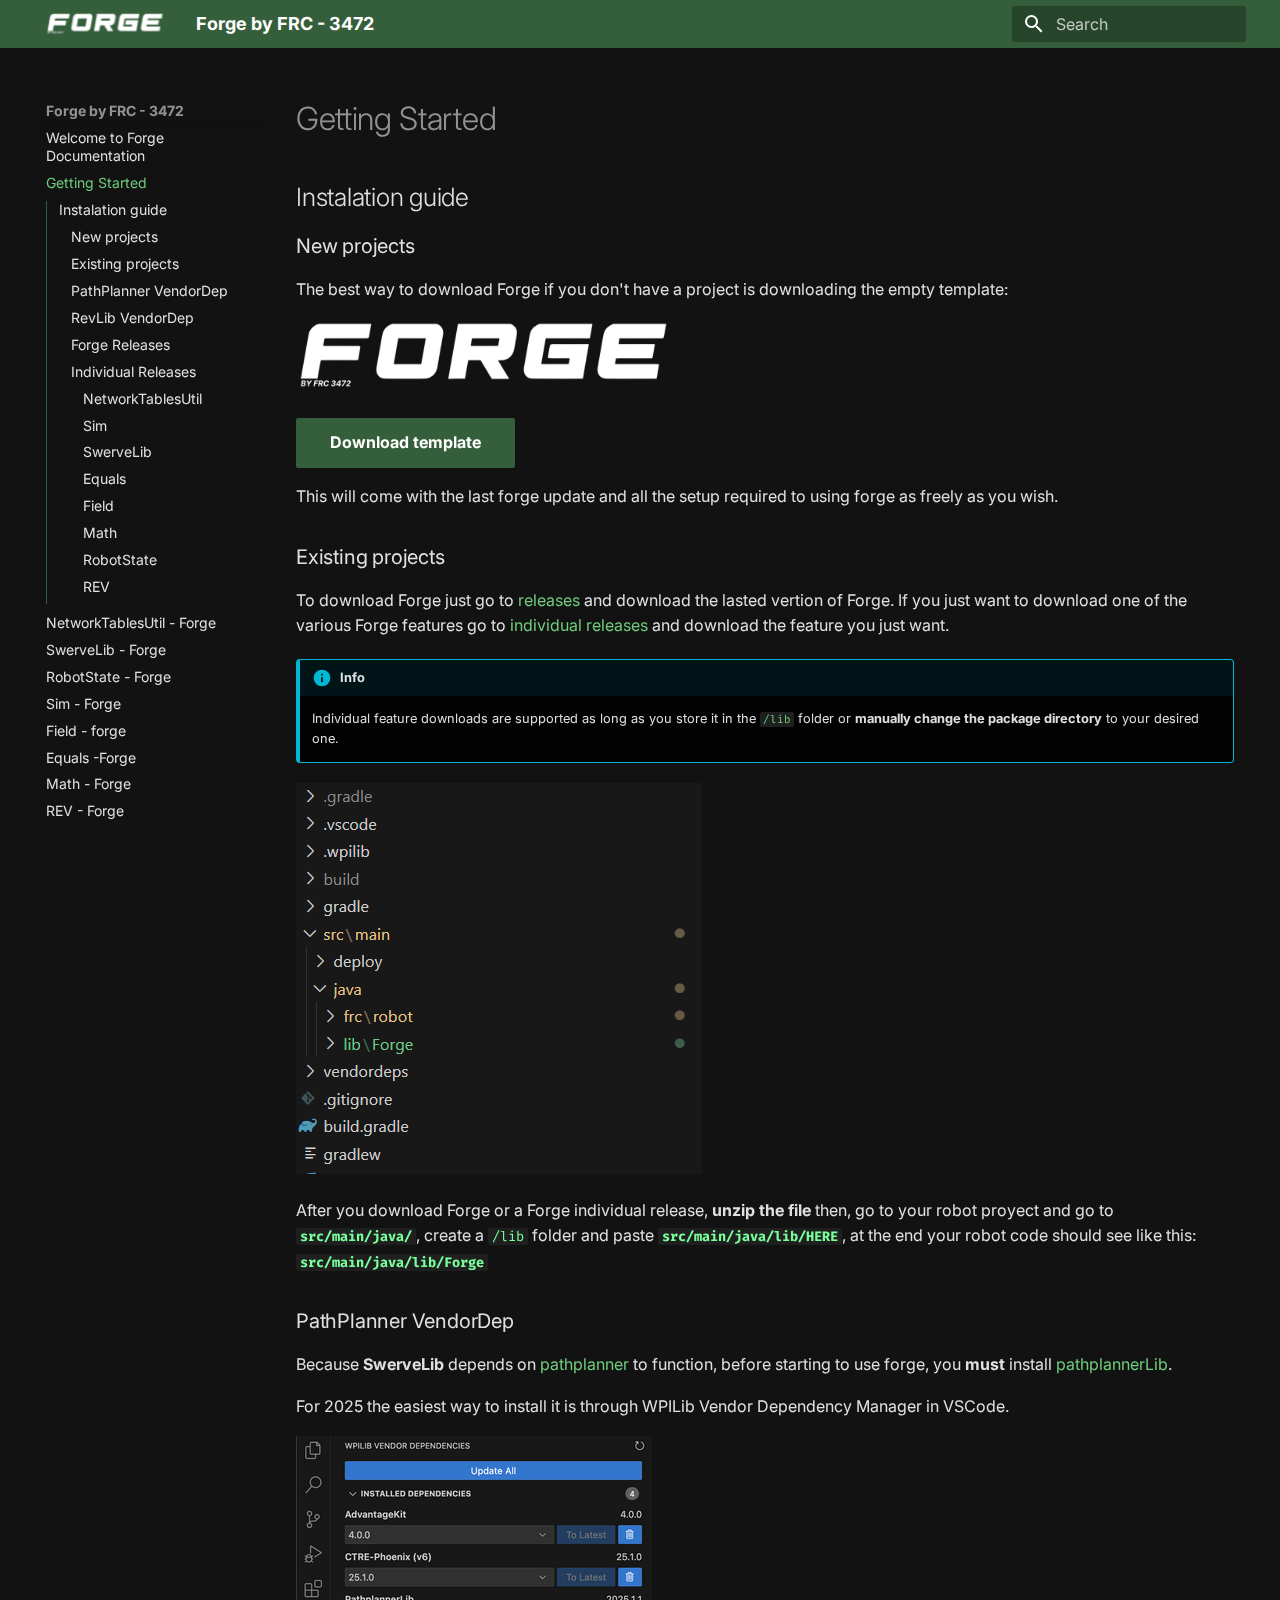
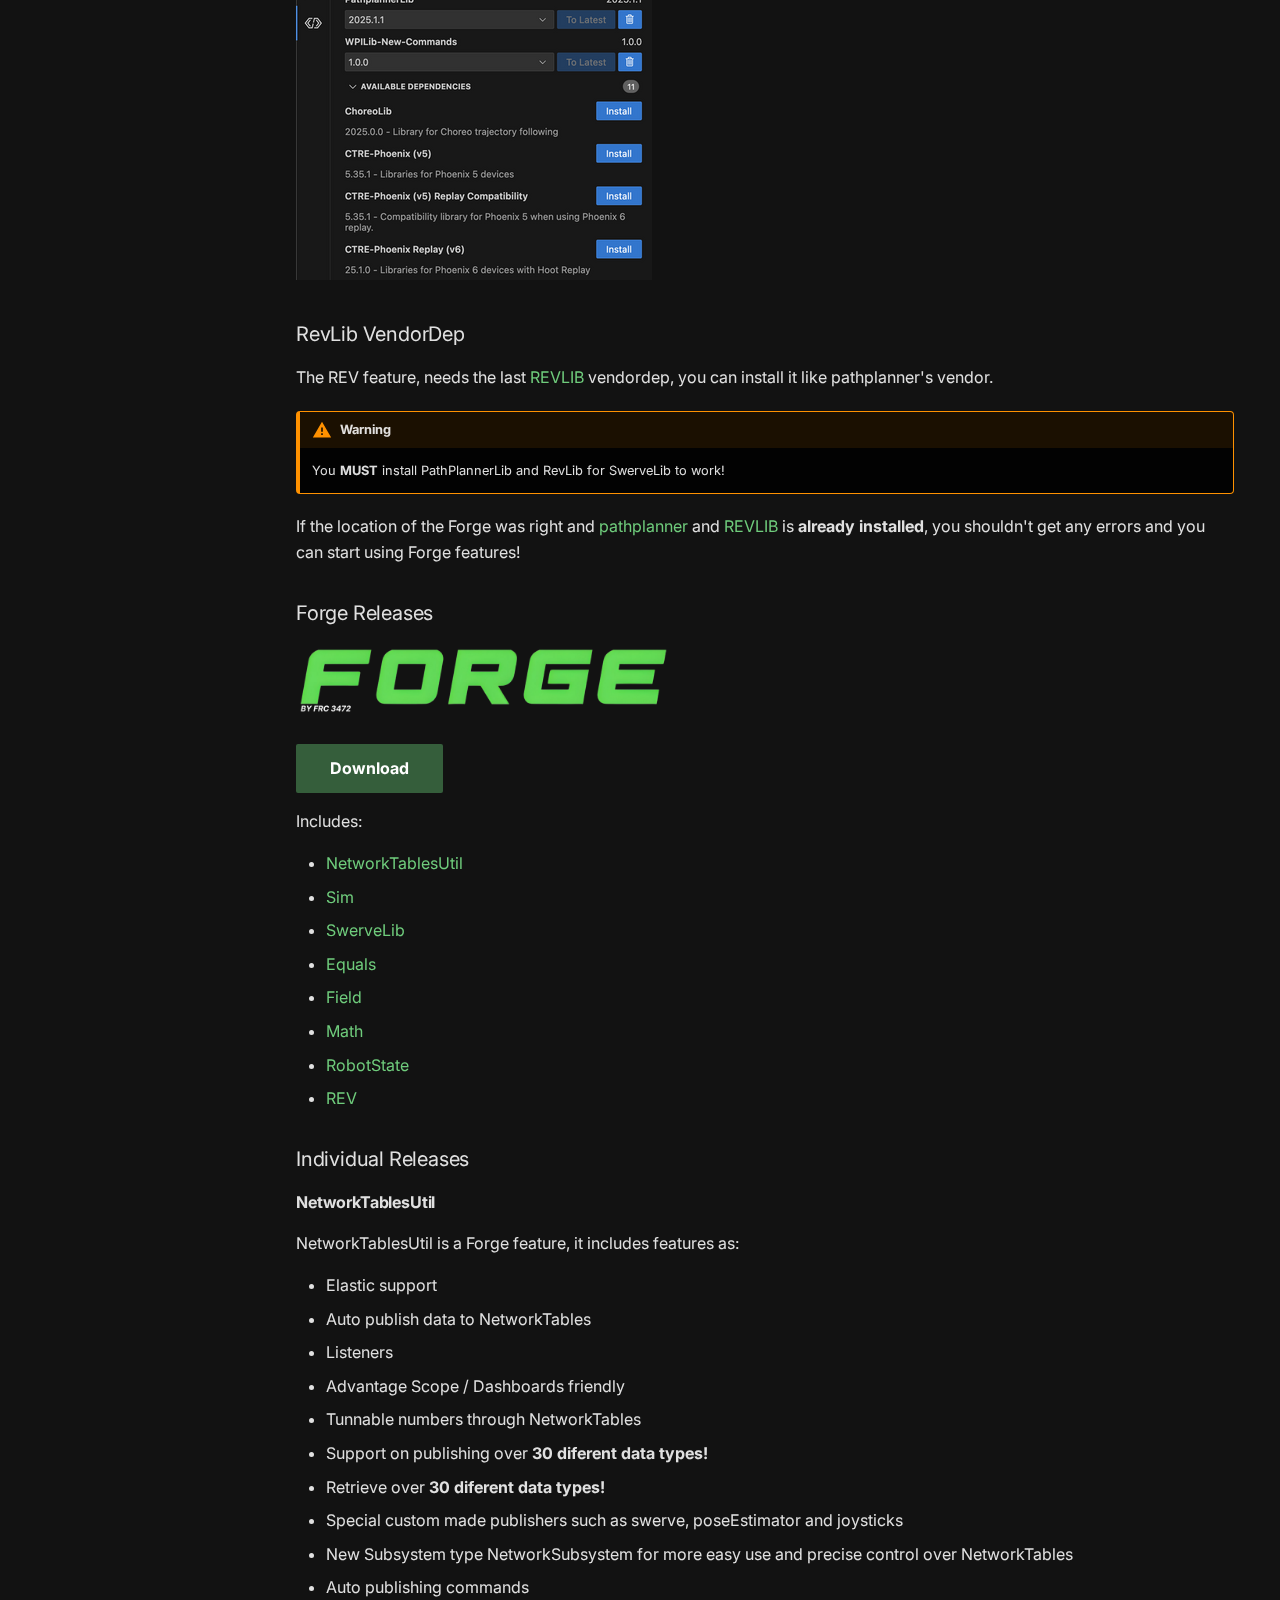
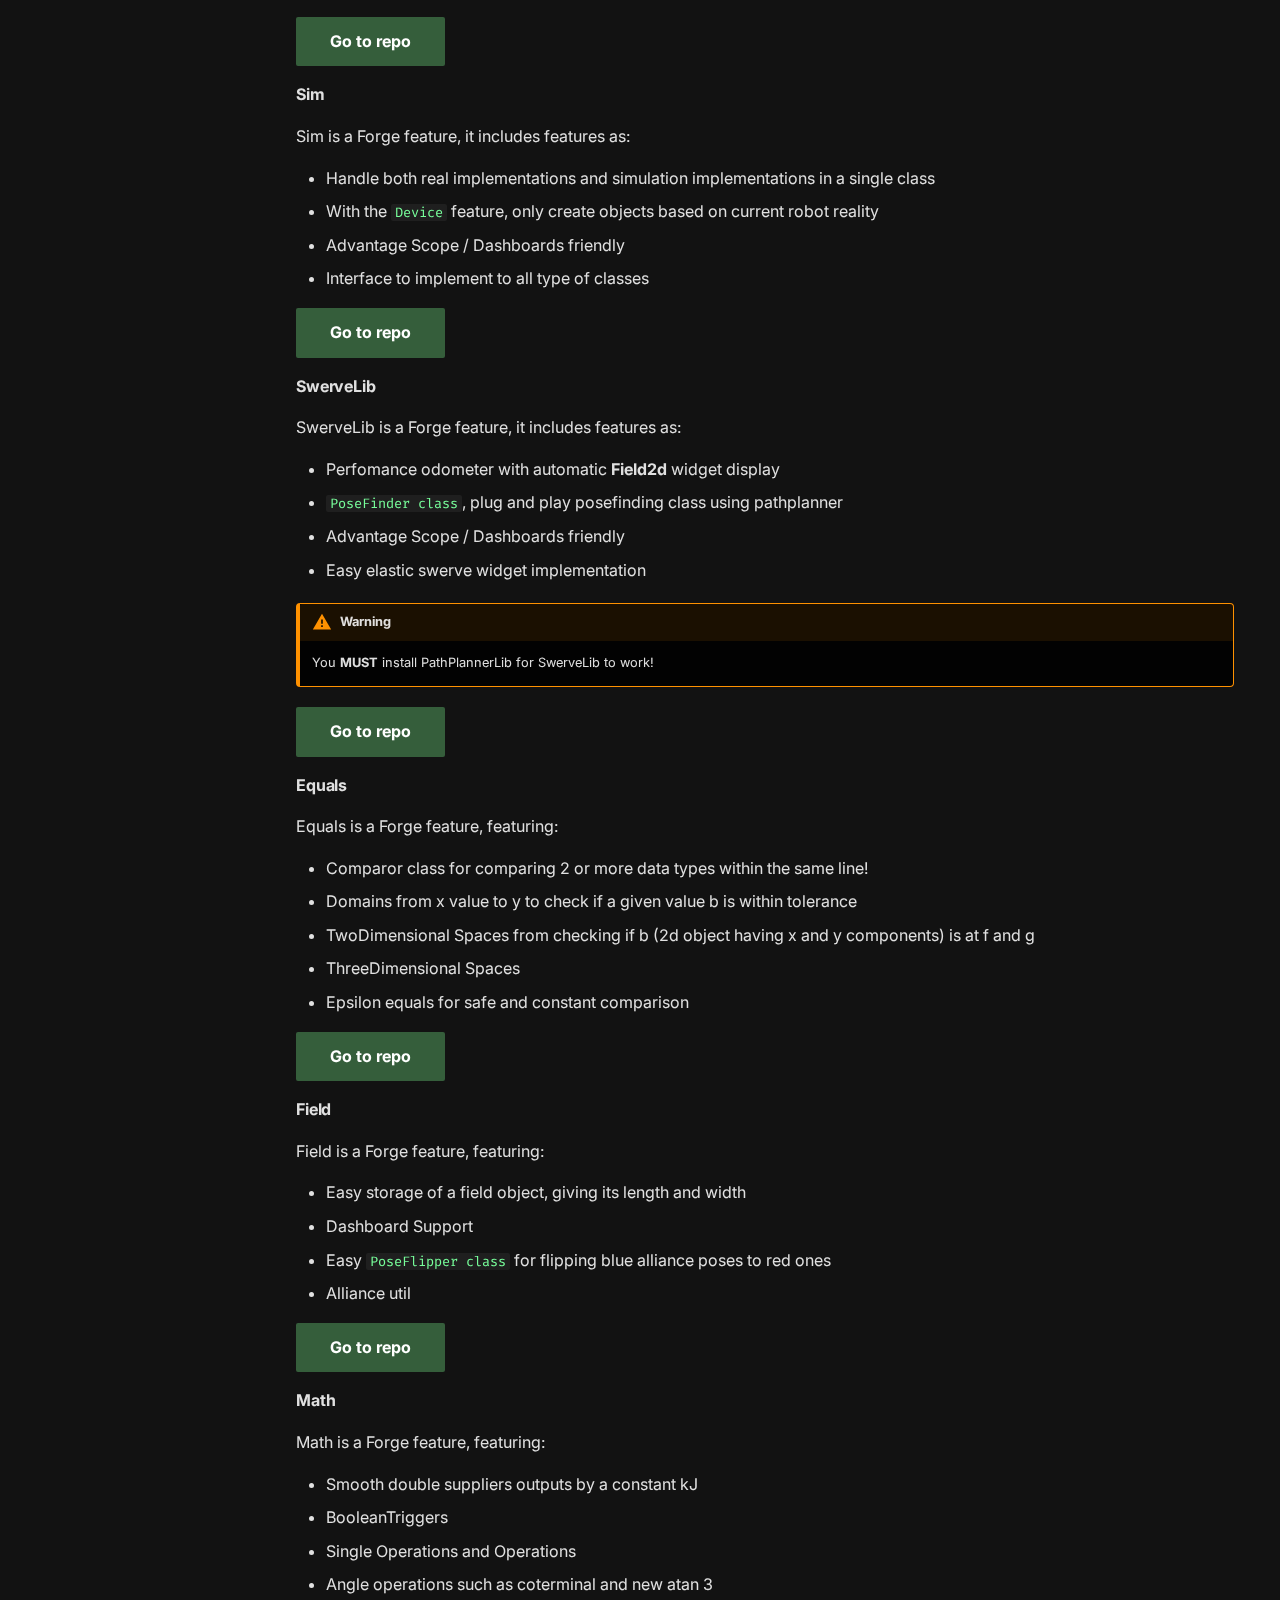
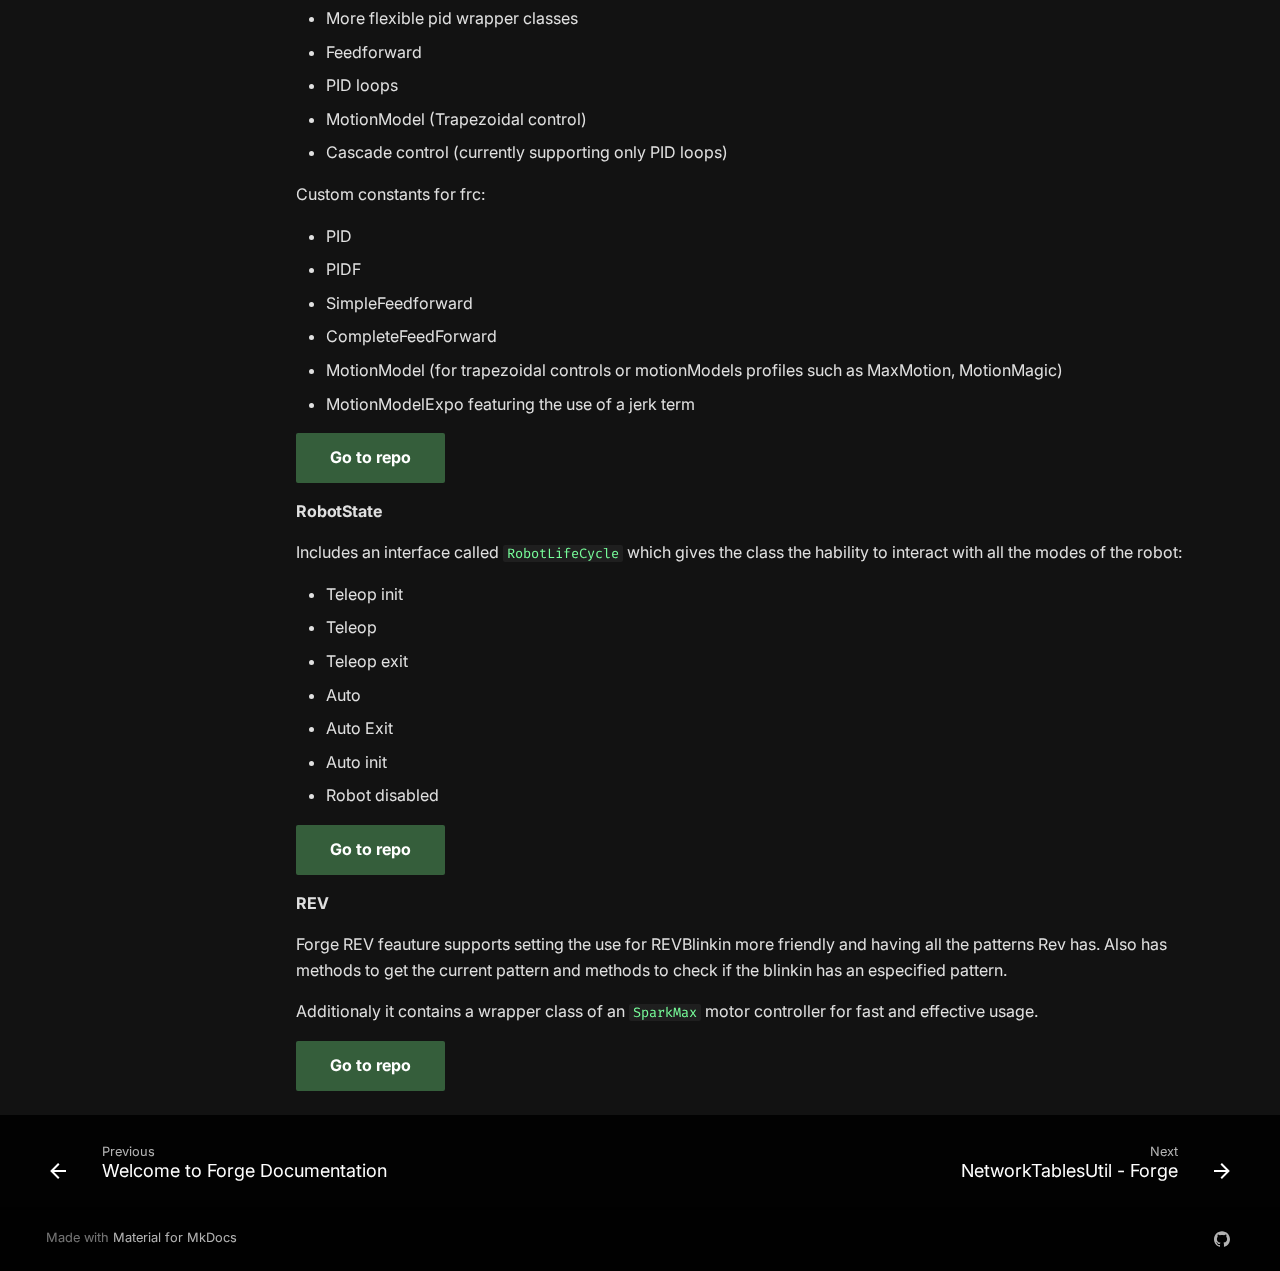
==== page1/index.html @ f0e19af0 "Deployed 44d0b87 with MkDocs version: 1.6.1" ====
<!doctype html>
<html lang="en" class="no-js">
  <head>
    
      <meta charset="utf-8">
      <meta name="viewport" content="width=device-width,initial-scale=1">
      
      
      
      
        <link rel="prev" href="..">
      
      
        <link rel="next" href="../page2/">
      
      
      <link rel="icon" href="../assets/LOGO.png">
      <meta name="generator" content="mkdocs-1.6.1, mkdocs-material-9.6.9">
    
    
      
        <title>Getting Started - Forge by FRC - 3472</title>
      
    
    
      <link rel="stylesheet" href="../assets/stylesheets/main.4af4bdda.min.css">
      
        
        <link rel="stylesheet" href="../assets/stylesheets/palette.06af60db.min.css">
      
      


    
    
      
    
    
      
        
        
        <link rel="preconnect" href="https://fonts.gstatic.com" crossorigin>
        <link rel="stylesheet" href="https://fonts.googleapis.com/css?family=Inter:300,300i,400,400i,700,700i%7CFira+Code:400,400i,700,700i&display=fallback">
        <style>:root{--md-text-font:"Inter";--md-code-font:"Fira Code"}</style>
      
    
    
      <link rel="stylesheet" href="../stylesheets/extra.css">
    
    <script>__md_scope=new URL("..",location),__md_hash=e=>[...e].reduce(((e,_)=>(e<<5)-e+_.charCodeAt(0)),0),__md_get=(e,_=localStorage,t=__md_scope)=>JSON.parse(_.getItem(t.pathname+"."+e)),__md_set=(e,_,t=localStorage,a=__md_scope)=>{try{t.setItem(a.pathname+"."+e,JSON.stringify(_))}catch(e){}}</script>
    
      

    
    
    
  </head>
  
  
    
    
      
    
    
    
    
    <body dir="ltr" data-md-color-scheme="buluk" data-md-color-primary="indigo" data-md-color-accent="indigo">
  
    
    <input class="md-toggle" data-md-toggle="drawer" type="checkbox" id="__drawer" autocomplete="off">
    <input class="md-toggle" data-md-toggle="search" type="checkbox" id="__search" autocomplete="off">
    <label class="md-overlay" for="__drawer"></label>
    <div data-md-component="skip">
      
        
        <a href="#getting-started" class="md-skip">
          Skip to content
        </a>
      
    </div>
    <div data-md-component="announce">
      
    </div>
    
    
      

  

<header class="md-header md-header--shadow" data-md-component="header">
  <nav class="md-header__inner md-grid" aria-label="Header">
    <a href=".." title="Forge by FRC - 3472" class="md-header__button md-logo" aria-label="Forge by FRC - 3472" data-md-component="logo">
      
  <img src="../assets/FORGEWHITE.png" alt="logo">

    </a>
    <label class="md-header__button md-icon" for="__drawer">
      
      <svg xmlns="http://www.w3.org/2000/svg" viewBox="0 0 24 24"><path d="M3 6h18v2H3zm0 5h18v2H3zm0 5h18v2H3z"/></svg>
    </label>
    <div class="md-header__title" data-md-component="header-title">
      <div class="md-header__ellipsis">
        <div class="md-header__topic">
          <span class="md-ellipsis">
            Forge by FRC - 3472
          </span>
        </div>
        <div class="md-header__topic" data-md-component="header-topic">
          <span class="md-ellipsis">
            
              Getting Started
            
          </span>
        </div>
      </div>
    </div>
    
      
        <form class="md-header__option" data-md-component="palette">
  
    
    
    
    <input class="md-option" data-md-color-media="" data-md-color-scheme="buluk" data-md-color-primary="indigo" data-md-color-accent="indigo"  aria-hidden="true"  type="radio" name="__palette" id="__palette_0">
    
  
</form>
      
    
    
      <script>var palette=__md_get("__palette");if(palette&&palette.color){if("(prefers-color-scheme)"===palette.color.media){var media=matchMedia("(prefers-color-scheme: light)"),input=document.querySelector(media.matches?"[data-md-color-media='(prefers-color-scheme: light)']":"[data-md-color-media='(prefers-color-scheme: dark)']");palette.color.media=input.getAttribute("data-md-color-media"),palette.color.scheme=input.getAttribute("data-md-color-scheme"),palette.color.primary=input.getAttribute("data-md-color-primary"),palette.color.accent=input.getAttribute("data-md-color-accent")}for(var[key,value]of Object.entries(palette.color))document.body.setAttribute("data-md-color-"+key,value)}</script>
    
    
    
      <label class="md-header__button md-icon" for="__search">
        
        <svg xmlns="http://www.w3.org/2000/svg" viewBox="0 0 24 24"><path d="M9.5 3A6.5 6.5 0 0 1 16 9.5c0 1.61-.59 3.09-1.56 4.23l.27.27h.79l5 5-1.5 1.5-5-5v-.79l-.27-.27A6.52 6.52 0 0 1 9.5 16 6.5 6.5 0 0 1 3 9.5 6.5 6.5 0 0 1 9.5 3m0 2C7 5 5 7 5 9.5S7 14 9.5 14 14 12 14 9.5 12 5 9.5 5"/></svg>
      </label>
      <div class="md-search" data-md-component="search" role="dialog">
  <label class="md-search__overlay" for="__search"></label>
  <div class="md-search__inner" role="search">
    <form class="md-search__form" name="search">
      <input type="text" class="md-search__input" name="query" aria-label="Search" placeholder="Search" autocapitalize="off" autocorrect="off" autocomplete="off" spellcheck="false" data-md-component="search-query" required>
      <label class="md-search__icon md-icon" for="__search">
        
        <svg xmlns="http://www.w3.org/2000/svg" viewBox="0 0 24 24"><path d="M9.5 3A6.5 6.5 0 0 1 16 9.5c0 1.61-.59 3.09-1.56 4.23l.27.27h.79l5 5-1.5 1.5-5-5v-.79l-.27-.27A6.52 6.52 0 0 1 9.5 16 6.5 6.5 0 0 1 3 9.5 6.5 6.5 0 0 1 9.5 3m0 2C7 5 5 7 5 9.5S7 14 9.5 14 14 12 14 9.5 12 5 9.5 5"/></svg>
        
        <svg xmlns="http://www.w3.org/2000/svg" viewBox="0 0 24 24"><path d="M20 11v2H8l5.5 5.5-1.42 1.42L4.16 12l7.92-7.92L13.5 5.5 8 11z"/></svg>
      </label>
      <nav class="md-search__options" aria-label="Search">
        
        <button type="reset" class="md-search__icon md-icon" title="Clear" aria-label="Clear" tabindex="-1">
          
          <svg xmlns="http://www.w3.org/2000/svg" viewBox="0 0 24 24"><path d="M19 6.41 17.59 5 12 10.59 6.41 5 5 6.41 10.59 12 5 17.59 6.41 19 12 13.41 17.59 19 19 17.59 13.41 12z"/></svg>
        </button>
      </nav>
      
        <div class="md-search__suggest" data-md-component="search-suggest"></div>
      
    </form>
    <div class="md-search__output">
      <div class="md-search__scrollwrap" tabindex="0" data-md-scrollfix>
        <div class="md-search-result" data-md-component="search-result">
          <div class="md-search-result__meta">
            Initializing search
          </div>
          <ol class="md-search-result__list" role="presentation"></ol>
        </div>
      </div>
    </div>
  </div>
</div>
    
    
  </nav>
  
</header>
    
    <div class="md-container" data-md-component="container">
      
      
        
          
        
      
      <main class="md-main" data-md-component="main">
        <div class="md-main__inner md-grid">
          
            
              
              <div class="md-sidebar md-sidebar--primary" data-md-component="sidebar" data-md-type="navigation" >
                <div class="md-sidebar__scrollwrap">
                  <div class="md-sidebar__inner">
                    



  

<nav class="md-nav md-nav--primary md-nav--integrated" aria-label="Navigation" data-md-level="0">
  <label class="md-nav__title" for="__drawer">
    <a href=".." title="Forge by FRC - 3472" class="md-nav__button md-logo" aria-label="Forge by FRC - 3472" data-md-component="logo">
      
  <img src="../assets/FORGEWHITE.png" alt="logo">

    </a>
    Forge by FRC - 3472
  </label>
  
  <ul class="md-nav__list" data-md-scrollfix>
    
      
      
  
  
  
  
    <li class="md-nav__item">
      <a href=".." class="md-nav__link">
        
  
  <span class="md-ellipsis">
    Welcome to Forge Documentation
    
  </span>
  

      </a>
    </li>
  

    
      
      
  
  
    
  
  
  
    <li class="md-nav__item md-nav__item--active">
      
      <input class="md-nav__toggle md-toggle" type="checkbox" id="__toc">
      
      
        
      
      
        <label class="md-nav__link md-nav__link--active" for="__toc">
          
  
  <span class="md-ellipsis">
    Getting Started
    
  </span>
  

          <span class="md-nav__icon md-icon"></span>
        </label>
      
      <a href="./" class="md-nav__link md-nav__link--active">
        
  
  <span class="md-ellipsis">
    Getting Started
    
  </span>
  

      </a>
      
        

<nav class="md-nav md-nav--secondary" aria-label="Table of contents">
  
  
  
    
  
  
    <label class="md-nav__title" for="__toc">
      <span class="md-nav__icon md-icon"></span>
      Table of contents
    </label>
    <ul class="md-nav__list" data-md-component="toc" data-md-scrollfix>
      
        <li class="md-nav__item">
  <a href="#instalation-guide" class="md-nav__link">
    <span class="md-ellipsis">
      Instalation guide
    </span>
  </a>
  
    <nav class="md-nav" aria-label="Instalation guide">
      <ul class="md-nav__list">
        
          <li class="md-nav__item">
  <a href="#new-projects" class="md-nav__link">
    <span class="md-ellipsis">
      New projects
    </span>
  </a>
  
</li>
        
          <li class="md-nav__item">
  <a href="#existing-projects" class="md-nav__link">
    <span class="md-ellipsis">
      Existing projects
    </span>
  </a>
  
</li>
        
          <li class="md-nav__item">
  <a href="#pathplanner-vendordep" class="md-nav__link">
    <span class="md-ellipsis">
      PathPlanner VendorDep
    </span>
  </a>
  
</li>
        
          <li class="md-nav__item">
  <a href="#revlib-vendordep" class="md-nav__link">
    <span class="md-ellipsis">
      RevLib VendorDep
    </span>
  </a>
  
</li>
        
          <li class="md-nav__item">
  <a href="#forge-releases" class="md-nav__link">
    <span class="md-ellipsis">
      Forge Releases
    </span>
  </a>
  
</li>
        
          <li class="md-nav__item">
  <a href="#individual-releases" class="md-nav__link">
    <span class="md-ellipsis">
      Individual Releases
    </span>
  </a>
  
    <nav class="md-nav" aria-label="Individual Releases">
      <ul class="md-nav__list">
        
          <li class="md-nav__item">
  <a href="#networktablesutil" class="md-nav__link">
    <span class="md-ellipsis">
      NetworkTablesUtil
    </span>
  </a>
  
</li>
        
          <li class="md-nav__item">
  <a href="#sim" class="md-nav__link">
    <span class="md-ellipsis">
      Sim
    </span>
  </a>
  
</li>
        
          <li class="md-nav__item">
  <a href="#swervelib" class="md-nav__link">
    <span class="md-ellipsis">
      SwerveLib
    </span>
  </a>
  
</li>
        
          <li class="md-nav__item">
  <a href="#equals" class="md-nav__link">
    <span class="md-ellipsis">
      Equals
    </span>
  </a>
  
</li>
        
          <li class="md-nav__item">
  <a href="#field" class="md-nav__link">
    <span class="md-ellipsis">
      Field
    </span>
  </a>
  
</li>
        
          <li class="md-nav__item">
  <a href="#math" class="md-nav__link">
    <span class="md-ellipsis">
      Math
    </span>
  </a>
  
</li>
        
          <li class="md-nav__item">
  <a href="#robotstate" class="md-nav__link">
    <span class="md-ellipsis">
      RobotState
    </span>
  </a>
  
</li>
        
          <li class="md-nav__item">
  <a href="#rev" class="md-nav__link">
    <span class="md-ellipsis">
      REV
    </span>
  </a>
  
</li>
        
      </ul>
    </nav>
  
</li>
        
      </ul>
    </nav>
  
</li>
      
    </ul>
  
</nav>
      
    </li>
  

    
      
      
  
  
  
  
    <li class="md-nav__item">
      <a href="../page2/" class="md-nav__link">
        
  
  <span class="md-ellipsis">
    NetworkTablesUtil - Forge
    
  </span>
  

      </a>
    </li>
  

    
      
      
  
  
  
  
    <li class="md-nav__item">
      <a href="../page3/" class="md-nav__link">
        
  
  <span class="md-ellipsis">
    SwerveLib - Forge
    
  </span>
  

      </a>
    </li>
  

    
      
      
  
  
  
  
    <li class="md-nav__item">
      <a href="../page4/" class="md-nav__link">
        
  
  <span class="md-ellipsis">
    RobotState - Forge
    
  </span>
  

      </a>
    </li>
  

    
      
      
  
  
  
  
    <li class="md-nav__item">
      <a href="../page5/" class="md-nav__link">
        
  
  <span class="md-ellipsis">
    Sim - Forge
    
  </span>
  

      </a>
    </li>
  

    
      
      
  
  
  
  
    <li class="md-nav__item">
      <a href="../page6/" class="md-nav__link">
        
  
  <span class="md-ellipsis">
    Field - forge
    
  </span>
  

      </a>
    </li>
  

    
      
      
  
  
  
  
    <li class="md-nav__item">
      <a href="../page7/" class="md-nav__link">
        
  
  <span class="md-ellipsis">
    Equals -Forge
    
  </span>
  

      </a>
    </li>
  

    
      
      
  
  
  
  
    <li class="md-nav__item">
      <a href="../page9/" class="md-nav__link">
        
  
  <span class="md-ellipsis">
    Math - Forge
    
  </span>
  

      </a>
    </li>
  

    
      
      
  
  
  
  
    <li class="md-nav__item">
      <a href="../page91/" class="md-nav__link">
        
  
  <span class="md-ellipsis">
    REV - Forge
    
  </span>
  

      </a>
    </li>
  

    
  </ul>
</nav>
                  </div>
                </div>
              </div>
            
            
          
          
            <div class="md-content" data-md-component="content">
              <article class="md-content__inner md-typeset">
                
                  



<h1 id="getting-started">Getting Started</h1>
<h2 id="instalation-guide">Instalation guide</h2>
<h3 id="new-projects">New projects</h3>
<p>The best way to download Forge if you don't have a project is downloading the empty template:</p>
<p><img src="/assets/FORGEWHITE.png" alt="Logo" style="width:40%;"></p>
<p><a class="md-button md-button--primary" href="https://github.com/Imcab/ForgeLibTemplate">Download template</a></p>
<p>This will come with the last forge update and all the setup required to using forge as freely as you wish.</p>
<h3 id="existing-projects">Existing projects</h3>
<p>To download Forge just go to <a href="#forge-releases">releases</a> and download the lasted vertion of Forge. If you just want to download one
of the various Forge features go to <a href="#individual-releases">individual releases</a> and download the feature you just want.</p>
<div class="admonition info">
<p class="admonition-title">Info</p>
<p>Individual feature downloads are supported as long as you store it in the <a href="#"><code>/lib</code></a> folder or <strong>manually change the package directory</strong> to your desired one.</p>
</div>
<p><img alt="Directory" src="../assets/SRC.png" /></p>
<p>After you download Forge or a Forge individual release, <strong>unzip the file</strong> then, go to your robot proyect and go to <strong><code>src/main/java/</code></strong>, create a <code>/lib</code> folder and paste <strong><code>src/main/java/lib/HERE</code></strong>, at the end your robot code should see like this: <strong><code>src/main/java/lib/Forge</code></strong></p>
<h3 id="pathplanner-vendordep">PathPlanner VendorDep</h3>
<p>Because <strong>SwerveLib</strong> depends on <a href="https://pathplanner.dev/home.html">pathplanner</a> to function, before starting to use forge, you <strong>must</strong> install <a href="https://pathplanner.dev/pplib-getting-started.html#install-pathplannerlib">pathplannerLib</a>.</p>
<p>For 2025 the easiest way to install it is through WPILib Vendor Dependency Manager in VSCode.</p>
<p><img alt="Vendor" src="../assets/VENDOR.png" /></p>
<h3 id="revlib-vendordep">RevLib VendorDep</h3>
<p>The REV feature, needs the last <a href="https://docs.revrobotics.com/revlib">REVLIB</a> vendordep, you can install it like pathplanner's vendor.</p>
<div class="admonition warning">
<p class="admonition-title">Warning</p>
<p>You <strong>MUST</strong> install PathPlannerLib and RevLib for SwerveLib to work!</p>
</div>
<p>If the location of the Forge was right and <a href="https://pathplanner.dev/home.html">pathplanner</a> and 
<a href="https://docs.revrobotics.com/revlib">REVLIB</a>
is <strong>already installed</strong>, you shouldn't get any errors and you can start using Forge features!</p>
<h3 id="forge-releases">Forge Releases</h3>
<p><img src="/assets/FORGE.png" alt="Logo" style="width:40%;"></p>
<p><a class="md-button md-button--primary" href="https://github.com/Imcab/ForgeLib/tree/main/lib/Forge">Download</a></p>
<p>Includes:</p>
<ul>
<li><a href="#networktablesutil">NetworkTablesUtil</a></li>
<li><a href="#sim">Sim</a></li>
<li><a href="#swervelib">SwerveLib</a></li>
<li><a href="#equals">Equals</a></li>
<li><a href="#field">Field</a></li>
<li><a href="#math">Math</a></li>
<li><a href="#robotstate">RobotState</a></li>
<li><a href="#rev">REV</a></li>
</ul>
<h3 id="individual-releases">Individual Releases</h3>
<h4 id="networktablesutil">NetworkTablesUtil</h4>
<p>NetworkTablesUtil is a Forge feature, it includes features as:</p>
<ul>
<li>Elastic support</li>
<li>Auto publish data to NetworkTables</li>
<li>Listeners</li>
<li>Advantage Scope / Dashboards friendly</li>
<li>Tunnable numbers through NetworkTables</li>
<li>Support on publishing over <strong>30 diferent data types!</strong></li>
<li>Retrieve over <strong>30 diferent data types!</strong></li>
<li>Special custom made publishers such as swerve, poseEstimator and joysticks</li>
<li>New Subsystem type NetworkSubsystem for more easy use and precise control over NetworkTables</li>
<li>Auto publishing commands</li>
</ul>
<p><a class="md-button md-button--primary" href="./">Go to repo</a></p>
<h4 id="sim">Sim</h4>
<p>Sim is a Forge feature, it includes features as:</p>
<ul>
<li>Handle both real implementations and simulation implementations in a single class</li>
<li>With the <code>Device</code> feature, only create objects based on current robot reality</li>
<li>Advantage Scope / Dashboards friendly</li>
<li>Interface to implement to all type of classes</li>
</ul>
<p><a class="md-button md-button--primary" href="./">Go to repo</a></p>
<h4 id="swervelib">SwerveLib</h4>
<p>SwerveLib is a Forge feature, it includes features as:</p>
<ul>
<li>Perfomance odometer with automatic <strong>Field2d</strong> widget display</li>
<li><code>PoseFinder class</code>, plug and play posefinding class using pathplanner</li>
<li>Advantage Scope / Dashboards friendly</li>
<li>Easy elastic swerve widget implementation</li>
</ul>
<div class="admonition warning">
<p class="admonition-title">Warning</p>
<p>You <strong>MUST</strong> install PathPlannerLib for SwerveLib to work!</p>
</div>
<p><a class="md-button md-button--primary" href="./">Go to repo</a></p>
<h4 id="equals">Equals</h4>
<p>Equals is a Forge feature, featuring:</p>
<ul>
<li>Comparor class for comparing 2 or more data types within the same line!</li>
<li>Domains from x value to y to check if a given value b is within tolerance</li>
<li>TwoDimensional Spaces from checking if b (2d object having x and y components) is at f and g</li>
<li>ThreeDimensional Spaces</li>
<li>Epsilon equals for safe and constant comparison</li>
</ul>
<p><a class="md-button md-button--primary" href="./">Go to repo</a></p>
<h4 id="field">Field</h4>
<p>Field is a Forge feature, featuring:</p>
<ul>
<li>Easy storage of a field object, giving its length and width</li>
<li>Dashboard Support</li>
<li>Easy <code>PoseFlipper class</code> for flipping blue alliance poses to red ones</li>
<li>Alliance util</li>
</ul>
<p><a class="md-button md-button--primary" href="./">Go to repo</a></p>
<h4 id="math">Math</h4>
<p>Math is a Forge feature, featuring:</p>
<ul>
<li>Smooth double suppliers outputs by a constant kJ</li>
<li>BooleanTriggers</li>
<li>Single Operations and Operations</li>
<li>Angle operations such as coterminal and new atan 3</li>
<li>More flexible pid wrapper classes</li>
<li>Feedforward</li>
<li>PID loops</li>
<li>MotionModel (Trapezoidal control)</li>
<li>Cascade control (currently supporting only PID loops)</li>
</ul>
<p>Custom constants for frc:</p>
<ul>
<li>PID</li>
<li>PIDF</li>
<li>SimpleFeedforward</li>
<li>CompleteFeedForward</li>
<li>MotionModel (for trapezoidal controls or motionModels profiles such as MaxMotion, MotionMagic)</li>
<li>MotionModelExpo featuring the use of a jerk term</li>
</ul>
<p><a class="md-button md-button--primary" href="./">Go to repo</a></p>
<h4 id="robotstate">RobotState</h4>
<p>Includes an interface called <code>RobotLifeCycle</code> which gives the class the hability to interact with all the modes of the robot:</p>
<ul>
<li>Teleop init</li>
<li>Teleop</li>
<li>Teleop exit</li>
<li>Auto</li>
<li>Auto Exit</li>
<li>Auto init</li>
<li>Robot disabled</li>
</ul>
<p><a class="md-button md-button--primary" href="./">Go to repo</a></p>
<h4 id="rev">REV</h4>
<p>Forge REV feauture supports setting the use for REVBlinkin more friendly and having all the patterns Rev has.
Also has methods to get the current pattern and methods to check if the blinkin has an especified pattern.</p>
<p>Additionaly it contains a wrapper class of an <code>SparkMax</code> motor controller for fast and effective usage.</p>
<p><a class="md-button md-button--primary" href="./">Go to repo</a></p>












                
              </article>
            </div>
          
          
  <script>var tabs=__md_get("__tabs");if(Array.isArray(tabs))e:for(var set of document.querySelectorAll(".tabbed-set")){var labels=set.querySelector(".tabbed-labels");for(var tab of tabs)for(var label of labels.getElementsByTagName("label"))if(label.innerText.trim()===tab){var input=document.getElementById(label.htmlFor);input.checked=!0;continue e}}</script>

<script>var target=document.getElementById(location.hash.slice(1));target&&target.name&&(target.checked=target.name.startsWith("__tabbed_"))</script>
        </div>
        
      </main>
      
        <footer class="md-footer">
  
    
      
      <nav class="md-footer__inner md-grid" aria-label="Footer" >
        
          
          <a href=".." class="md-footer__link md-footer__link--prev" aria-label="Previous: Welcome to Forge Documentation">
            <div class="md-footer__button md-icon">
              
              <svg xmlns="http://www.w3.org/2000/svg" viewBox="0 0 24 24"><path d="M20 11v2H8l5.5 5.5-1.42 1.42L4.16 12l7.92-7.92L13.5 5.5 8 11z"/></svg>
            </div>
            <div class="md-footer__title">
              <span class="md-footer__direction">
                Previous
              </span>
              <div class="md-ellipsis">
                Welcome to Forge Documentation
              </div>
            </div>
          </a>
        
        
          
          <a href="../page2/" class="md-footer__link md-footer__link--next" aria-label="Next: NetworkTablesUtil - Forge">
            <div class="md-footer__title">
              <span class="md-footer__direction">
                Next
              </span>
              <div class="md-ellipsis">
                NetworkTablesUtil - Forge
              </div>
            </div>
            <div class="md-footer__button md-icon">
              
              <svg xmlns="http://www.w3.org/2000/svg" viewBox="0 0 24 24"><path d="M4 11v2h12l-5.5 5.5 1.42 1.42L19.84 12l-7.92-7.92L10.5 5.5 16 11z"/></svg>
            </div>
          </a>
        
      </nav>
    
  
  <div class="md-footer-meta md-typeset">
    <div class="md-footer-meta__inner md-grid">
      <div class="md-copyright">
  
  
    Made with
    <a href="https://squidfunk.github.io/mkdocs-material/" target="_blank" rel="noopener">
      Material for MkDocs
    </a>
  
</div>
      
        <div class="md-social">
  
    
    
    
    
      
      
    
    <a href="https://github.com/Imcab" target="_blank" rel="noopener" title="github.com" class="md-social__link">
      <svg xmlns="http://www.w3.org/2000/svg" viewBox="0 0 24 24"><path d="M12 .297c-6.63 0-12 5.373-12 12 0 5.303 3.438 9.8 8.205 11.385.6.113.82-.258.82-.577 0-.285-.01-1.04-.015-2.04-3.338.724-4.042-1.61-4.042-1.61C4.422 18.07 3.633 17.7 3.633 17.7c-1.087-.744.084-.729.084-.729 1.205.084 1.838 1.236 1.838 1.236 1.07 1.835 2.809 1.305 3.495.998.108-.776.417-1.305.76-1.605-2.665-.3-5.466-1.332-5.466-5.93 0-1.31.465-2.38 1.235-3.22-.135-.303-.54-1.523.105-3.176 0 0 1.005-.322 3.3 1.23.96-.267 1.98-.399 3-.405 1.02.006 2.04.138 3 .405 2.28-1.552 3.285-1.23 3.285-1.23.645 1.653.24 2.873.12 3.176.765.84 1.23 1.91 1.23 3.22 0 4.61-2.805 5.625-5.475 5.92.42.36.81 1.096.81 2.22 0 1.606-.015 2.896-.015 3.286 0 .315.21.69.825.57C20.565 22.092 24 17.592 24 12.297c0-6.627-5.373-12-12-12"/></svg>
    </a>
  
</div>
      
    </div>
  </div>
</footer>
      
    </div>
    <div class="md-dialog" data-md-component="dialog">
      <div class="md-dialog__inner md-typeset"></div>
    </div>
    
    
    <script id="__config" type="application/json">{"base": "..", "features": ["navigation.instant", "navigation.instant.prefetch", "navigation.footer", "search.suggest", "search.highlight", "toc.integrate", "content.tabs.link", "content.code.annotation", "content.code.copy", "content.code.select"], "search": "../assets/javascripts/workers/search.f8cc74c7.min.js", "translations": {"clipboard.copied": "Copied to clipboard", "clipboard.copy": "Copy to clipboard", "search.result.more.one": "1 more on this page", "search.result.more.other": "# more on this page", "search.result.none": "No matching documents", "search.result.one": "1 matching document", "search.result.other": "# matching documents", "search.result.placeholder": "Type to start searching", "search.result.term.missing": "Missing", "select.version": "Select version"}}</script>
    
    
      <script src="../assets/javascripts/bundle.c8b220af.min.js"></script>
      
    
  </body>
</html>
---- assets/stylesheets/main.4af4bdda.min.css ----
@charset "UTF-8";html{-webkit-text-size-adjust:none;-moz-text-size-adjust:none;text-size-adjust:none;box-sizing:border-box}*,:after,:before{box-sizing:inherit}@media (prefers-reduced-motion){*,:after,:before{transition:none!important}}body{margin:0}a,button,input,label{-webkit-tap-highlight-color:transparent}a{color:inherit;text-decoration:none}hr{border:0;box-sizing:initial;display:block;height:.05rem;overflow:visible;padding:0}small{font-size:80%}sub,sup{line-height:1em}img{border-style:none}table{border-collapse:initial;border-spacing:0}td,th{font-weight:400;vertical-align:top}button{background:#0000;border:0;font-family:inherit;font-size:inherit;margin:0;padding:0}input{border:0;outline:none}:root{--md-primary-fg-color:#4051b5;--md-primary-fg-color--light:#5d6cc0;--md-primary-fg-color--dark:#303fa1;--md-primary-bg-color:#fff;--md-primary-bg-color--light:#ffffffb3;--md-accent-fg-color:#526cfe;--md-accent-fg-color--transparent:#526cfe1a;--md-accent-bg-color:#fff;--md-accent-bg-color--light:#ffffffb3}[data-md-color-scheme=default]{color-scheme:light}[data-md-color-scheme=default] img[src$="#gh-dark-mode-only"],[data-md-color-scheme=default] img[src$="#only-dark"]{display:none}:root,[data-md-color-scheme=default]{--md-hue:225deg;--md-default-fg-color:#000000de;--md-default-fg-color--light:#0000008a;--md-default-fg-color--lighter:#00000052;--md-default-fg-color--lightest:#00000012;--md-default-bg-color:#fff;--md-default-bg-color--light:#ffffffb3;--md-default-bg-color--lighter:#ffffff4d;--md-default-bg-color--lightest:#ffffff1f;--md-code-fg-color:#36464e;--md-code-bg-color:#f5f5f5;--md-code-hl-color:#4287ff;--md-code-hl-color--light:#4287ff1a;--md-code-hl-number-color:#d52a2a;--md-code-hl-special-color:#db1457;--md-code-hl-function-color:#a846b9;--md-code-hl-constant-color:#6e59d9;--md-code-hl-keyword-color:#3f6ec6;--md-code-hl-string-color:#1c7d4d;--md-code-hl-name-color:var(--md-code-fg-color);--md-code-hl-operator-color:var(--md-default-fg-color--light);--md-code-hl-punctuation-color:var(--md-default-fg-color--light);--md-code-hl-comment-color:var(--md-default-fg-color--light);--md-code-hl-generic-color:var(--md-default-fg-color--light);--md-code-hl-variable-color:var(--md-default-fg-color--light);--md-typeset-color:var(--md-default-fg-color);--md-typeset-a-color:var(--md-primary-fg-color);--md-typeset-del-color:#f5503d26;--md-typeset-ins-color:#0bd57026;--md-typeset-kbd-color:#fafafa;--md-typeset-kbd-accent-color:#fff;--md-typeset-kbd-border-color:#b8b8b8;--md-typeset-mark-color:#ffff0080;--md-typeset-table-color:#0000001f;--md-typeset-table-color--light:rgba(0,0,0,.035);--md-admonition-fg-color:var(--md-default-fg-color);--md-admonition-bg-color:var(--md-default-bg-color);--md-warning-fg-color:#000000de;--md-warning-bg-color:#ff9;--md-footer-fg-color:#fff;--md-footer-fg-color--light:#ffffffb3;--md-footer-fg-color--lighter:#ffffff73;--md-footer-bg-color:#000000de;--md-footer-bg-color--dark:#00000052;--md-shadow-z1:0 0.2rem 0.5rem #0000000d,0 0 0.05rem #0000001a;--md-shadow-z2:0 0.2rem 0.5rem #0000001a,0 0 0.05rem #00000040;--md-shadow-z3:0 0.2rem 0.5rem #0003,0 0 0.05rem #00000059}.md-icon svg{fill:currentcolor;display:block;height:1.2rem;width:1.2rem}body{-webkit-font-smoothing:antialiased;-moz-osx-font-smoothing:grayscale;--md-text-font-family:var(--md-text-font,_),-apple-system,BlinkMacSystemFont,Helvetica,Arial,sans-serif;--md-code-font-family:var(--md-code-font,_),SFMono-Regular,Consolas,Menlo,monospace}aside,body,input{font-feature-settings:"kern","liga";color:var(--md-typeset-color);font-family:var(--md-text-font-family)}code,kbd,pre{font-feature-settings:"kern";font-family:var(--md-code-font-family)}:root{--md-typeset-table-sort-icon:url('data:image/svg+xml;charset=utf-8,<svg xmlns="http://www.w3.org/2000/svg" viewBox="0 0 24 24"><path d="m18 21-4-4h3V7h-3l4-4 4 4h-3v10h3M2 19v-2h10v2M2 13v-2h7v2M2 7V5h4v2z"/></svg>');--md-typeset-table-sort-icon--asc:url('data:image/svg+xml;charset=utf-8,<svg xmlns="http://www.w3.org/2000/svg" viewBox="0 0 24 24"><path d="M19 17h3l-4 4-4-4h3V3h2M2 17h10v2H2M6 5v2H2V5m0 6h7v2H2z"/></svg>');--md-typeset-table-sort-icon--desc:url('data:image/svg+xml;charset=utf-8,<svg xmlns="http://www.w3.org/2000/svg" viewBox="0 0 24 24"><path d="M19 7h3l-4-4-4 4h3v14h2M2 17h10v2H2M6 5v2H2V5m0 6h7v2H2z"/></svg>')}.md-typeset{-webkit-print-color-adjust:exact;color-adjust:exact;font-size:.8rem;line-height:1.6;overflow-wrap:break-word}@media print{.md-typeset{font-size:.68rem}}.md-typeset blockquote,.md-typeset dl,.md-typeset figure,.md-typeset ol,.md-typeset pre,.md-typeset ul{margin-bottom:1em;margin-top:1em}.md-typeset h1{color:var(--md-default-fg-color--light);font-size:2em;line-height:1.3;margin:0 0 1.25em}.md-typeset h1,.md-typeset h2{font-weight:300;letter-spacing:-.01em}.md-typeset h2{font-size:1.5625em;line-height:1.4;margin:1.6em 0 .64em}.md-typeset h3{font-size:1.25em;font-weight:400;letter-spacing:-.01em;line-height:1.5;margin:1.6em 0 .8em}.md-typeset h2+h3{margin-top:.8em}.md-typeset h4{font-weight:700;letter-spacing:-.01em;margin:1em 0}.md-typeset h5,.md-typeset h6{color:var(--md-default-fg-color--light);font-size:.8em;font-weight:700;letter-spacing:-.01em;margin:1.25em 0}.md-typeset h5{text-transform:uppercase}.md-typeset h5 code{text-transform:none}.md-typeset hr{border-bottom:.05rem solid var(--md-default-fg-color--lightest);display:flow-root;margin:1.5em 0}.md-typeset a{color:var(--md-typeset-a-color);word-break:break-word}.md-typeset a,.md-typeset a:before{transition:color 125ms}.md-typeset a:focus,.md-typeset a:hover{color:var(--md-accent-fg-color)}.md-typeset a:focus code,.md-typeset a:hover code{background-color:var(--md-accent-fg-color--transparent)}.md-typeset a code{color:currentcolor;transition:background-color 125ms}.md-typeset a.focus-visible{outline-color:var(--md-accent-fg-color);outline-offset:.2rem}.md-typeset code,.md-typeset kbd,.md-typeset pre{color:var(--md-code-fg-color);direction:ltr;font-variant-ligatures:none}@media print{.md-typeset code,.md-typeset kbd,.md-typeset pre{white-space:pre-wrap}}.md-typeset code{background-color:var(--md-code-bg-color);border-radius:.1rem;-webkit-box-decoration-break:clone;box-decoration-break:clone;font-size:.85em;padding:0 .2941176471em;word-break:break-word}.md-typeset code:not(.focus-visible){-webkit-tap-highlight-color:transparent;outline:none}.md-typeset pre{display:flow-root;line-height:1.4;position:relative}.md-typeset pre>code{-webkit-box-decoration-break:slice;box-decoration-break:slice;box-shadow:none;display:block;margin:0;outline-color:var(--md-accent-fg-color);overflow:auto;padding:.7720588235em 1.1764705882em;scrollbar-color:var(--md-default-fg-color--lighter) #0000;scrollbar-width:thin;touch-action:auto;word-break:normal}.md-typeset pre>code:hover{scrollbar-color:var(--md-accent-fg-color) #0000}.md-typeset pre>code::-webkit-scrollbar{height:.2rem;width:.2rem}.md-typeset pre>code::-webkit-scrollbar-thumb{background-color:var(--md-default-fg-color--lighter)}.md-typeset pre>code::-webkit-scrollbar-thumb:hover{background-color:var(--md-accent-fg-color)}.md-typeset kbd{background-color:var(--md-typeset-kbd-color);border-radius:.1rem;box-shadow:0 .1rem 0 .05rem var(--md-typeset-kbd-border-color),0 .1rem 0 var(--md-typeset-kbd-border-color),0 -.1rem .2rem var(--md-typeset-kbd-accent-color) inset;color:var(--md-default-fg-color);display:inline-block;font-size:.75em;padding:0 .6666666667em;vertical-align:text-top;word-break:break-word}.md-typeset mark{background-color:var(--md-typeset-mark-color);-webkit-box-decoration-break:clone;box-decoration-break:clone;color:inherit;word-break:break-word}.md-typeset abbr{border-bottom:.05rem dotted var(--md-default-fg-color--light);cursor:help;text-decoration:none}.md-typeset small{opacity:.75}[dir=ltr] .md-typeset sub,[dir=ltr] .md-typeset sup{margin-left:.078125em}[dir=rtl] .md-typeset sub,[dir=rtl] .md-typeset sup{margin-right:.078125em}[dir=ltr] .md-typeset blockquote{padding-left:.6rem}[dir=rtl] .md-typeset blockquote{padding-right:.6rem}[dir=ltr] .md-typeset blockquote{border-left:.2rem solid var(--md-default-fg-color--lighter)}[dir=rtl] .md-typeset blockquote{border-right:.2rem solid var(--md-default-fg-color--lighter)}.md-typeset blockquote{color:var(--md-default-fg-color--light);margin-left:0;margin-right:0}.md-typeset ul{list-style-type:disc}.md-typeset ul[type]{list-style-type:revert-layer}[dir=ltr] .md-typeset ol,[dir=ltr] .md-typeset ul{margin-left:.625em}[dir=rtl] .md-typeset ol,[dir=rtl] .md-typeset ul{margin-right:.625em}.md-typeset ol,.md-typeset ul{padding:0}.md-typeset ol:not([hidden]),.md-typeset ul:not([hidden]){display:flow-root}.md-typeset ol ol,.md-typeset ul ol{list-style-type:lower-alpha}.md-typeset ol ol ol,.md-typeset ul ol ol{list-style-type:lower-roman}.md-typeset ol ol ol ol,.md-typeset ul ol ol ol{list-style-type:upper-alpha}.md-typeset ol ol ol ol ol,.md-typeset ul ol ol ol ol{list-style-type:upper-roman}.md-typeset ol[type],.md-typeset ul[type]{list-style-type:revert-layer}[dir=ltr] .md-typeset ol li,[dir=ltr] .md-typeset ul li{margin-left:1.25em}[dir=rtl] .md-typeset ol li,[dir=rtl] .md-typeset ul li{margin-right:1.25em}.md-typeset ol li,.md-typeset ul li{margin-bottom:.5em}.md-typeset ol li blockquote,.md-typeset ol li p,.md-typeset ul li blockquote,.md-typeset ul li p{margin:.5em 0}.md-typeset ol li:last-child,.md-typeset ul li:last-child{margin-bottom:0}[dir=ltr] .md-typeset ol li ol,[dir=ltr] .md-typeset ol li ul,[dir=ltr] .md-typeset ul li ol,[dir=ltr] .md-typeset ul li ul{margin-left:.625em}[dir=rtl] .md-typeset ol li ol,[dir=rtl] .md-typeset ol li ul,[dir=rtl] .md-typeset ul li ol,[dir=rtl] .md-typeset ul li ul{margin-right:.625em}.md-typeset ol li ol,.md-typeset ol li ul,.md-typeset ul li ol,.md-typeset ul li ul{margin-bottom:.5em;margin-top:.5em}[dir=ltr] .md-typeset dd{margin-left:1.875em}[dir=rtl] .md-typeset dd{margin-right:1.875em}.md-typeset dd{margin-bottom:1.5em;margin-top:1em}.md-typeset img,.md-typeset svg,.md-typeset video{height:auto;max-width:100%}.md-typeset img[align=left]{margin:1em 1em 1em 0}.md-typeset img[align=right]{margin:1em 0 1em 1em}.md-typeset img[align]:only-child{margin-top:0}.md-typeset figure{display:flow-root;margin:1em auto;max-width:100%;text-align:center;width:-moz-fit-content;width:fit-content}.md-typeset figure img{display:block;margin:0 auto}.md-typeset figcaption{font-style:italic;margin:1em auto;max-width:24rem}.md-typeset iframe{max-width:100%}.md-typeset table:not([class]){background-color:var(--md-default-bg-color);border:.05rem solid var(--md-typeset-table-color);border-radius:.1rem;display:inline-block;font-size:.64rem;max-width:100%;overflow:auto;touch-action:auto}@media print{.md-typeset table:not([class]){display:table}}.md-typeset table:not([class])+*{margin-top:1.5em}.md-typeset table:not([class]) td>:first-child,.md-typeset table:not([class]) th>:first-child{margin-top:0}.md-typeset table:not([class]) td>:last-child,.md-typeset table:not([class]) th>:last-child{margin-bottom:0}.md-typeset table:not([class]) td:not([align]),.md-typeset table:not([class]) th:not([align]){text-align:left}[dir=rtl] .md-typeset table:not([class]) td:not([align]),[dir=rtl] .md-typeset table:not([class]) th:not([align]){text-align:right}.md-typeset table:not([class]) th{font-weight:700;min-width:5rem;padding:.9375em 1.25em;vertical-align:top}.md-typeset table:not([class]) td{border-top:.05rem solid var(--md-typeset-table-color);padding:.9375em 1.25em;vertical-align:top}.md-typeset table:not([class]) tbody tr{transition:background-color 125ms}.md-typeset table:not([class]) tbody tr:hover{background-color:var(--md-typeset-table-color--light);box-shadow:0 .05rem 0 var(--md-default-bg-color) inset}.md-typeset table:not([class]) a{word-break:normal}.md-typeset table th[role=columnheader]{cursor:pointer}[dir=ltr] .md-typeset table th[role=columnheader]:after{margin-left:.5em}[dir=rtl] .md-typeset table th[role=columnheader]:after{margin-right:.5em}.md-typeset table th[role=columnheader]:after{content:"";display:inline-block;height:1.2em;-webkit-mask-image:var(--md-typeset-table-sort-icon);mask-image:var(--md-typeset-table-sort-icon);-webkit-mask-repeat:no-repeat;mask-repeat:no-repeat;-webkit-mask-size:contain;mask-size:contain;transition:background-color 125ms;vertical-align:text-bottom;width:1.2em}.md-typeset table th[role=columnheader]:hover:after{background-color:var(--md-default-fg-color--lighter)}.md-typeset table th[role=columnheader][aria-sort=ascending]:after{background-color:var(--md-default-fg-color--light);-webkit-mask-image:var(--md-typeset-table-sort-icon--asc);mask-image:var(--md-typeset-table-sort-icon--asc)}.md-typeset table th[role=columnheader][aria-sort=descending]:after{background-color:var(--md-default-fg-color--light);-webkit-mask-image:var(--md-typeset-table-sort-icon--desc);mask-image:var(--md-typeset-table-sort-icon--desc)}.md-typeset__scrollwrap{margin:1em -.8rem;overflow-x:auto;touch-action:auto}.md-typeset__table{display:inline-block;margin-bottom:.5em;padding:0 .8rem}@media print{.md-typeset__table{display:block}}html .md-typeset__table table{display:table;margin:0;overflow:hidden;width:100%}@media screen and (max-width:44.984375em){.md-content__inner>pre{margin:1em -.8rem}.md-content__inner>pre code{border-radius:0}}.md-typeset .md-author{border-radius:100%;display:block;flex-shrink:0;height:1.6rem;overflow:hidden;position:relative;transition:color 125ms,transform 125ms;width:1.6rem}.md-typeset .md-author img{display:block}.md-typeset .md-author--more{background:var(--md-default-fg-color--lightest);color:var(--md-default-fg-color--lighter);font-size:.6rem;font-weight:700;line-height:1.6rem;text-align:center}.md-typeset .md-author--long{height:2.4rem;width:2.4rem}.md-typeset a.md-author{transform:scale(1)}.md-typeset a.md-author img{border-radius:100%;filter:grayscale(100%) opacity(75%);transition:filter 125ms}.md-typeset a.md-author:focus,.md-typeset a.md-author:hover{transform:scale(1.1);z-index:1}.md-typeset a.md-author:focus img,.md-typeset a.md-author:hover img{filter:grayscale(0)}.md-banner{background-color:var(--md-footer-bg-color);color:var(--md-footer-fg-color);overflow:auto}@media print{.md-banner{display:none}}.md-banner--warning{background-color:var(--md-warning-bg-color);color:var(--md-warning-fg-color)}.md-banner__inner{font-size:.7rem;margin:.6rem auto;padding:0 .8rem}[dir=ltr] .md-banner__button{float:right}[dir=rtl] .md-banner__button{float:left}.md-banner__button{color:inherit;cursor:pointer;transition:opacity .25s}.no-js .md-banner__button{display:none}.md-banner__button:hover{opacity:.7}html{font-size:125%;height:100%;overflow-x:hidden}@media screen and (min-width:100em){html{font-size:137.5%}}@media screen and (min-width:125em){html{font-size:150%}}body{background-color:var(--md-default-bg-color);display:flex;flex-direction:column;font-size:.5rem;min-height:100%;position:relative;width:100%}@media print{body{display:block}}@media screen and (max-width:59.984375em){body[data-md-scrolllock]{position:fixed}}.md-grid{margin-left:auto;margin-right:auto;max-width:61rem}.md-container{display:flex;flex-direction:column;flex-grow:1}@media print{.md-container{display:block}}.md-main{flex-grow:1}.md-main__inner{display:flex;height:100%;margin-top:1.5rem}.md-ellipsis{overflow:hidden;text-overflow:ellipsis}.md-toggle{display:none}.md-option{height:0;opacity:0;position:absolute;width:0}.md-option:checked+label:not([hidden]){display:block}.md-option.focus-visible+label{outline-color:var(--md-accent-fg-color);outline-style:auto}.md-skip{background-color:var(--md-default-fg-color);border-radius:.1rem;color:var(--md-default-bg-color);font-size:.64rem;margin:.5rem;opacity:0;outline-color:var(--md-accent-fg-color);padding:.3rem .5rem;position:fixed;transform:translateY(.4rem);z-index:-1}.md-skip:focus{opacity:1;transform:translateY(0);transition:transform .25s cubic-bezier(.4,0,.2,1),opacity 175ms 75ms;z-index:10}@page{margin:25mm}:root{--md-clipboard-icon:url('data:image/svg+xml;charset=utf-8,<svg xmlns="http://www.w3.org/2000/svg" viewBox="0 0 24 24"><path d="M19 21H8V7h11m0-2H8a2 2 0 0 0-2 2v14a2 2 0 0 0 2 2h11a2 2 0 0 0 2-2V7a2 2 0 0 0-2-2m-3-4H4a2 2 0 0 0-2 2v14h2V3h12z"/></svg>')}.md-clipboard{border-radius:.1rem;color:var(--md-default-fg-color--lightest);cursor:pointer;height:1.5em;outline-color:var(--md-accent-fg-color);outline-offset:.1rem;position:absolute;right:.5em;top:.5em;transition:color .25s;width:1.5em;z-index:1}@media print{.md-clipboard{display:none}}.md-clipboard:not(.focus-visible){-webkit-tap-highlight-color:transparent;outline:none}:hover>.md-clipboard{color:var(--md-default-fg-color--light)}.md-clipboard:focus,.md-clipboard:hover{color:var(--md-accent-fg-color)}.md-clipboard:after{background-color:currentcolor;content:"";display:block;height:1.125em;margin:0 auto;-webkit-mask-image:var(--md-clipboard-icon);mask-image:var(--md-clipboard-icon);-webkit-mask-position:center;mask-position:center;-webkit-mask-repeat:no-repeat;mask-repeat:no-repeat;-webkit-mask-size:contain;mask-size:contain;width:1.125em}.md-clipboard--inline{cursor:pointer}.md-clipboard--inline code{transition:color .25s,background-color .25s}.md-clipboard--inline:focus code,.md-clipboard--inline:hover code{background-color:var(--md-accent-fg-color--transparent);color:var(--md-accent-fg-color)}.md-typeset .md-code__content{display:grid}@keyframes consent{0%{opacity:0;transform:translateY(100%)}to{opacity:1;transform:translateY(0)}}@keyframes overlay{0%{opacity:0}to{opacity:1}}.md-consent__overlay{animation:overlay .25s both;-webkit-backdrop-filter:blur(.1rem);backdrop-filter:blur(.1rem);background-color:#0000008a;height:100%;opacity:1;position:fixed;top:0;width:100%;z-index:5}.md-consent__inner{animation:consent .5s cubic-bezier(.1,.7,.1,1) both;background-color:var(--md-default-bg-color);border:0;border-radius:.1rem;bottom:0;box-shadow:0 0 .2rem #0000001a,0 .2rem .4rem #0003;max-height:100%;overflow:auto;padding:0;position:fixed;width:100%;z-index:5}.md-consent__form{padding:.8rem}.md-consent__settings{display:none;margin:1em 0}input:checked+.md-consent__settings{display:block}.md-consent__controls{margin-bottom:.8rem}.md-typeset .md-consent__controls .md-button{display:inline}@media screen and (max-width:44.984375em){.md-typeset .md-consent__controls .md-button{display:block;margin-top:.4rem;text-align:center;width:100%}}.md-consent label{cursor:pointer}.md-content{flex-grow:1;min-width:0}.md-content__inner{margin:0 .8rem 1.2rem;padding-top:.6rem}@media screen and (min-width:76.25em){[dir=ltr] .md-sidebar--primary:not([hidden])~.md-content>.md-content__inner{margin-left:1.2rem}[dir=ltr] .md-sidebar--secondary:not([hidden])~.md-content>.md-content__inner,[dir=rtl] .md-sidebar--primary:not([hidden])~.md-content>.md-content__inner{margin-right:1.2rem}[dir=rtl] .md-sidebar--secondary:not([hidden])~.md-content>.md-content__inner{margin-left:1.2rem}}.md-content__inner:before{content:"";display:block;height:.4rem}.md-content__inner>:last-child{margin-bottom:0}[dir=ltr] .md-content__button{float:right}[dir=rtl] .md-content__button{float:left}[dir=ltr] .md-content__button{margin-left:.4rem}[dir=rtl] .md-content__button{margin-right:.4rem}.md-content__button{margin:.4rem 0;padding:0}@media print{.md-content__button{display:none}}.md-typeset .md-content__button{color:var(--md-default-fg-color--lighter)}.md-content__button svg{display:inline;vertical-align:top}[dir=rtl] .md-content__button svg{transform:scaleX(-1)}[dir=ltr] .md-dialog{right:.8rem}[dir=rtl] .md-dialog{left:.8rem}.md-dialog{background-color:var(--md-default-fg-color);border-radius:.1rem;bottom:.8rem;box-shadow:var(--md-shadow-z3);min-width:11.1rem;opacity:0;padding:.4rem .6rem;pointer-events:none;position:fixed;transform:translateY(100%);transition:transform 0ms .4s,opacity .4s;z-index:4}@media print{.md-dialog{display:none}}.md-dialog--active{opacity:1;pointer-events:auto;transform:translateY(0);transition:transform .4s cubic-bezier(.075,.85,.175,1),opacity .4s}.md-dialog__inner{color:var(--md-default-bg-color);font-size:.7rem}.md-feedback{margin:2em 0 1em;text-align:center}.md-feedback fieldset{border:none;margin:0;padding:0}.md-feedback__title{font-weight:700;margin:1em auto}.md-feedback__inner{position:relative}.md-feedback__list{display:flex;flex-wrap:wrap;place-content:baseline center;position:relative}.md-feedback__list:hover .md-icon:not(:disabled){color:var(--md-default-fg-color--lighter)}:disabled .md-feedback__list{min-height:1.8rem}.md-feedback__icon{color:var(--md-default-fg-color--light);cursor:pointer;flex-shrink:0;margin:0 .1rem;transition:color 125ms}.md-feedback__icon:not(:disabled).md-icon:hover{color:var(--md-accent-fg-color)}.md-feedback__icon:disabled{color:var(--md-default-fg-color--lightest);pointer-events:none}.md-feedback__note{opacity:0;position:relative;transform:translateY(.4rem);transition:transform .4s cubic-bezier(.1,.7,.1,1),opacity .15s}.md-feedback__note>*{margin:0 auto;max-width:16rem}:disabled .md-feedback__note{opacity:1;transform:translateY(0)}@media print{.md-feedback{display:none}}.md-footer{background-color:var(--md-footer-bg-color);color:var(--md-footer-fg-color)}@media print{.md-footer{display:none}}.md-footer__inner{justify-content:space-between;overflow:auto;padding:.2rem}.md-footer__inner:not([hidden]){display:flex}.md-footer__link{align-items:end;display:flex;flex-grow:0.01;margin-bottom:.4rem;margin-top:1rem;max-width:100%;outline-color:var(--md-accent-fg-color);overflow:hidden;transition:opacity .25s}.md-footer__link:focus,.md-footer__link:hover{opacity:.7}[dir=rtl] .md-footer__link svg{transform:scaleX(-1)}@media screen and (max-width:44.984375em){.md-footer__link--prev{flex-shrink:0}.md-footer__link--prev .md-footer__title{display:none}}[dir=ltr] .md-footer__link--next{margin-left:auto}[dir=rtl] .md-footer__link--next{margin-right:auto}.md-footer__link--next{text-align:right}[dir=rtl] .md-footer__link--next{text-align:left}.md-footer__title{flex-grow:1;font-size:.9rem;margin-bottom:.7rem;max-width:calc(100% - 2.4rem);padding:0 1rem;white-space:nowrap}.md-footer__button{margin:.2rem;padding:.4rem}.md-footer__direction{font-size:.64rem;opacity:.7}.md-footer-meta{background-color:var(--md-footer-bg-color--dark)}.md-footer-meta__inner{display:flex;flex-wrap:wrap;justify-content:space-between;padding:.2rem}html .md-footer-meta.md-typeset a{color:var(--md-footer-fg-color--light)}html .md-footer-meta.md-typeset a:focus,html .md-footer-meta.md-typeset a:hover{color:var(--md-footer-fg-color)}.md-copyright{color:var(--md-footer-fg-color--lighter);font-size:.64rem;margin:auto .6rem;padding:.4rem 0;width:100%}@media screen and (min-width:45em){.md-copyright{width:auto}}.md-copyright__highlight{color:var(--md-footer-fg-color--light)}.md-social{display:inline-flex;gap:.2rem;margin:0 .4rem;padding:.2rem 0 .6rem}@media screen and (min-width:45em){.md-social{padding:.6rem 0}}.md-social__link{display:inline-block;height:1.6rem;text-align:center;width:1.6rem}.md-social__link:before{line-height:1.9}.md-social__link svg{fill:currentcolor;max-height:.8rem;vertical-align:-25%}.md-typeset .md-button{border:.1rem solid;border-radius:.1rem;color:var(--md-primary-fg-color);cursor:pointer;display:inline-block;font-weight:700;padding:.625em 2em;transition:color 125ms,background-color 125ms,border-color 125ms}.md-typeset .md-button--primary{background-color:var(--md-primary-fg-color);border-color:var(--md-primary-fg-color);color:var(--md-primary-bg-color)}.md-typeset .md-button:focus,.md-typeset .md-button:hover{background-color:var(--md-accent-fg-color);border-color:var(--md-accent-fg-color);color:var(--md-accent-bg-color)}[dir=ltr] .md-typeset .md-input{border-top-left-radius:.1rem}[dir=ltr] .md-typeset .md-input,[dir=rtl] .md-typeset .md-input{border-top-right-radius:.1rem}[dir=rtl] .md-typeset .md-input{border-top-left-radius:.1rem}.md-typeset .md-input{border-bottom:.1rem solid var(--md-default-fg-color--lighter);box-shadow:var(--md-shadow-z1);font-size:.8rem;height:1.8rem;padding:0 .6rem;transition:border .25s,box-shadow .25s}.md-typeset .md-input:focus,.md-typeset .md-input:hover{border-bottom-color:var(--md-accent-fg-color);box-shadow:var(--md-shadow-z2)}.md-typeset .md-input--stretch{width:100%}.md-header{background-color:var(--md-primary-fg-color);box-shadow:0 0 .2rem #0000,0 .2rem .4rem #0000;color:var(--md-primary-bg-color);display:block;left:0;position:sticky;right:0;top:0;z-index:4}@media print{.md-header{display:none}}.md-header[hidden]{transform:translateY(-100%);transition:transform .25s cubic-bezier(.8,0,.6,1),box-shadow .25s}.md-header--shadow{box-shadow:0 0 .2rem #0000001a,0 .2rem .4rem #0003;transition:transform .25s cubic-bezier(.1,.7,.1,1),box-shadow .25s}.md-header__inner{align-items:center;display:flex;padding:0 .2rem}.md-header__button{color:currentcolor;cursor:pointer;margin:.2rem;outline-color:var(--md-accent-fg-color);padding:.4rem;position:relative;transition:opacity .25s;vertical-align:middle;z-index:1}.md-header__button:hover{opacity:.7}.md-header__button:not([hidden]){display:inline-block}.md-header__button:not(.focus-visible){-webkit-tap-highlight-color:transparent;outline:none}.md-header__button.md-logo{margin:.2rem;padding:.4rem}@media screen and (max-width:76.234375em){.md-header__button.md-logo{display:none}}.md-header__button.md-logo img,.md-header__button.md-logo svg{fill:currentcolor;display:block;height:1.2rem;width:auto}@media screen and (min-width:60em){.md-header__button[for=__search]{display:none}}.no-js .md-header__button[for=__search]{display:none}[dir=rtl] .md-header__button[for=__search] svg{transform:scaleX(-1)}@media screen and (min-width:76.25em){.md-header__button[for=__drawer]{display:none}}.md-header__topic{display:flex;max-width:100%;position:absolute;transition:transform .4s cubic-bezier(.1,.7,.1,1),opacity .15s;white-space:nowrap}.md-header__topic+.md-header__topic{opacity:0;pointer-events:none;transform:translateX(1.25rem);transition:transform .4s cubic-bezier(1,.7,.1,.1),opacity .15s;z-index:-1}[dir=rtl] .md-header__topic+.md-header__topic{transform:translateX(-1.25rem)}.md-header__topic:first-child{font-weight:700}[dir=ltr] .md-header__title{margin-left:1rem;margin-right:.4rem}[dir=rtl] .md-header__title{margin-left:.4rem;margin-right:1rem}.md-header__title{flex-grow:1;font-size:.9rem;height:2.4rem;line-height:2.4rem}.md-header__title--active .md-header__topic{opacity:0;pointer-events:none;transform:translateX(-1.25rem);transition:transform .4s cubic-bezier(1,.7,.1,.1),opacity .15s;z-index:-1}[dir=rtl] .md-header__title--active .md-header__topic{transform:translateX(1.25rem)}.md-header__title--active .md-header__topic+.md-header__topic{opacity:1;pointer-events:auto;transform:translateX(0);transition:transform .4s cubic-bezier(.1,.7,.1,1),opacity .15s;z-index:0}.md-header__title>.md-header__ellipsis{height:100%;position:relative;width:100%}.md-header__option{display:flex;flex-shrink:0;max-width:100%;transition:max-width 0ms .25s,opacity .25s .25s;white-space:nowrap}[data-md-toggle=search]:checked~.md-header .md-header__option{max-width:0;opacity:0;transition:max-width 0ms,opacity 0ms}.md-header__option>input{bottom:0}.md-header__source{display:none}@media screen and (min-width:60em){[dir=ltr] .md-header__source{margin-left:1rem}[dir=rtl] .md-header__source{margin-right:1rem}.md-header__source{display:block;max-width:11.7rem;width:11.7rem}}@media screen and (min-width:76.25em){[dir=ltr] .md-header__source{margin-left:1.4rem}[dir=rtl] .md-header__source{margin-right:1.4rem}}.md-meta{color:var(--md-default-fg-color--light);font-size:.7rem;line-height:1.3}.md-meta__list{display:inline-flex;flex-wrap:wrap;list-style:none;margin:0;padding:0}.md-meta__item:not(:last-child):after{content:"·";margin-left:.2rem;margin-right:.2rem}.md-meta__link{color:var(--md-typeset-a-color)}.md-meta__link:focus,.md-meta__link:hover{color:var(--md-accent-fg-color)}.md-draft{background-color:#ff1744;border-radius:.125em;color:#fff;display:inline-block;font-weight:700;padding-left:.5714285714em;padding-right:.5714285714em}:root{--md-nav-icon--prev:url('data:image/svg+xml;charset=utf-8,<svg xmlns="http://www.w3.org/2000/svg" viewBox="0 0 24 24"><path d="M20 11v2H8l5.5 5.5-1.42 1.42L4.16 12l7.92-7.92L13.5 5.5 8 11z"/></svg>');--md-nav-icon--next:url('data:image/svg+xml;charset=utf-8,<svg xmlns="http://www.w3.org/2000/svg" viewBox="0 0 24 24"><path d="M8.59 16.58 13.17 12 8.59 7.41 10 6l6 6-6 6z"/></svg>');--md-toc-icon:url('data:image/svg+xml;charset=utf-8,<svg xmlns="http://www.w3.org/2000/svg" viewBox="0 0 24 24"><path d="M3 9h14V7H3zm0 4h14v-2H3zm0 4h14v-2H3zm16 0h2v-2h-2zm0-10v2h2V7zm0 6h2v-2h-2z"/></svg>')}.md-nav{font-size:.7rem;line-height:1.3}.md-nav__title{color:var(--md-default-fg-color--light);display:block;font-weight:700;overflow:hidden;padding:0 .6rem;text-overflow:ellipsis}.md-nav__title .md-nav__button{display:none}.md-nav__title .md-nav__button img{height:100%;width:auto}.md-nav__title .md-nav__button.md-logo img,.md-nav__title .md-nav__button.md-logo svg{fill:currentcolor;display:block;height:2.4rem;max-width:100%;object-fit:contain;width:auto}.md-nav__list{list-style:none;margin:0;padding:0}.md-nav__link{align-items:flex-start;display:flex;gap:.4rem;margin-top:.625em;scroll-snap-align:start;transition:color 125ms}.md-nav__link--passed{color:var(--md-default-fg-color--light)}.md-nav__item .md-nav__link--active,.md-nav__item .md-nav__link--active code{color:var(--md-typeset-a-color)}.md-nav__link .md-ellipsis{position:relative}[dir=ltr] .md-nav__link .md-icon:last-child{margin-left:auto}[dir=rtl] .md-nav__link .md-icon:last-child{margin-right:auto}.md-nav__link svg{fill:currentcolor;flex-shrink:0;height:1.3em;position:relative}.md-nav__link[for]:focus,.md-nav__link[for]:hover,.md-nav__link[href]:focus,.md-nav__link[href]:hover{color:var(--md-accent-fg-color);cursor:pointer}.md-nav__link.focus-visible{outline-color:var(--md-accent-fg-color);outline-offset:.2rem}.md-nav--primary .md-nav__link[for=__toc]{display:none}.md-nav--primary .md-nav__link[for=__toc] .md-icon:after{background-color:currentcolor;display:block;height:100%;-webkit-mask-image:var(--md-toc-icon);mask-image:var(--md-toc-icon);width:100%}.md-nav--primary .md-nav__link[for=__toc]~.md-nav{display:none}.md-nav__container>.md-nav__link{margin-top:0}.md-nav__container>.md-nav__link:first-child{flex-grow:1;min-width:0}.md-nav__icon{flex-shrink:0}.md-nav__source{display:none}@media screen and (max-width:76.234375em){.md-nav--primary,.md-nav--primary .md-nav{background-color:var(--md-default-bg-color);display:flex;flex-direction:column;height:100%;left:0;position:absolute;right:0;top:0;z-index:1}.md-nav--primary .md-nav__item,.md-nav--primary .md-nav__title{font-size:.8rem;line-height:1.5}.md-nav--primary .md-nav__title{background-color:var(--md-default-fg-color--lightest);color:var(--md-default-fg-color--light);cursor:pointer;height:5.6rem;line-height:2.4rem;padding:3rem .8rem .2rem;position:relative;white-space:nowrap}[dir=ltr] .md-nav--primary .md-nav__title .md-nav__icon{left:.4rem}[dir=rtl] .md-nav--primary .md-nav__title .md-nav__icon{right:.4rem}.md-nav--primary .md-nav__title .md-nav__icon{display:block;height:1.2rem;margin:.2rem;position:absolute;top:.4rem;width:1.2rem}.md-nav--primary .md-nav__title .md-nav__icon:after{background-color:currentcolor;content:"";display:block;height:100%;-webkit-mask-image:var(--md-nav-icon--prev);mask-image:var(--md-nav-icon--prev);-webkit-mask-position:center;mask-position:center;-webkit-mask-repeat:no-repeat;mask-repeat:no-repeat;-webkit-mask-size:contain;mask-size:contain;width:100%}.md-nav--primary .md-nav__title~.md-nav__list{background-color:var(--md-default-bg-color);box-shadow:0 .05rem 0 var(--md-default-fg-color--lightest) inset;overflow-y:auto;scroll-snap-type:y mandatory;touch-action:pan-y}.md-nav--primary .md-nav__title~.md-nav__list>:first-child{border-top:0}.md-nav--primary .md-nav__title[for=__drawer]{background-color:var(--md-primary-fg-color);color:var(--md-primary-bg-color);font-weight:700}.md-nav--primary .md-nav__title .md-logo{display:block;left:.2rem;margin:.2rem;padding:.4rem;position:absolute;right:.2rem;top:.2rem}.md-nav--primary .md-nav__list{flex:1}.md-nav--primary .md-nav__item{border-top:.05rem solid var(--md-default-fg-color--lightest)}.md-nav--primary .md-nav__item--active>.md-nav__link{color:var(--md-typeset-a-color)}.md-nav--primary .md-nav__item--active>.md-nav__link:focus,.md-nav--primary .md-nav__item--active>.md-nav__link:hover{color:var(--md-accent-fg-color)}.md-nav--primary .md-nav__link{margin-top:0;padding:.6rem .8rem}.md-nav--primary .md-nav__link svg{margin-top:.1em}.md-nav--primary .md-nav__link>.md-nav__link{padding:0}[dir=ltr] .md-nav--primary .md-nav__link .md-nav__icon{margin-right:-.2rem}[dir=rtl] .md-nav--primary .md-nav__link .md-nav__icon{margin-left:-.2rem}.md-nav--primary .md-nav__link .md-nav__icon{font-size:1.2rem;height:1.2rem;width:1.2rem}.md-nav--primary .md-nav__link .md-nav__icon:after{background-color:currentcolor;content:"";display:block;height:100%;-webkit-mask-image:var(--md-nav-icon--next);mask-image:var(--md-nav-icon--next);-webkit-mask-position:center;mask-position:center;-webkit-mask-repeat:no-repeat;mask-repeat:no-repeat;-webkit-mask-size:contain;mask-size:contain;width:100%}[dir=rtl] .md-nav--primary .md-nav__icon:after{transform:scale(-1)}.md-nav--primary .md-nav--secondary .md-nav{background-color:initial;position:static}[dir=ltr] .md-nav--primary .md-nav--secondary .md-nav .md-nav__link{padding-left:1.4rem}[dir=rtl] .md-nav--primary .md-nav--secondary .md-nav .md-nav__link{padding-right:1.4rem}[dir=ltr] .md-nav--primary .md-nav--secondary .md-nav .md-nav .md-nav__link{padding-left:2rem}[dir=rtl] .md-nav--primary .md-nav--secondary .md-nav .md-nav .md-nav__link{padding-right:2rem}[dir=ltr] .md-nav--primary .md-nav--secondary .md-nav .md-nav .md-nav .md-nav__link{padding-left:2.6rem}[dir=rtl] .md-nav--primary .md-nav--secondary .md-nav .md-nav .md-nav .md-nav__link{padding-right:2.6rem}[dir=ltr] .md-nav--primary .md-nav--secondary .md-nav .md-nav .md-nav .md-nav .md-nav__link{padding-left:3.2rem}[dir=rtl] .md-nav--primary .md-nav--secondary .md-nav .md-nav .md-nav .md-nav .md-nav__link{padding-right:3.2rem}.md-nav--secondary{background-color:initial}.md-nav__toggle~.md-nav{display:flex;opacity:0;transform:translateX(100%);transition:transform .25s cubic-bezier(.8,0,.6,1),opacity 125ms 50ms}[dir=rtl] .md-nav__toggle~.md-nav{transform:translateX(-100%)}.md-nav__toggle:checked~.md-nav{opacity:1;transform:translateX(0);transition:transform .25s cubic-bezier(.4,0,.2,1),opacity 125ms 125ms}.md-nav__toggle:checked~.md-nav>.md-nav__list{-webkit-backface-visibility:hidden;backface-visibility:hidden}}@media screen and (max-width:59.984375em){.md-nav--primary .md-nav__link[for=__toc]{display:flex}.md-nav--primary .md-nav__link[for=__toc] .md-icon:after{content:""}.md-nav--primary .md-nav__link[for=__toc]+.md-nav__link{display:none}.md-nav--primary .md-nav__link[for=__toc]~.md-nav{display:flex}.md-nav__source{background-color:var(--md-primary-fg-color--dark);color:var(--md-primary-bg-color);display:block;padding:0 .2rem}}@media screen and (min-width:60em) and (max-width:76.234375em){.md-nav--integrated .md-nav__link[for=__toc]{display:flex}.md-nav--integrated .md-nav__link[for=__toc] .md-icon:after{content:""}.md-nav--integrated .md-nav__link[for=__toc]+.md-nav__link{display:none}.md-nav--integrated .md-nav__link[for=__toc]~.md-nav{display:flex}}@media screen and (min-width:60em){.md-nav{margin-bottom:-.4rem}.md-nav--secondary .md-nav__title{background:var(--md-default-bg-color);box-shadow:0 0 .4rem .4rem var(--md-default-bg-color);position:sticky;top:0;z-index:1}.md-nav--secondary .md-nav__title[for=__toc]{scroll-snap-align:start}.md-nav--secondary .md-nav__title .md-nav__icon{display:none}[dir=ltr] .md-nav--secondary .md-nav__list{padding-left:.6rem}[dir=rtl] .md-nav--secondary .md-nav__list{padding-right:.6rem}.md-nav--secondary .md-nav__list{padding-bottom:.4rem}[dir=ltr] .md-nav--secondary .md-nav__item>.md-nav__link{margin-right:.4rem}[dir=rtl] .md-nav--secondary .md-nav__item>.md-nav__link{margin-left:.4rem}}@media screen and (min-width:76.25em){.md-nav{margin-bottom:-.4rem;transition:max-height .25s cubic-bezier(.86,0,.07,1)}.md-nav--primary .md-nav__title{background:var(--md-default-bg-color);box-shadow:0 0 .4rem .4rem var(--md-default-bg-color);position:sticky;top:0;z-index:1}.md-nav--primary .md-nav__title[for=__drawer]{scroll-snap-align:start}.md-nav--primary .md-nav__title .md-nav__icon{display:none}[dir=ltr] .md-nav--primary .md-nav__list{padding-left:.6rem}[dir=rtl] .md-nav--primary .md-nav__list{padding-right:.6rem}.md-nav--primary .md-nav__list{padding-bottom:.4rem}[dir=ltr] .md-nav--primary .md-nav__item>.md-nav__link{margin-right:.4rem}[dir=rtl] .md-nav--primary .md-nav__item>.md-nav__link{margin-left:.4rem}.md-nav__toggle~.md-nav{display:grid;grid-template-rows:minmax(.4rem,0fr);opacity:0;transition:grid-template-rows .25s cubic-bezier(.86,0,.07,1),opacity .25s,visibility 0ms .25s;visibility:collapse}.md-nav__toggle~.md-nav>.md-nav__list{overflow:hidden}.md-nav__toggle.md-toggle--indeterminate~.md-nav,.md-nav__toggle:checked~.md-nav{grid-template-rows:minmax(.4rem,1fr);opacity:1;transition:grid-template-rows .25s cubic-bezier(.86,0,.07,1),opacity .15s .1s,visibility 0ms;visibility:visible}.md-nav__toggle.md-toggle--indeterminate~.md-nav{transition:none}.md-nav__item--nested>.md-nav>.md-nav__title{display:none}.md-nav__item--section{display:block;margin:1.25em 0}.md-nav__item--section:last-child{margin-bottom:0}.md-nav__item--section>.md-nav__link{font-weight:700}.md-nav__item--section>.md-nav__link[for]{color:var(--md-default-fg-color--light)}.md-nav__item--section>.md-nav__link:not(.md-nav__container){pointer-events:none}.md-nav__item--section>.md-nav__link .md-icon,.md-nav__item--section>.md-nav__link>[for]{display:none}[dir=ltr] .md-nav__item--section>.md-nav{margin-left:-.6rem}[dir=rtl] .md-nav__item--section>.md-nav{margin-right:-.6rem}.md-nav__item--section>.md-nav{display:block;opacity:1;visibility:visible}.md-nav__item--section>.md-nav>.md-nav__list>.md-nav__item{padding:0}.md-nav__icon{border-radius:100%;height:.9rem;transition:background-color .25s;width:.9rem}.md-nav__icon:hover{background-color:var(--md-accent-fg-color--transparent)}.md-nav__icon:after{background-color:currentcolor;border-radius:100%;content:"";display:inline-block;height:100%;-webkit-mask-image:var(--md-nav-icon--next);mask-image:var(--md-nav-icon--next);-webkit-mask-position:center;mask-position:center;-webkit-mask-repeat:no-repeat;mask-repeat:no-repeat;-webkit-mask-size:contain;mask-size:contain;transition:transform .25s;vertical-align:-.1rem;width:100%}[dir=rtl] .md-nav__icon:after{transform:rotate(180deg)}.md-nav__item--nested .md-nav__toggle:checked~.md-nav__link .md-nav__icon:after,.md-nav__item--nested .md-toggle--indeterminate~.md-nav__link .md-nav__icon:after{transform:rotate(90deg)}.md-nav--lifted>.md-nav__list>.md-nav__item,.md-nav--lifted>.md-nav__title{display:none}.md-nav--lifted>.md-nav__list>.md-nav__item--active{display:block}.md-nav--lifted>.md-nav__list>.md-nav__item--active>.md-nav__link{background:var(--md-default-bg-color);box-shadow:0 0 .4rem .4rem var(--md-default-bg-color);margin-top:0;position:sticky;top:0;z-index:1}.md-nav--lifted>.md-nav__list>.md-nav__item--active>.md-nav__link:not(.md-nav__container){pointer-events:none}.md-nav--lifted>.md-nav__list>.md-nav__item--active.md-nav__item--section{margin:0}[dir=ltr] .md-nav--lifted>.md-nav__list>.md-nav__item>.md-nav:not(.md-nav--secondary){margin-left:-.6rem}[dir=rtl] .md-nav--lifted>.md-nav__list>.md-nav__item>.md-nav:not(.md-nav--secondary){margin-right:-.6rem}.md-nav--lifted>.md-nav__list>.md-nav__item>[for]{color:var(--md-default-fg-color--light)}.md-nav--lifted .md-nav[data-md-level="1"]{grid-template-rows:minmax(.4rem,1fr);opacity:1;visibility:visible}[dir=ltr] .md-nav--integrated>.md-nav__list>.md-nav__item--active .md-nav--secondary{border-left:.05rem solid var(--md-primary-fg-color)}[dir=rtl] .md-nav--integrated>.md-nav__list>.md-nav__item--active .md-nav--secondary{border-right:.05rem solid var(--md-primary-fg-color)}.md-nav--integrated>.md-nav__list>.md-nav__item--active .md-nav--secondary{display:block;margin-bottom:1.25em;opacity:1;visibility:visible}.md-nav--integrated>.md-nav__list>.md-nav__item--active .md-nav--secondary>.md-nav__list{overflow:visible;padding-bottom:0}.md-nav--integrated>.md-nav__list>.md-nav__item--active .md-nav--secondary>.md-nav__title{display:none}}.md-pagination{font-size:.8rem;font-weight:700;gap:.4rem}.md-pagination,.md-pagination>*{align-items:center;display:flex;justify-content:center}.md-pagination>*{border-radius:.2rem;height:1.8rem;min-width:1.8rem;text-align:center}.md-pagination__current{background-color:var(--md-default-fg-color--lightest);color:var(--md-default-fg-color--light)}.md-pagination__link{transition:color 125ms,background-color 125ms}.md-pagination__link:focus,.md-pagination__link:hover{background-color:var(--md-accent-fg-color--transparent);color:var(--md-accent-fg-color)}.md-pagination__link:focus svg,.md-pagination__link:hover svg{color:var(--md-accent-fg-color)}.md-pagination__link.focus-visible{outline-color:var(--md-accent-fg-color);outline-offset:.2rem}.md-pagination__link svg{fill:currentcolor;color:var(--md-default-fg-color--lighter);display:block;max-height:100%;width:1.2rem}.md-post__back{border-bottom:.05rem solid var(--md-default-fg-color--lightest);margin-bottom:1.2rem;padding-bottom:1.2rem}@media screen and (max-width:76.234375em){.md-post__back{display:none}}[dir=rtl] .md-post__back svg{transform:scaleX(-1)}.md-post__authors{display:flex;flex-direction:column;gap:.6rem;margin:0 .6rem 1.2rem}.md-post .md-post__meta a{transition:color 125ms}.md-post .md-post__meta a:focus,.md-post .md-post__meta a:hover{color:var(--md-accent-fg-color)}.md-post__title{color:var(--md-default-fg-color--light);font-weight:700}.md-post--excerpt{margin-bottom:3.2rem}.md-post--excerpt .md-post__header{align-items:center;display:flex;gap:.6rem;min-height:1.6rem}.md-post--excerpt .md-post__authors{align-items:center;display:inline-flex;flex-direction:row;gap:.2rem;margin:0;min-height:2.4rem}[dir=ltr] .md-post--excerpt .md-post__meta .md-meta__list{margin-right:.4rem}[dir=rtl] .md-post--excerpt .md-post__meta .md-meta__list{margin-left:.4rem}.md-post--excerpt .md-post__content>:first-child{--md-scroll-margin:6rem;margin-top:0}.md-post>.md-nav--secondary{margin:1em 0}.md-profile{align-items:center;display:flex;font-size:.7rem;gap:.6rem;line-height:1.4;width:100%}.md-profile__description{flex-grow:1}.md-content--post{display:flex}@media screen and (max-width:76.234375em){.md-content--post{flex-flow:column-reverse}}.md-content--post>.md-content__inner{flex-grow:1;min-width:0}@media screen and (min-width:76.25em){[dir=ltr] .md-content--post>.md-content__inner{margin-left:1.2rem}[dir=rtl] .md-content--post>.md-content__inner{margin-right:1.2rem}}@media screen and (max-width:76.234375em){.md-sidebar.md-sidebar--post{padding:0;position:static;width:100%}.md-sidebar.md-sidebar--post .md-sidebar__scrollwrap{overflow:visible}.md-sidebar.md-sidebar--post .md-sidebar__inner{padding:0}.md-sidebar.md-sidebar--post .md-post__meta{margin-left:.6rem;margin-right:.6rem}.md-sidebar.md-sidebar--post .md-nav__item{border:none;display:inline}.md-sidebar.md-sidebar--post .md-nav__list{display:inline-flex;flex-wrap:wrap;gap:.6rem;padding-bottom:.6rem;padding-top:.6rem}.md-sidebar.md-sidebar--post .md-nav__link{padding:0}.md-sidebar.md-sidebar--post .md-nav{height:auto;margin-bottom:0;position:static}}:root{--md-progress-value:0;--md-progress-delay:400ms}.md-progress{background:var(--md-primary-bg-color);height:.075rem;opacity:min(clamp(0,var(--md-progress-value),1),clamp(0,100 - var(--md-progress-value),1));position:fixed;top:0;transform:scaleX(calc(var(--md-progress-value)*1%));transform-origin:left;transition:transform .5s cubic-bezier(.19,1,.22,1),opacity .25s var(--md-progress-delay);width:100%;z-index:4}:root{--md-search-result-icon:url('data:image/svg+xml;charset=utf-8,<svg xmlns="http://www.w3.org/2000/svg" viewBox="0 0 24 24"><path d="M14 2H6a2 2 0 0 0-2 2v16a2 2 0 0 0 2 2h7c-.41-.25-.8-.56-1.14-.9-.33-.33-.61-.7-.86-1.1H6V4h7v5h5v1.18c.71.16 1.39.43 2 .82V8zm6.31 16.9c1.33-2.11.69-4.9-1.4-6.22-2.11-1.33-4.91-.68-6.22 1.4-1.34 2.11-.69 4.89 1.4 6.22 1.46.93 3.32.93 4.79.02L22 23.39 23.39 22zm-3.81.1a2.5 2.5 0 0 1-2.5-2.5 2.5 2.5 0 0 1 2.5-2.5 2.5 2.5 0 0 1 2.5 2.5 2.5 2.5 0 0 1-2.5 2.5"/></svg>')}.md-search{position:relative}@media screen and (min-width:60em){.md-search{padding:.2rem 0}}.no-js .md-search{display:none}.md-search__overlay{opacity:0;z-index:1}@media screen and (max-width:59.984375em){[dir=ltr] .md-search__overlay{left:-2.2rem}[dir=rtl] .md-search__overlay{right:-2.2rem}.md-search__overlay{background-color:var(--md-default-bg-color);border-radius:1rem;height:2rem;overflow:hidden;pointer-events:none;position:absolute;top:-1rem;transform-origin:center;transition:transform .3s .1s,opacity .2s .2s;width:2rem}[data-md-toggle=search]:checked~.md-header .md-search__overlay{opacity:1;transition:transform .4s,opacity .1s}}@media screen and (min-width:60em){[dir=ltr] .md-search__overlay{left:0}[dir=rtl] .md-search__overlay{right:0}.md-search__overlay{background-color:#0000008a;cursor:pointer;height:0;position:fixed;top:0;transition:width 0ms .25s,height 0ms .25s,opacity .25s;width:0}[data-md-toggle=search]:checked~.md-header .md-search__overlay{height:200vh;opacity:1;transition:width 0ms,height 0ms,opacity .25s;width:100%}}@media screen and (max-width:29.984375em){[data-md-toggle=search]:checked~.md-header .md-search__overlay{transform:scale(45)}}@media screen and (min-width:30em) and (max-width:44.984375em){[data-md-toggle=search]:checked~.md-header .md-search__overlay{transform:scale(60)}}@media screen and (min-width:45em) and (max-width:59.984375em){[data-md-toggle=search]:checked~.md-header .md-search__overlay{transform:scale(75)}}.md-search__inner{-webkit-backface-visibility:hidden;backface-visibility:hidden}@media screen and (max-width:59.984375em){[dir=ltr] .md-search__inner{left:0}[dir=rtl] .md-search__inner{right:0}.md-search__inner{height:0;opacity:0;overflow:hidden;position:fixed;top:0;transform:translateX(5%);transition:width 0ms .3s,height 0ms .3s,transform .15s cubic-bezier(.4,0,.2,1) .15s,opacity .15s .15s;width:0;z-index:2}[dir=rtl] .md-search__inner{transform:translateX(-5%)}[data-md-toggle=search]:checked~.md-header .md-search__inner{height:100%;opacity:1;transform:translateX(0);transition:width 0ms 0ms,height 0ms 0ms,transform .15s cubic-bezier(.1,.7,.1,1) .15s,opacity .15s .15s;width:100%}}@media screen and (min-width:60em){[dir=ltr] .md-search__inner{float:right}[dir=rtl] .md-search__inner{float:left}.md-search__inner{padding:.1rem 0;position:relative;transition:width .25s cubic-bezier(.1,.7,.1,1);width:11.7rem}}@media screen and (min-width:60em) and (max-width:76.234375em){[data-md-toggle=search]:checked~.md-header .md-search__inner{width:23.4rem}}@media screen and (min-width:76.25em){[data-md-toggle=search]:checked~.md-header .md-search__inner{width:34.4rem}}.md-search__form{background-color:var(--md-default-bg-color);box-shadow:0 0 .6rem #0000;height:2.4rem;position:relative;transition:color .25s,background-color .25s;z-index:2}@media screen and (min-width:60em){.md-search__form{background-color:#00000042;border-radius:.1rem;height:1.8rem}.md-search__form:hover{background-color:#ffffff1f}}[data-md-toggle=search]:checked~.md-header .md-search__form{background-color:var(--md-default-bg-color);border-radius:.1rem .1rem 0 0;box-shadow:0 0 .6rem #00000012;color:var(--md-default-fg-color)}[dir=ltr] .md-search__input{padding-left:3.6rem;padding-right:2.2rem}[dir=rtl] .md-search__input{padding-left:2.2rem;padding-right:3.6rem}.md-search__input{background:#0000;font-size:.9rem;height:100%;position:relative;text-overflow:ellipsis;width:100%;z-index:2}.md-search__input::placeholder{transition:color .25s}.md-search__input::placeholder,.md-search__input~.md-search__icon{color:var(--md-default-fg-color--light)}.md-search__input::-ms-clear{display:none}@media screen and (max-width:59.984375em){.md-search__input{font-size:.9rem;height:2.4rem;width:100%}}@media screen and (min-width:60em){[dir=ltr] .md-search__input{padding-left:2.2rem}[dir=rtl] .md-search__input{padding-right:2.2rem}.md-search__input{color:inherit;font-size:.8rem}.md-search__input::placeholder{color:var(--md-primary-bg-color--light)}.md-search__input+.md-search__icon{color:var(--md-primary-bg-color)}[data-md-toggle=search]:checked~.md-header .md-search__input{text-overflow:clip}[data-md-toggle=search]:checked~.md-header .md-search__input+.md-search__icon{color:var(--md-default-fg-color--light)}[data-md-toggle=search]:checked~.md-header .md-search__input::placeholder{color:#0000}}.md-search__icon{cursor:pointer;display:inline-block;height:1.2rem;transition:color .25s,opacity .25s;width:1.2rem}.md-search__icon:hover{opacity:.7}[dir=ltr] .md-search__icon[for=__search]{left:.5rem}[dir=rtl] .md-search__icon[for=__search]{right:.5rem}.md-search__icon[for=__search]{position:absolute;top:.3rem;z-index:2}[dir=rtl] .md-search__icon[for=__search] svg{transform:scaleX(-1)}@media screen and (max-width:59.984375em){[dir=ltr] .md-search__icon[for=__search]{left:.8rem}[dir=rtl] .md-search__icon[for=__search]{right:.8rem}.md-search__icon[for=__search]{top:.6rem}.md-search__icon[for=__search] svg:first-child{display:none}}@media screen and (min-width:60em){.md-search__icon[for=__search]{pointer-events:none}.md-search__icon[for=__search] svg:last-child{display:none}}[dir=ltr] .md-search__options{right:.5rem}[dir=rtl] .md-search__options{left:.5rem}.md-search__options{pointer-events:none;position:absolute;top:.3rem;z-index:2}@media screen and (max-width:59.984375em){[dir=ltr] .md-search__options{right:.8rem}[dir=rtl] .md-search__options{left:.8rem}.md-search__options{top:.6rem}}[dir=ltr] .md-search__options>.md-icon{margin-left:.2rem}[dir=rtl] .md-search__options>.md-icon{margin-right:.2rem}.md-search__options>.md-icon{color:var(--md-default-fg-color--light);opacity:0;transform:scale(.75);transition:transform .15s cubic-bezier(.1,.7,.1,1),opacity .15s}.md-search__options>.md-icon:not(.focus-visible){-webkit-tap-highlight-color:transparent;outline:none}[data-md-toggle=search]:checked~.md-header .md-search__input:valid~.md-search__options>.md-icon{opacity:1;pointer-events:auto;transform:scale(1)}[data-md-toggle=search]:checked~.md-header .md-search__input:valid~.md-search__options>.md-icon:hover{opacity:.7}[dir=ltr] .md-search__suggest{padding-left:3.6rem;padding-right:2.2rem}[dir=rtl] .md-search__suggest{padding-left:2.2rem;padding-right:3.6rem}.md-search__suggest{align-items:center;color:var(--md-default-fg-color--lighter);display:flex;font-size:.9rem;height:100%;opacity:0;position:absolute;top:0;transition:opacity 50ms;white-space:nowrap;width:100%}@media screen and (min-width:60em){[dir=ltr] .md-search__suggest{padding-left:2.2rem}[dir=rtl] .md-search__suggest{padding-right:2.2rem}.md-search__suggest{font-size:.8rem}}[data-md-toggle=search]:checked~.md-header .md-search__suggest{opacity:1;transition:opacity .3s .1s}[dir=ltr] .md-search__output{border-bottom-left-radius:.1rem}[dir=ltr] .md-search__output,[dir=rtl] .md-search__output{border-bottom-right-radius:.1rem}[dir=rtl] .md-search__output{border-bottom-left-radius:.1rem}.md-search__output{overflow:hidden;position:absolute;width:100%;z-index:1}@media screen and (max-width:59.984375em){.md-search__output{bottom:0;top:2.4rem}}@media screen and (min-width:60em){.md-search__output{opacity:0;top:1.9rem;transition:opacity .4s}[data-md-toggle=search]:checked~.md-header .md-search__output{box-shadow:var(--md-shadow-z3);opacity:1}}.md-search__scrollwrap{-webkit-backface-visibility:hidden;backface-visibility:hidden;background-color:var(--md-default-bg-color);height:100%;overflow-y:auto;touch-action:pan-y}@media (-webkit-max-device-pixel-ratio:1),(max-resolution:1dppx){.md-search__scrollwrap{transform:translateZ(0)}}@media screen and (min-width:60em) and (max-width:76.234375em){.md-search__scrollwrap{width:23.4rem}}@media screen and (min-width:76.25em){.md-search__scrollwrap{width:34.4rem}}@media screen and (min-width:60em){.md-search__scrollwrap{max-height:0;scrollbar-color:var(--md-default-fg-color--lighter) #0000;scrollbar-width:thin}[data-md-toggle=search]:checked~.md-header .md-search__scrollwrap{max-height:75vh}.md-search__scrollwrap:hover{scrollbar-color:var(--md-accent-fg-color) #0000}.md-search__scrollwrap::-webkit-scrollbar{height:.2rem;width:.2rem}.md-search__scrollwrap::-webkit-scrollbar-thumb{background-color:var(--md-default-fg-color--lighter)}.md-search__scrollwrap::-webkit-scrollbar-thumb:hover{background-color:var(--md-accent-fg-color)}}.md-search-result{color:var(--md-default-fg-color);word-break:break-word}.md-search-result__meta{background-color:var(--md-default-fg-color--lightest);color:var(--md-default-fg-color--light);font-size:.64rem;line-height:1.8rem;padding:0 .8rem;scroll-snap-align:start}@media screen and (min-width:60em){[dir=ltr] .md-search-result__meta{padding-left:2.2rem}[dir=rtl] .md-search-result__meta{padding-right:2.2rem}}.md-search-result__list{list-style:none;margin:0;padding:0;-webkit-user-select:none;user-select:none}.md-search-result__item{box-shadow:0 -.05rem var(--md-default-fg-color--lightest)}.md-search-result__item:first-child{box-shadow:none}.md-search-result__link{display:block;outline:none;scroll-snap-align:start;transition:background-color .25s}.md-search-result__link:focus,.md-search-result__link:hover{background-color:var(--md-accent-fg-color--transparent)}.md-search-result__link:last-child p:last-child{margin-bottom:.6rem}.md-search-result__more>summary{cursor:pointer;display:block;outline:none;position:sticky;scroll-snap-align:start;top:0;z-index:1}.md-search-result__more>summary::marker{display:none}.md-search-result__more>summary::-webkit-details-marker{display:none}.md-search-result__more>summary>div{color:var(--md-typeset-a-color);font-size:.64rem;padding:.75em .8rem;transition:color .25s,background-color .25s}@media screen and (min-width:60em){[dir=ltr] .md-search-result__more>summary>div{padding-left:2.2rem}[dir=rtl] .md-search-result__more>summary>div{padding-right:2.2rem}}.md-search-result__more>summary:focus>div,.md-search-result__more>summary:hover>div{background-color:var(--md-accent-fg-color--transparent);color:var(--md-accent-fg-color)}.md-search-result__more[open]>summary{background-color:var(--md-default-bg-color)}.md-search-result__article{overflow:hidden;padding:0 .8rem;position:relative}@media screen and (min-width:60em){[dir=ltr] .md-search-result__article{padding-left:2.2rem}[dir=rtl] .md-search-result__article{padding-right:2.2rem}}[dir=ltr] .md-search-result__icon{left:0}[dir=rtl] .md-search-result__icon{right:0}.md-search-result__icon{color:var(--md-default-fg-color--light);height:1.2rem;margin:.5rem;position:absolute;width:1.2rem}@media screen and (max-width:59.984375em){.md-search-result__icon{display:none}}.md-search-result__icon:after{background-color:currentcolor;content:"";display:inline-block;height:100%;-webkit-mask-image:var(--md-search-result-icon);mask-image:var(--md-search-result-icon);-webkit-mask-position:center;mask-position:center;-webkit-mask-repeat:no-repeat;mask-repeat:no-repeat;-webkit-mask-size:contain;mask-size:contain;width:100%}[dir=rtl] .md-search-result__icon:after{transform:scaleX(-1)}.md-search-result .md-typeset{color:var(--md-default-fg-color--light);font-size:.64rem;line-height:1.6}.md-search-result .md-typeset h1{color:var(--md-default-fg-color);font-size:.8rem;font-weight:400;line-height:1.4;margin:.55rem 0}.md-search-result .md-typeset h1 mark{text-decoration:none}.md-search-result .md-typeset h2{color:var(--md-default-fg-color);font-size:.64rem;font-weight:700;line-height:1.6;margin:.5em 0}.md-search-result .md-typeset h2 mark{text-decoration:none}.md-search-result__terms{color:var(--md-default-fg-color);display:block;font-size:.64rem;font-style:italic;margin:.5em 0}.md-search-result mark{background-color:initial;color:var(--md-accent-fg-color);text-decoration:underline}.md-select{position:relative;z-index:1}.md-select__inner{background-color:var(--md-default-bg-color);border-radius:.1rem;box-shadow:var(--md-shadow-z2);color:var(--md-default-fg-color);left:50%;margin-top:.2rem;max-height:0;opacity:0;position:absolute;top:calc(100% - .2rem);transform:translate3d(-50%,.3rem,0);transition:transform .25s 375ms,opacity .25s .25s,max-height 0ms .5s}.md-select:focus-within .md-select__inner,.md-select:hover .md-select__inner{max-height:10rem;opacity:1;transform:translate3d(-50%,0,0);transition:transform .25s cubic-bezier(.1,.7,.1,1),opacity .25s,max-height 0ms}.md-select__inner:after{border-bottom:.2rem solid #0000;border-bottom-color:var(--md-default-bg-color);border-left:.2rem solid #0000;border-right:.2rem solid #0000;border-top:0;content:"";height:0;left:50%;margin-left:-.2rem;margin-top:-.2rem;position:absolute;top:0;width:0}.md-select__list{border-radius:.1rem;font-size:.8rem;list-style-type:none;margin:0;max-height:inherit;overflow:auto;padding:0}.md-select__item{line-height:1.8rem}[dir=ltr] .md-select__link{padding-left:.6rem;padding-right:1.2rem}[dir=rtl] .md-select__link{padding-left:1.2rem;padding-right:.6rem}.md-select__link{cursor:pointer;display:block;outline:none;scroll-snap-align:start;transition:background-color .25s,color .25s;width:100%}.md-select__link:focus,.md-select__link:hover{color:var(--md-accent-fg-color)}.md-select__link:focus{background-color:var(--md-default-fg-color--lightest)}.md-sidebar{align-self:flex-start;flex-shrink:0;padding:1.2rem 0;position:sticky;top:2.4rem;width:12.1rem}@media print{.md-sidebar{display:none}}@media screen and (max-width:76.234375em){[dir=ltr] .md-sidebar--primary{left:-12.1rem}[dir=rtl] .md-sidebar--primary{right:-12.1rem}.md-sidebar--primary{background-color:var(--md-default-bg-color);display:block;height:100%;position:fixed;top:0;transform:translateX(0);transition:transform .25s cubic-bezier(.4,0,.2,1),box-shadow .25s;width:12.1rem;z-index:5}[data-md-toggle=drawer]:checked~.md-container .md-sidebar--primary{box-shadow:var(--md-shadow-z3);transform:translateX(12.1rem)}[dir=rtl] [data-md-toggle=drawer]:checked~.md-container .md-sidebar--primary{transform:translateX(-12.1rem)}.md-sidebar--primary .md-sidebar__scrollwrap{bottom:0;left:0;margin:0;overflow:hidden;position:absolute;right:0;scroll-snap-type:none;top:0}}@media screen and (min-width:76.25em){.md-sidebar{height:0}.no-js .md-sidebar{height:auto}.md-header--lifted~.md-container .md-sidebar{top:4.8rem}}.md-sidebar--secondary{display:none;order:2}@media screen and (min-width:60em){.md-sidebar--secondary{height:0}.no-js .md-sidebar--secondary{height:auto}.md-sidebar--secondary:not([hidden]){display:block}.md-sidebar--secondary .md-sidebar__scrollwrap{touch-action:pan-y}}.md-sidebar__scrollwrap{-webkit-backface-visibility:hidden;backface-visibility:hidden;margin:0 .2rem;overflow-y:auto;scrollbar-color:var(--md-default-fg-color--lighter) #0000}@media screen and (min-width:60em){.md-sidebar__scrollwrap{scrollbar-gutter:stable;scrollbar-width:thin}}.md-sidebar__scrollwrap::-webkit-scrollbar{height:.2rem;width:.2rem}.md-sidebar__scrollwrap:focus-within,.md-sidebar__scrollwrap:hover{scrollbar-color:var(--md-accent-fg-color) #0000}.md-sidebar__scrollwrap:focus-within::-webkit-scrollbar-thumb,.md-sidebar__scrollwrap:hover::-webkit-scrollbar-thumb{background-color:var(--md-default-fg-color--lighter)}.md-sidebar__scrollwrap:focus-within::-webkit-scrollbar-thumb:hover,.md-sidebar__scrollwrap:hover::-webkit-scrollbar-thumb:hover{background-color:var(--md-accent-fg-color)}@supports selector(::-webkit-scrollbar){.md-sidebar__scrollwrap{scrollbar-gutter:auto}[dir=ltr] .md-sidebar__inner{padding-right:calc(100% - 11.5rem)}[dir=rtl] .md-sidebar__inner{padding-left:calc(100% - 11.5rem)}}@media screen and (max-width:76.234375em){.md-overlay{background-color:#0000008a;height:0;opacity:0;position:fixed;top:0;transition:width 0ms .25s,height 0ms .25s,opacity .25s;width:0;z-index:5}[data-md-toggle=drawer]:checked~.md-overlay{height:100%;opacity:1;transition:width 0ms,height 0ms,opacity .25s;width:100%}}@keyframes facts{0%{height:0}to{height:.65rem}}@keyframes fact{0%{opacity:0;transform:translateY(100%)}50%{opacity:0}to{opacity:1;transform:translateY(0)}}:root{--md-source-forks-icon:url('data:image/svg+xml;charset=utf-8,<svg xmlns="http://www.w3.org/2000/svg" viewBox="0 0 16 16"><path d="M5 5.372v.878c0 .414.336.75.75.75h4.5a.75.75 0 0 0 .75-.75v-.878a2.25 2.25 0 1 1 1.5 0v.878a2.25 2.25 0 0 1-2.25 2.25h-1.5v2.128a2.251 2.251 0 1 1-1.5 0V8.5h-1.5A2.25 2.25 0 0 1 3.5 6.25v-.878a2.25 2.25 0 1 1 1.5 0M5 3.25a.75.75 0 1 0-1.5 0 .75.75 0 0 0 1.5 0m6.75.75a.75.75 0 1 0 0-1.5.75.75 0 0 0 0 1.5m-3 8.75a.75.75 0 1 0-1.5 0 .75.75 0 0 0 1.5 0"/></svg>');--md-source-repositories-icon:url('data:image/svg+xml;charset=utf-8,<svg xmlns="http://www.w3.org/2000/svg" viewBox="0 0 16 16"><path d="M2 2.5A2.5 2.5 0 0 1 4.5 0h8.75a.75.75 0 0 1 .75.75v12.5a.75.75 0 0 1-.75.75h-2.5a.75.75 0 0 1 0-1.5h1.75v-2h-8a1 1 0 0 0-.714 1.7.75.75 0 1 1-1.072 1.05A2.5 2.5 0 0 1 2 11.5Zm10.5-1h-8a1 1 0 0 0-1 1v6.708A2.5 2.5 0 0 1 4.5 9h8ZM5 12.25a.25.25 0 0 1 .25-.25h3.5a.25.25 0 0 1 .25.25v3.25a.25.25 0 0 1-.4.2l-1.45-1.087a.25.25 0 0 0-.3 0L5.4 15.7a.25.25 0 0 1-.4-.2Z"/></svg>');--md-source-stars-icon:url('data:image/svg+xml;charset=utf-8,<svg xmlns="http://www.w3.org/2000/svg" viewBox="0 0 16 16"><path d="M8 .25a.75.75 0 0 1 .673.418l1.882 3.815 4.21.612a.75.75 0 0 1 .416 1.279l-3.046 2.97.719 4.192a.751.751 0 0 1-1.088.791L8 12.347l-3.766 1.98a.75.75 0 0 1-1.088-.79l.72-4.194L.818 6.374a.75.75 0 0 1 .416-1.28l4.21-.611L7.327.668A.75.75 0 0 1 8 .25m0 2.445L6.615 5.5a.75.75 0 0 1-.564.41l-3.097.45 2.24 2.184a.75.75 0 0 1 .216.664l-.528 3.084 2.769-1.456a.75.75 0 0 1 .698 0l2.77 1.456-.53-3.084a.75.75 0 0 1 .216-.664l2.24-2.183-3.096-.45a.75.75 0 0 1-.564-.41z"/></svg>');--md-source-version-icon:url('data:image/svg+xml;charset=utf-8,<svg xmlns="http://www.w3.org/2000/svg" viewBox="0 0 16 16"><path d="M1 7.775V2.75C1 1.784 1.784 1 2.75 1h5.025c.464 0 .91.184 1.238.513l6.25 6.25a1.75 1.75 0 0 1 0 2.474l-5.026 5.026a1.75 1.75 0 0 1-2.474 0l-6.25-6.25A1.75 1.75 0 0 1 1 7.775m1.5 0c0 .066.026.13.073.177l6.25 6.25a.25.25 0 0 0 .354 0l5.025-5.025a.25.25 0 0 0 0-.354l-6.25-6.25a.25.25 0 0 0-.177-.073H2.75a.25.25 0 0 0-.25.25ZM6 5a1 1 0 1 1 0 2 1 1 0 0 1 0-2"/></svg>')}.md-source{-webkit-backface-visibility:hidden;backface-visibility:hidden;display:block;font-size:.65rem;line-height:1.2;outline-color:var(--md-accent-fg-color);transition:opacity .25s;white-space:nowrap}.md-source:hover{opacity:.7}.md-source__icon{display:inline-block;height:2.4rem;vertical-align:middle;width:2rem}[dir=ltr] .md-source__icon svg{margin-left:.6rem}[dir=rtl] .md-source__icon svg{margin-right:.6rem}.md-source__icon svg{margin-top:.6rem}[dir=ltr] .md-source__icon+.md-source__repository{padding-left:2rem}[dir=rtl] .md-source__icon+.md-source__repository{padding-right:2rem}[dir=ltr] .md-source__icon+.md-source__repository{margin-left:-2rem}[dir=rtl] .md-source__icon+.md-source__repository{margin-right:-2rem}[dir=ltr] .md-source__repository{margin-left:.6rem}[dir=rtl] .md-source__repository{margin-right:.6rem}.md-source__repository{display:inline-block;max-width:calc(100% - 1.2rem);overflow:hidden;text-overflow:ellipsis;vertical-align:middle}.md-source__facts{display:flex;font-size:.55rem;gap:.4rem;list-style-type:none;margin:.1rem 0 0;opacity:.75;overflow:hidden;padding:0;width:100%}.md-source__repository--active .md-source__facts{animation:facts .25s ease-in}.md-source__fact{overflow:hidden;text-overflow:ellipsis}.md-source__repository--active .md-source__fact{animation:fact .4s ease-out}[dir=ltr] .md-source__fact:before{margin-right:.1rem}[dir=rtl] .md-source__fact:before{margin-left:.1rem}.md-source__fact:before{background-color:currentcolor;content:"";display:inline-block;height:.6rem;-webkit-mask-position:center;mask-position:center;-webkit-mask-repeat:no-repeat;mask-repeat:no-repeat;-webkit-mask-size:contain;mask-size:contain;vertical-align:text-top;width:.6rem}.md-source__fact:nth-child(1n+2){flex-shrink:0}.md-source__fact--version:before{-webkit-mask-image:var(--md-source-version-icon);mask-image:var(--md-source-version-icon)}.md-source__fact--stars:before{-webkit-mask-image:var(--md-source-stars-icon);mask-image:var(--md-source-stars-icon)}.md-source__fact--forks:before{-webkit-mask-image:var(--md-source-forks-icon);mask-image:var(--md-source-forks-icon)}.md-source__fact--repositories:before{-webkit-mask-image:var(--md-source-repositories-icon);mask-image:var(--md-source-repositories-icon)}.md-source-file{margin:1em 0}[dir=ltr] .md-source-file__fact{margin-right:.6rem}[dir=rtl] .md-source-file__fact{margin-left:.6rem}.md-source-file__fact{align-items:center;color:var(--md-default-fg-color--light);display:inline-flex;font-size:.68rem;gap:.3rem}.md-source-file__fact .md-icon{flex-shrink:0;margin-bottom:.05rem}[dir=ltr] .md-source-file__fact .md-author{float:left}[dir=rtl] .md-source-file__fact .md-author{float:right}.md-source-file__fact .md-author{margin-right:.2rem}.md-source-file__fact svg{width:.9rem}:root{--md-status:url('data:image/svg+xml;charset=utf-8,<svg xmlns="http://www.w3.org/2000/svg" viewBox="0 0 24 24"><path d="M11 9h2V7h-2m1 13c-4.41 0-8-3.59-8-8s3.59-8 8-8 8 3.59 8 8-3.59 8-8 8m0-18A10 10 0 0 0 2 12a10 10 0 0 0 10 10 10 10 0 0 0 10-10A10 10 0 0 0 12 2m-1 15h2v-6h-2z"/></svg>');--md-status--new:url('data:image/svg+xml;charset=utf-8,<svg xmlns="http://www.w3.org/2000/svg" viewBox="0 0 24 24"><path d="m23 12-2.44-2.78.34-3.68-3.61-.82-1.89-3.18L12 3 8.6 1.54 6.71 4.72l-3.61.81.34 3.68L1 12l2.44 2.78-.34 3.69 3.61.82 1.89 3.18L12 21l3.4 1.46 1.89-3.18 3.61-.82-.34-3.68zm-10 5h-2v-2h2zm0-4h-2V7h2z"/></svg>');--md-status--deprecated:url('data:image/svg+xml;charset=utf-8,<svg xmlns="http://www.w3.org/2000/svg" viewBox="0 0 24 24"><path d="M9 3v1H4v2h1v13a2 2 0 0 0 2 2h10a2 2 0 0 0 2-2V6h1V4h-5V3zm0 5h2v9H9zm4 0h2v9h-2z"/></svg>');--md-status--encrypted:url('data:image/svg+xml;charset=utf-8,<svg xmlns="http://www.w3.org/2000/svg" viewBox="0 0 24 24"><path d="M12 1 3 5v6c0 5.55 3.84 10.74 9 12 5.16-1.26 9-6.45 9-12V5zm0 6c1.4 0 2.8 1.1 2.8 2.5V11c.6 0 1.2.6 1.2 1.3v3.5c0 .6-.6 1.2-1.3 1.2H9.2c-.6 0-1.2-.6-1.2-1.3v-3.5c0-.6.6-1.2 1.2-1.2V9.5C9.2 8.1 10.6 7 12 7m0 1.2c-.8 0-1.5.5-1.5 1.3V11h3V9.5c0-.8-.7-1.3-1.5-1.3"/></svg>')}.md-status:after{background-color:var(--md-default-fg-color--light);content:"";display:inline-block;height:1.125em;-webkit-mask-image:var(--md-status);mask-image:var(--md-status);-webkit-mask-position:center;mask-position:center;-webkit-mask-repeat:no-repeat;mask-repeat:no-repeat;-webkit-mask-size:contain;mask-size:contain;vertical-align:text-bottom;width:1.125em}.md-status:hover:after{background-color:currentcolor}.md-status--new:after{-webkit-mask-image:var(--md-status--new);mask-image:var(--md-status--new)}.md-status--deprecated:after{-webkit-mask-image:var(--md-status--deprecated);mask-image:var(--md-status--deprecated)}.md-status--encrypted:after{-webkit-mask-image:var(--md-status--encrypted);mask-image:var(--md-status--encrypted)}.md-tabs{background-color:var(--md-primary-fg-color);color:var(--md-primary-bg-color);display:block;line-height:1.3;overflow:auto;width:100%;z-index:3}@media print{.md-tabs{display:none}}@media screen and (max-width:76.234375em){.md-tabs{display:none}}.md-tabs[hidden]{pointer-events:none}[dir=ltr] .md-tabs__list{margin-left:.2rem}[dir=rtl] .md-tabs__list{margin-right:.2rem}.md-tabs__list{contain:content;display:flex;list-style:none;margin:0;overflow:auto;padding:0;scrollbar-width:none;white-space:nowrap}.md-tabs__list::-webkit-scrollbar{display:none}.md-tabs__item{height:2.4rem;padding-left:.6rem;padding-right:.6rem}.md-tabs__item--active .md-tabs__link{color:inherit;opacity:1}.md-tabs__link{-webkit-backface-visibility:hidden;backface-visibility:hidden;display:flex;font-size:.7rem;margin-top:.8rem;opacity:.7;outline-color:var(--md-accent-fg-color);outline-offset:.2rem;transition:transform .4s cubic-bezier(.1,.7,.1,1),opacity .25s}.md-tabs__link:focus,.md-tabs__link:hover{color:inherit;opacity:1}[dir=ltr] .md-tabs__link svg{margin-right:.4rem}[dir=rtl] .md-tabs__link svg{margin-left:.4rem}.md-tabs__link svg{fill:currentcolor;height:1.3em}.md-tabs__item:nth-child(2) .md-tabs__link{transition-delay:20ms}.md-tabs__item:nth-child(3) .md-tabs__link{transition-delay:40ms}.md-tabs__item:nth-child(4) .md-tabs__link{transition-delay:60ms}.md-tabs__item:nth-child(5) .md-tabs__link{transition-delay:80ms}.md-tabs__item:nth-child(6) .md-tabs__link{transition-delay:.1s}.md-tabs__item:nth-child(7) .md-tabs__link{transition-delay:.12s}.md-tabs__item:nth-child(8) .md-tabs__link{transition-delay:.14s}.md-tabs__item:nth-child(9) .md-tabs__link{transition-delay:.16s}.md-tabs__item:nth-child(10) .md-tabs__link{transition-delay:.18s}.md-tabs__item:nth-child(11) .md-tabs__link{transition-delay:.2s}.md-tabs__item:nth-child(12) .md-tabs__link{transition-delay:.22s}.md-tabs__item:nth-child(13) .md-tabs__link{transition-delay:.24s}.md-tabs__item:nth-child(14) .md-tabs__link{transition-delay:.26s}.md-tabs__item:nth-child(15) .md-tabs__link{transition-delay:.28s}.md-tabs__item:nth-child(16) .md-tabs__link{transition-delay:.3s}.md-tabs[hidden] .md-tabs__link{opacity:0;transform:translateY(50%);transition:transform 0ms .1s,opacity .1s}:root{--md-tag-icon:url('data:image/svg+xml;charset=utf-8,<svg xmlns="http://www.w3.org/2000/svg" viewBox="0 0 24 24"><path d="m5.41 21 .71-4h-4l.35-2h4l1.06-6h-4l.35-2h4l.71-4h2l-.71 4h6l.71-4h2l-.71 4h4l-.35 2h-4l-1.06 6h4l-.35 2h-4l-.71 4h-2l.71-4h-6l-.71 4zM9.53 9l-1.06 6h6l1.06-6z"/></svg>')}.md-typeset .md-tags:not([hidden]){display:inline-flex;flex-wrap:wrap;gap:.5em;margin-bottom:.75em;margin-top:-.125em}.md-typeset .md-tag{align-items:center;background:var(--md-default-fg-color--lightest);border-radius:2.4rem;display:inline-flex;font-size:.64rem;font-size:min(.8em,.64rem);font-weight:700;gap:.5em;letter-spacing:normal;line-height:1.6;padding:.3125em .78125em}.md-typeset .md-tag[href]{-webkit-tap-highlight-color:transparent;color:inherit;outline:none;transition:color 125ms,background-color 125ms}.md-typeset .md-tag[href]:focus,.md-typeset .md-tag[href]:hover{background-color:var(--md-accent-fg-color);color:var(--md-accent-bg-color)}[id]>.md-typeset .md-tag{vertical-align:text-top}.md-typeset .md-tag-icon:before{background-color:var(--md-default-fg-color--lighter);content:"";display:inline-block;height:1.2em;-webkit-mask-image:var(--md-tag-icon);mask-image:var(--md-tag-icon);-webkit-mask-position:center;mask-position:center;-webkit-mask-repeat:no-repeat;mask-repeat:no-repeat;-webkit-mask-size:contain;mask-size:contain;transition:background-color 125ms;vertical-align:text-bottom;width:1.2em}.md-typeset .md-tag-icon[href]:focus:before,.md-typeset .md-tag-icon[href]:hover:before{background-color:var(--md-accent-bg-color)}@keyframes pulse{0%{transform:scale(.95)}75%{transform:scale(1)}to{transform:scale(.95)}}:root{--md-annotation-bg-icon:url('data:image/svg+xml;charset=utf-8,<svg xmlns="http://www.w3.org/2000/svg" viewBox="0 0 24 24"><path d="M12 2A10 10 0 0 0 2 12a10 10 0 0 0 10 10 10 10 0 0 0 10-10A10 10 0 0 0 12 2"/></svg>');--md-annotation-icon:url('data:image/svg+xml;charset=utf-8,<svg xmlns="http://www.w3.org/2000/svg" viewBox="0 0 24 24"><path d="M17 13h-4v4h-2v-4H7v-2h4V7h2v4h4m-5-9A10 10 0 0 0 2 12a10 10 0 0 0 10 10 10 10 0 0 0 10-10A10 10 0 0 0 12 2"/></svg>')}.md-tooltip{-webkit-backface-visibility:hidden;backface-visibility:hidden;background-color:var(--md-default-bg-color);border-radius:.1rem;box-shadow:var(--md-shadow-z2);color:var(--md-default-fg-color);font-family:var(--md-text-font-family);left:clamp(var(--md-tooltip-0,0rem) + .8rem,var(--md-tooltip-x),100vw + var(--md-tooltip-0,0rem) + .8rem - var(--md-tooltip-width) - 2 * .8rem);max-width:calc(100vw - 1.6rem);opacity:0;position:absolute;top:var(--md-tooltip-y);transform:translateY(-.4rem);transition:transform 0ms .25s,opacity .25s,z-index .25s;width:var(--md-tooltip-width);z-index:0}.md-tooltip--active{opacity:1;transform:translateY(0);transition:transform .25s cubic-bezier(.1,.7,.1,1),opacity .25s,z-index 0ms;z-index:2}.md-tooltip--inline{font-weight:700;-webkit-user-select:none;user-select:none;width:auto}.md-tooltip--inline:not(.md-tooltip--active){transform:translateY(.2rem) scale(.9)}.md-tooltip--inline .md-tooltip__inner{font-size:.5rem;padding:.2rem .4rem}[hidden]+.md-tooltip--inline{display:none}.focus-visible>.md-tooltip,.md-tooltip:target{outline:var(--md-accent-fg-color) auto}.md-tooltip__inner{font-size:.64rem;padding:.8rem}.md-tooltip__inner.md-typeset>:first-child{margin-top:0}.md-tooltip__inner.md-typeset>:last-child{margin-bottom:0}.md-annotation{font-style:normal;font-weight:400;outline:none;text-align:initial;vertical-align:text-bottom;white-space:normal}[dir=rtl] .md-annotation{direction:rtl}code .md-annotation{font-family:var(--md-code-font-family);font-size:inherit}.md-annotation:not([hidden]){display:inline-block;line-height:1.25}.md-annotation__index{border-radius:.01px;cursor:pointer;display:inline-block;margin-left:.4ch;margin-right:.4ch;outline:none;overflow:hidden;position:relative;-webkit-user-select:none;user-select:none;vertical-align:text-top;z-index:0}.md-annotation .md-annotation__index{transition:z-index .25s}@media screen{.md-annotation__index{width:2.2ch}[data-md-visible]>.md-annotation__index{animation:pulse 2s infinite}.md-annotation__index:before{background:var(--md-default-bg-color);-webkit-mask-image:var(--md-annotation-bg-icon);mask-image:var(--md-annotation-bg-icon)}.md-annotation__index:after,.md-annotation__index:before{content:"";height:2.2ch;-webkit-mask-position:center;mask-position:center;-webkit-mask-repeat:no-repeat;mask-repeat:no-repeat;-webkit-mask-size:contain;mask-size:contain;position:absolute;top:-.1ch;width:2.2ch;z-index:-1}.md-annotation__index:after{background-color:var(--md-default-fg-color--lighter);-webkit-mask-image:var(--md-annotation-icon);mask-image:var(--md-annotation-icon);transform:scale(1.0001);transition:background-color .25s,transform .25s}.md-tooltip--active+.md-annotation__index:after{transform:rotate(45deg)}.md-tooltip--active+.md-annotation__index:after,:hover>.md-annotation__index:after{background-color:var(--md-accent-fg-color)}}.md-tooltip--active+.md-annotation__index{animation-play-state:paused;transition-duration:0ms;z-index:2}.md-annotation__index [data-md-annotation-id]{display:inline-block}@media print{.md-annotation__index [data-md-annotation-id]{background:var(--md-default-fg-color--lighter);border-radius:2ch;color:var(--md-default-bg-color);font-weight:700;padding:0 .6ch;white-space:nowrap}.md-annotation__index [data-md-annotation-id]:after{content:attr(data-md-annotation-id)}}.md-typeset .md-annotation-list{counter-reset:xxx;list-style:none}.md-typeset .md-annotation-list li{position:relative}[dir=ltr] .md-typeset .md-annotation-list li:before{left:-2.125em}[dir=rtl] .md-typeset .md-annotation-list li:before{right:-2.125em}.md-typeset .md-annotation-list li:before{background:var(--md-default-fg-color--lighter);border-radius:2ch;color:var(--md-default-bg-color);content:counter(xxx);counter-increment:xxx;font-size:.8875em;font-weight:700;height:2ch;line-height:1.25;min-width:2ch;padding:0 .6ch;position:absolute;text-align:center;top:.25em}:root{--md-tooltip-width:20rem;--md-tooltip-tail:0.3rem}.md-tooltip2{-webkit-backface-visibility:hidden;backface-visibility:hidden;color:var(--md-default-fg-color);font-family:var(--md-text-font-family);opacity:0;pointer-events:none;position:absolute;top:calc(var(--md-tooltip-host-y) + var(--md-tooltip-y));transform:translateY(-.4rem);transform-origin:calc(var(--md-tooltip-host-x) + var(--md-tooltip-x)) 0;transition:transform 0ms .25s,opacity .25s,z-index .25s;width:100%;z-index:0}.md-tooltip2:before{border-left:var(--md-tooltip-tail) solid #0000;border-right:var(--md-tooltip-tail) solid #0000;content:"";display:block;left:clamp(1.5 * .8rem,var(--md-tooltip-host-x) + var(--md-tooltip-x) - var(--md-tooltip-tail),100vw - 2 * var(--md-tooltip-tail) - 1.5 * .8rem);position:absolute;z-index:1}.md-tooltip2--top:before{border-top:var(--md-tooltip-tail) solid var(--md-default-bg-color);bottom:calc(var(--md-tooltip-tail)*-1 + .025rem);filter:drop-shadow(0 1px 0 hsla(0,0%,0%,.05))}.md-tooltip2--bottom:before{border-bottom:var(--md-tooltip-tail) solid var(--md-default-bg-color);filter:drop-shadow(0 -1px 0 hsla(0,0%,0%,.05));top:calc(var(--md-tooltip-tail)*-1 + .025rem)}.md-tooltip2--active{opacity:1;transform:translateY(0);transition:transform .4s cubic-bezier(0,1,.5,1),opacity .25s,z-index 0ms;z-index:2}.md-tooltip2__inner{scrollbar-gutter:stable;background-color:var(--md-default-bg-color);border-radius:.1rem;box-shadow:var(--md-shadow-z2);left:clamp(.8rem,var(--md-tooltip-host-x) - .8rem,100vw - var(--md-tooltip-width) - .8rem);max-height:40vh;max-width:calc(100vw - 1.6rem);position:relative;scrollbar-width:thin}.md-tooltip2__inner::-webkit-scrollbar{height:.2rem;width:.2rem}.md-tooltip2__inner::-webkit-scrollbar-thumb{background-color:var(--md-default-fg-color--lighter)}.md-tooltip2__inner::-webkit-scrollbar-thumb:hover{background-color:var(--md-accent-fg-color)}[role=tooltip]>.md-tooltip2__inner{font-size:.5rem;font-weight:700;left:clamp(.8rem,var(--md-tooltip-host-x) + var(--md-tooltip-x) - var(--md-tooltip-width)/2,100vw - var(--md-tooltip-width) - .8rem);max-width:min(100vw - 2 * .8rem,400px);padding:.2rem .4rem;-webkit-user-select:none;user-select:none;width:-moz-fit-content;width:fit-content}.md-tooltip2__inner.md-typeset>:first-child{margin-top:0}.md-tooltip2__inner.md-typeset>:last-child{margin-bottom:0}[dir=ltr] .md-top{margin-left:50%}[dir=rtl] .md-top{margin-right:50%}.md-top{background-color:var(--md-default-bg-color);border-radius:1.6rem;box-shadow:var(--md-shadow-z2);color:var(--md-default-fg-color--light);cursor:pointer;display:block;font-size:.7rem;outline:none;padding:.4rem .8rem;position:fixed;top:3.2rem;transform:translate(-50%);transition:color 125ms,background-color 125ms,transform 125ms cubic-bezier(.4,0,.2,1),opacity 125ms;z-index:2}@media print{.md-top{display:none}}[dir=rtl] .md-top{transform:translate(50%)}.md-top[hidden]{opacity:0;pointer-events:none;transform:translate(-50%,.2rem);transition-duration:0ms}[dir=rtl] .md-top[hidden]{transform:translate(50%,.2rem)}.md-top:focus,.md-top:hover{background-color:var(--md-accent-fg-color);color:var(--md-accent-bg-color)}.md-top svg{display:inline-block;vertical-align:-.5em}@keyframes hoverfix{0%{pointer-events:none}}:root{--md-version-icon:url('data:image/svg+xml;charset=utf-8,<svg xmlns="http://www.w3.org/2000/svg" viewBox="0 0 320 512"><!--! Font Awesome Free 6.7.2 by @fontawesome - https://fontawesome.com License - https://fontawesome.com/license/free (Icons: CC BY 4.0, Fonts: SIL OFL 1.1, Code: MIT License) Copyright 2024 Fonticons, Inc.--><path d="M137.4 374.6c12.5 12.5 32.8 12.5 45.3 0l128-128c9.2-9.2 11.9-22.9 6.9-34.9S301 191.9 288 191.9L32 192c-12.9 0-24.6 7.8-29.6 19.8s-2.2 25.7 6.9 34.9l128 128z"/></svg>')}.md-version{flex-shrink:0;font-size:.8rem;height:2.4rem}[dir=ltr] .md-version__current{margin-left:1.4rem;margin-right:.4rem}[dir=rtl] .md-version__current{margin-left:.4rem;margin-right:1.4rem}.md-version__current{color:inherit;cursor:pointer;outline:none;position:relative;top:.05rem}[dir=ltr] .md-version__current:after{margin-left:.4rem}[dir=rtl] .md-version__current:after{margin-right:.4rem}.md-version__current:after{background-color:currentcolor;content:"";display:inline-block;height:.6rem;-webkit-mask-image:var(--md-version-icon);mask-image:var(--md-version-icon);-webkit-mask-position:center;mask-position:center;-webkit-mask-repeat:no-repeat;mask-repeat:no-repeat;-webkit-mask-size:contain;mask-size:contain;width:.4rem}.md-version__alias{margin-left:.3rem;opacity:.7}.md-version__list{background-color:var(--md-default-bg-color);border-radius:.1rem;box-shadow:var(--md-shadow-z2);color:var(--md-default-fg-color);list-style-type:none;margin:.2rem .8rem;max-height:0;opacity:0;overflow:auto;padding:0;position:absolute;scroll-snap-type:y mandatory;top:.15rem;transition:max-height 0ms .5s,opacity .25s .25s;z-index:3}.md-version:focus-within .md-version__list,.md-version:hover .md-version__list{max-height:10rem;opacity:1;transition:max-height 0ms,opacity .25s}@media (hover:none),(pointer:coarse){.md-version:hover .md-version__list{animation:hoverfix .25s forwards}.md-version:focus-within .md-version__list{animation:none}}.md-version__item{line-height:1.8rem}[dir=ltr] .md-version__link{padding-left:.6rem;padding-right:1.2rem}[dir=rtl] .md-version__link{padding-left:1.2rem;padding-right:.6rem}.md-version__link{cursor:pointer;display:block;outline:none;scroll-snap-align:start;transition:color .25s,background-color .25s;white-space:nowrap;width:100%}.md-version__link:focus,.md-version__link:hover{color:var(--md-accent-fg-color)}.md-version__link:focus{background-color:var(--md-default-fg-color--lightest)}:root{--md-admonition-icon--note:url('data:image/svg+xml;charset=utf-8,<svg xmlns="http://www.w3.org/2000/svg" viewBox="0 0 24 24"><path d="M12 2C6.47 2 2 6.47 2 12s4.47 10 10 10 10-4.47 10-10S17.53 2 12 2m3.1 5.07c.14 0 .28.05.4.16l1.27 1.27c.23.22.23.57 0 .78l-1 1-2.05-2.05 1-1c.1-.11.24-.16.38-.16m-1.97 1.74 2.06 2.06-6.06 6.06H7.07v-2.06z"/></svg>');--md-admonition-icon--abstract:url('data:image/svg+xml;charset=utf-8,<svg xmlns="http://www.w3.org/2000/svg" viewBox="0 0 24 24"><path d="M17 9H7V7h10m0 6H7v-2h10m-3 6H7v-2h7M12 3a1 1 0 0 1 1 1 1 1 0 0 1-1 1 1 1 0 0 1-1-1 1 1 0 0 1 1-1m7 0h-4.18C14.4 1.84 13.3 1 12 1s-2.4.84-2.82 2H5a2 2 0 0 0-2 2v14a2 2 0 0 0 2 2h14a2 2 0 0 0 2-2V5a2 2 0 0 0-2-2"/></svg>');--md-admonition-icon--info:url('data:image/svg+xml;charset=utf-8,<svg xmlns="http://www.w3.org/2000/svg" viewBox="0 0 24 24"><path d="M13 9h-2V7h2m0 10h-2v-6h2m-1-9A10 10 0 0 0 2 12a10 10 0 0 0 10 10 10 10 0 0 0 10-10A10 10 0 0 0 12 2"/></svg>');--md-admonition-icon--tip:url('data:image/svg+xml;charset=utf-8,<svg xmlns="http://www.w3.org/2000/svg" viewBox="0 0 24 24"><path d="M17.66 11.2c-.23-.3-.51-.56-.77-.82-.67-.6-1.43-1.03-2.07-1.66C13.33 7.26 13 4.85 13.95 3c-.95.23-1.78.75-2.49 1.32-2.59 2.08-3.61 5.75-2.39 8.9.04.1.08.2.08.33 0 .22-.15.42-.35.5-.23.1-.47.04-.66-.12a.6.6 0 0 1-.14-.17c-1.13-1.43-1.31-3.48-.55-5.12C5.78 10 4.87 12.3 5 14.47c.06.5.12 1 .29 1.5.14.6.41 1.2.71 1.73 1.08 1.73 2.95 2.97 4.96 3.22 2.14.27 4.43-.12 6.07-1.6 1.83-1.66 2.47-4.32 1.53-6.6l-.13-.26c-.21-.46-.77-1.26-.77-1.26m-3.16 6.3c-.28.24-.74.5-1.1.6-1.12.4-2.24-.16-2.9-.82 1.19-.28 1.9-1.16 2.11-2.05.17-.8-.15-1.46-.28-2.23-.12-.74-.1-1.37.17-2.06.19.38.39.76.63 1.06.77 1 1.98 1.44 2.24 2.8.04.14.06.28.06.43.03.82-.33 1.72-.93 2.27"/></svg>');--md-admonition-icon--success:url('data:image/svg+xml;charset=utf-8,<svg xmlns="http://www.w3.org/2000/svg" viewBox="0 0 24 24"><path d="M21 7 9 19l-5.5-5.5 1.41-1.41L9 16.17 19.59 5.59z"/></svg>');--md-admonition-icon--question:url('data:image/svg+xml;charset=utf-8,<svg xmlns="http://www.w3.org/2000/svg" viewBox="0 0 24 24"><path d="m15.07 11.25-.9.92C13.45 12.89 13 13.5 13 15h-2v-.5c0-1.11.45-2.11 1.17-2.83l1.24-1.26c.37-.36.59-.86.59-1.41a2 2 0 0 0-2-2 2 2 0 0 0-2 2H8a4 4 0 0 1 4-4 4 4 0 0 1 4 4 3.2 3.2 0 0 1-.93 2.25M13 19h-2v-2h2M12 2A10 10 0 0 0 2 12a10 10 0 0 0 10 10 10 10 0 0 0 10-10c0-5.53-4.5-10-10-10"/></svg>');--md-admonition-icon--warning:url('data:image/svg+xml;charset=utf-8,<svg xmlns="http://www.w3.org/2000/svg" viewBox="0 0 24 24"><path d="M13 14h-2V9h2m0 9h-2v-2h2M1 21h22L12 2z"/></svg>');--md-admonition-icon--failure:url('data:image/svg+xml;charset=utf-8,<svg xmlns="http://www.w3.org/2000/svg" viewBox="0 0 24 24"><path d="M19 6.41 17.59 5 12 10.59 6.41 5 5 6.41 10.59 12 5 17.59 6.41 19 12 13.41 17.59 19 19 17.59 13.41 12z"/></svg>');--md-admonition-icon--danger:url('data:image/svg+xml;charset=utf-8,<svg xmlns="http://www.w3.org/2000/svg" viewBox="0 0 24 24"><path d="m11.5 20 4.86-9.73H13V4l-5 9.73h3.5zM12 2c2.75 0 5.1 1 7.05 2.95S22 9.25 22 12s-1 5.1-2.95 7.05S14.75 22 12 22s-5.1-1-7.05-2.95S2 14.75 2 12s1-5.1 2.95-7.05S9.25 2 12 2"/></svg>');--md-admonition-icon--bug:url('data:image/svg+xml;charset=utf-8,<svg xmlns="http://www.w3.org/2000/svg" viewBox="0 0 24 24"><path d="M11 13h2v1h-2zm10-8v6c0 5.5-3.8 10.7-9 12-5.2-1.3-9-6.5-9-12V5l9-4zm-4 5h-2.2c-.2-.6-.6-1.1-1.1-1.5l1.2-1.2-.7-.7L12.8 8H12c-.2 0-.5 0-.7.1L9.9 6.6l-.8.8 1.2 1.2c-.5.3-.9.8-1.1 1.4H7v1h2v1H7v1h2v1H7v1h2.2c.4 1.2 1.5 2 2.8 2s2.4-.8 2.8-2H17v-1h-2v-1h2v-1h-2v-1h2zm-6 2h2v-1h-2z"/></svg>');--md-admonition-icon--example:url('data:image/svg+xml;charset=utf-8,<svg xmlns="http://www.w3.org/2000/svg" viewBox="0 0 24 24"><path d="M7 2v2h1v14a4 4 0 0 0 4 4 4 4 0 0 0 4-4V4h1V2zm4 14c-.6 0-1-.4-1-1s.4-1 1-1 1 .4 1 1-.4 1-1 1m2-4c-.6 0-1-.4-1-1s.4-1 1-1 1 .4 1 1-.4 1-1 1m1-5h-4V4h4z"/></svg>');--md-admonition-icon--quote:url('data:image/svg+xml;charset=utf-8,<svg xmlns="http://www.w3.org/2000/svg" viewBox="0 0 24 24"><path d="M14 17h3l2-4V7h-6v6h3M6 17h3l2-4V7H5v6h3z"/></svg>')}.md-typeset .admonition,.md-typeset details{background-color:var(--md-admonition-bg-color);border:.075rem solid #448aff;border-radius:.2rem;box-shadow:var(--md-shadow-z1);color:var(--md-admonition-fg-color);display:flow-root;font-size:.64rem;margin:1.5625em 0;padding:0 .6rem;page-break-inside:avoid;transition:box-shadow 125ms}@media print{.md-typeset .admonition,.md-typeset details{box-shadow:none}}.md-typeset .admonition:focus-within,.md-typeset details:focus-within{box-shadow:0 0 0 .2rem #448aff1a}.md-typeset .admonition>*,.md-typeset details>*{box-sizing:border-box}.md-typeset .admonition .admonition,.md-typeset .admonition details,.md-typeset details .admonition,.md-typeset details details{margin-bottom:1em;margin-top:1em}.md-typeset .admonition .md-typeset__scrollwrap,.md-typeset details .md-typeset__scrollwrap{margin:1em -.6rem}.md-typeset .admonition .md-typeset__table,.md-typeset details .md-typeset__table{padding:0 .6rem}.md-typeset .admonition>.tabbed-set:only-child,.md-typeset details>.tabbed-set:only-child{margin-top:0}html .md-typeset .admonition>:last-child,html .md-typeset details>:last-child{margin-bottom:.6rem}[dir=ltr] .md-typeset .admonition-title,[dir=ltr] .md-typeset summary{padding-left:2rem;padding-right:.6rem}[dir=rtl] .md-typeset .admonition-title,[dir=rtl] .md-typeset summary{padding-left:.6rem;padding-right:2rem}[dir=ltr] .md-typeset .admonition-title,[dir=ltr] .md-typeset summary{border-left-width:.2rem}[dir=rtl] .md-typeset .admonition-title,[dir=rtl] .md-typeset summary{border-right-width:.2rem}[dir=ltr] .md-typeset .admonition-title,[dir=ltr] .md-typeset summary{border-top-left-radius:.1rem}[dir=ltr] .md-typeset .admonition-title,[dir=ltr] .md-typeset summary,[dir=rtl] .md-typeset .admonition-title,[dir=rtl] .md-typeset summary{border-top-right-radius:.1rem}[dir=rtl] .md-typeset .admonition-title,[dir=rtl] .md-typeset summary{border-top-left-radius:.1rem}.md-typeset .admonition-title,.md-typeset summary{background-color:#448aff1a;border:none;font-weight:700;margin:0 -.6rem;padding-bottom:.4rem;padding-top:.4rem;position:relative}html .md-typeset .admonition-title:last-child,html .md-typeset summary:last-child{margin-bottom:0}[dir=ltr] .md-typeset .admonition-title:before,[dir=ltr] .md-typeset summary:before{left:.6rem}[dir=rtl] .md-typeset .admonition-title:before,[dir=rtl] .md-typeset summary:before{right:.6rem}.md-typeset .admonition-title:before,.md-typeset summary:before{background-color:#448aff;content:"";height:1rem;-webkit-mask-image:var(--md-admonition-icon--note);mask-image:var(--md-admonition-icon--note);-webkit-mask-position:center;mask-position:center;-webkit-mask-repeat:no-repeat;mask-repeat:no-repeat;-webkit-mask-size:contain;mask-size:contain;position:absolute;top:.625em;width:1rem}.md-typeset .admonition-title code,.md-typeset summary code{box-shadow:0 0 0 .05rem var(--md-default-fg-color--lightest)}.md-typeset .admonition.note,.md-typeset details.note{border-color:#448aff}.md-typeset .admonition.note:focus-within,.md-typeset details.note:focus-within{box-shadow:0 0 0 .2rem #448aff1a}.md-typeset .note>.admonition-title,.md-typeset .note>summary{background-color:#448aff1a}.md-typeset .note>.admonition-title:before,.md-typeset .note>summary:before{background-color:#448aff;-webkit-mask-image:var(--md-admonition-icon--note);mask-image:var(--md-admonition-icon--note)}.md-typeset .note>.admonition-title:after,.md-typeset .note>summary:after{color:#448aff}.md-typeset .admonition.abstract,.md-typeset details.abstract{border-color:#00b0ff}.md-typeset .admonition.abstract:focus-within,.md-typeset details.abstract:focus-within{box-shadow:0 0 0 .2rem #00b0ff1a}.md-typeset .abstract>.admonition-title,.md-typeset .abstract>summary{background-color:#00b0ff1a}.md-typeset .abstract>.admonition-title:before,.md-typeset .abstract>summary:before{background-color:#00b0ff;-webkit-mask-image:var(--md-admonition-icon--abstract);mask-image:var(--md-admonition-icon--abstract)}.md-typeset .abstract>.admonition-title:after,.md-typeset .abstract>summary:after{color:#00b0ff}.md-typeset .admonition.info,.md-typeset details.info{border-color:#00b8d4}.md-typeset .admonition.info:focus-within,.md-typeset details.info:focus-within{box-shadow:0 0 0 .2rem #00b8d41a}.md-typeset .info>.admonition-title,.md-typeset .info>summary{background-color:#00b8d41a}.md-typeset .info>.admonition-title:before,.md-typeset .info>summary:before{background-color:#00b8d4;-webkit-mask-image:var(--md-admonition-icon--info);mask-image:var(--md-admonition-icon--info)}.md-typeset .info>.admonition-title:after,.md-typeset .info>summary:after{color:#00b8d4}.md-typeset .admonition.tip,.md-typeset details.tip{border-color:#00bfa5}.md-typeset .admonition.tip:focus-within,.md-typeset details.tip:focus-within{box-shadow:0 0 0 .2rem #00bfa51a}.md-typeset .tip>.admonition-title,.md-typeset .tip>summary{background-color:#00bfa51a}.md-typeset .tip>.admonition-title:before,.md-typeset .tip>summary:before{background-color:#00bfa5;-webkit-mask-image:var(--md-admonition-icon--tip);mask-image:var(--md-admonition-icon--tip)}.md-typeset .tip>.admonition-title:after,.md-typeset .tip>summary:after{color:#00bfa5}.md-typeset .admonition.success,.md-typeset details.success{border-color:#00c853}.md-typeset .admonition.success:focus-within,.md-typeset details.success:focus-within{box-shadow:0 0 0 .2rem #00c8531a}.md-typeset .success>.admonition-title,.md-typeset .success>summary{background-color:#00c8531a}.md-typeset .success>.admonition-title:before,.md-typeset .success>summary:before{background-color:#00c853;-webkit-mask-image:var(--md-admonition-icon--success);mask-image:var(--md-admonition-icon--success)}.md-typeset .success>.admonition-title:after,.md-typeset .success>summary:after{color:#00c853}.md-typeset .admonition.question,.md-typeset details.question{border-color:#64dd17}.md-typeset .admonition.question:focus-within,.md-typeset details.question:focus-within{box-shadow:0 0 0 .2rem #64dd171a}.md-typeset .question>.admonition-title,.md-typeset .question>summary{background-color:#64dd171a}.md-typeset .question>.admonition-title:before,.md-typeset .question>summary:before{background-color:#64dd17;-webkit-mask-image:var(--md-admonition-icon--question);mask-image:var(--md-admonition-icon--question)}.md-typeset .question>.admonition-title:after,.md-typeset .question>summary:after{color:#64dd17}.md-typeset .admonition.warning,.md-typeset details.warning{border-color:#ff9100}.md-typeset .admonition.warning:focus-within,.md-typeset details.warning:focus-within{box-shadow:0 0 0 .2rem #ff91001a}.md-typeset .warning>.admonition-title,.md-typeset .warning>summary{background-color:#ff91001a}.md-typeset .warning>.admonition-title:before,.md-typeset .warning>summary:before{background-color:#ff9100;-webkit-mask-image:var(--md-admonition-icon--warning);mask-image:var(--md-admonition-icon--warning)}.md-typeset .warning>.admonition-title:after,.md-typeset .warning>summary:after{color:#ff9100}.md-typeset .admonition.failure,.md-typeset details.failure{border-color:#ff5252}.md-typeset .admonition.failure:focus-within,.md-typeset details.failure:focus-within{box-shadow:0 0 0 .2rem #ff52521a}.md-typeset .failure>.admonition-title,.md-typeset .failure>summary{background-color:#ff52521a}.md-typeset .failure>.admonition-title:before,.md-typeset .failure>summary:before{background-color:#ff5252;-webkit-mask-image:var(--md-admonition-icon--failure);mask-image:var(--md-admonition-icon--failure)}.md-typeset .failure>.admonition-title:after,.md-typeset .failure>summary:after{color:#ff5252}.md-typeset .admonition.danger,.md-typeset details.danger{border-color:#ff1744}.md-typeset .admonition.danger:focus-within,.md-typeset details.danger:focus-within{box-shadow:0 0 0 .2rem #ff17441a}.md-typeset .danger>.admonition-title,.md-typeset .danger>summary{background-color:#ff17441a}.md-typeset .danger>.admonition-title:before,.md-typeset .danger>summary:before{background-color:#ff1744;-webkit-mask-image:var(--md-admonition-icon--danger);mask-image:var(--md-admonition-icon--danger)}.md-typeset .danger>.admonition-title:after,.md-typeset .danger>summary:after{color:#ff1744}.md-typeset .admonition.bug,.md-typeset details.bug{border-color:#f50057}.md-typeset .admonition.bug:focus-within,.md-typeset details.bug:focus-within{box-shadow:0 0 0 .2rem #f500571a}.md-typeset .bug>.admonition-title,.md-typeset .bug>summary{background-color:#f500571a}.md-typeset .bug>.admonition-title:before,.md-typeset .bug>summary:before{background-color:#f50057;-webkit-mask-image:var(--md-admonition-icon--bug);mask-image:var(--md-admonition-icon--bug)}.md-typeset .bug>.admonition-title:after,.md-typeset .bug>summary:after{color:#f50057}.md-typeset .admonition.example,.md-typeset details.example{border-color:#7c4dff}.md-typeset .admonition.example:focus-within,.md-typeset details.example:focus-within{box-shadow:0 0 0 .2rem #7c4dff1a}.md-typeset .example>.admonition-title,.md-typeset .example>summary{background-color:#7c4dff1a}.md-typeset .example>.admonition-title:before,.md-typeset .example>summary:before{background-color:#7c4dff;-webkit-mask-image:var(--md-admonition-icon--example);mask-image:var(--md-admonition-icon--example)}.md-typeset .example>.admonition-title:after,.md-typeset .example>summary:after{color:#7c4dff}.md-typeset .admonition.quote,.md-typeset details.quote{border-color:#9e9e9e}.md-typeset .admonition.quote:focus-within,.md-typeset details.quote:focus-within{box-shadow:0 0 0 .2rem #9e9e9e1a}.md-typeset .quote>.admonition-title,.md-typeset .quote>summary{background-color:#9e9e9e1a}.md-typeset .quote>.admonition-title:before,.md-typeset .quote>summary:before{background-color:#9e9e9e;-webkit-mask-image:var(--md-admonition-icon--quote);mask-image:var(--md-admonition-icon--quote)}.md-typeset .quote>.admonition-title:after,.md-typeset .quote>summary:after{color:#9e9e9e}:root{--md-footnotes-icon:url('data:image/svg+xml;charset=utf-8,<svg xmlns="http://www.w3.org/2000/svg" viewBox="0 0 24 24"><path d="M19 7v4H5.83l3.58-3.59L8 6l-6 6 6 6 1.41-1.42L5.83 13H21V7z"/></svg>')}.md-typeset .footnote{color:var(--md-default-fg-color--light);font-size:.64rem}[dir=ltr] .md-typeset .footnote>ol{margin-left:0}[dir=rtl] .md-typeset .footnote>ol{margin-right:0}.md-typeset .footnote>ol>li{transition:color 125ms}.md-typeset .footnote>ol>li:target{color:var(--md-default-fg-color)}.md-typeset .footnote>ol>li:focus-within .footnote-backref{opacity:1;transform:translateX(0);transition:none}.md-typeset .footnote>ol>li:hover .footnote-backref,.md-typeset .footnote>ol>li:target .footnote-backref{opacity:1;transform:translateX(0)}.md-typeset .footnote>ol>li>:first-child{margin-top:0}.md-typeset .footnote-ref{font-size:.75em;font-weight:700}html .md-typeset .footnote-ref{outline-offset:.1rem}.md-typeset [id^="fnref:"]:target>.footnote-ref{outline:auto}.md-typeset .footnote-backref{color:var(--md-typeset-a-color);display:inline-block;font-size:0;opacity:0;transform:translateX(.25rem);transition:color .25s,transform .25s .25s,opacity 125ms .25s;vertical-align:text-bottom}@media print{.md-typeset .footnote-backref{color:var(--md-typeset-a-color);opacity:1;transform:translateX(0)}}[dir=rtl] .md-typeset .footnote-backref{transform:translateX(-.25rem)}.md-typeset .footnote-backref:hover{color:var(--md-accent-fg-color)}.md-typeset .footnote-backref:before{background-color:currentcolor;content:"";display:inline-block;height:.8rem;-webkit-mask-image:var(--md-footnotes-icon);mask-image:var(--md-footnotes-icon);-webkit-mask-position:center;mask-position:center;-webkit-mask-repeat:no-repeat;mask-repeat:no-repeat;-webkit-mask-size:contain;mask-size:contain;width:.8rem}[dir=rtl] .md-typeset .footnote-backref:before svg{transform:scaleX(-1)}[dir=ltr] .md-typeset .headerlink{margin-left:.5rem}[dir=rtl] .md-typeset .headerlink{margin-right:.5rem}.md-typeset .headerlink{color:var(--md-default-fg-color--lighter);display:inline-block;opacity:0;transition:color .25s,opacity 125ms}@media print{.md-typeset .headerlink{display:none}}.md-typeset .headerlink:focus,.md-typeset :hover>.headerlink,.md-typeset :target>.headerlink{opacity:1;transition:color .25s,opacity 125ms}.md-typeset .headerlink:focus,.md-typeset .headerlink:hover,.md-typeset :target>.headerlink{color:var(--md-accent-fg-color)}.md-typeset :target{--md-scroll-margin:3.6rem;--md-scroll-offset:0rem;scroll-margin-top:calc(var(--md-scroll-margin) - var(--md-scroll-offset))}@media screen and (min-width:76.25em){.md-header--lifted~.md-container .md-typeset :target{--md-scroll-margin:6rem}}.md-typeset h1:target,.md-typeset h2:target,.md-typeset h3:target{--md-scroll-offset:0.2rem}.md-typeset h4:target{--md-scroll-offset:0.15rem}.md-typeset div.arithmatex{overflow:auto}@media screen and (max-width:44.984375em){.md-typeset div.arithmatex{margin:0 -.8rem}.md-typeset div.arithmatex>*{width:min-content}}.md-typeset div.arithmatex>*{margin-left:auto!important;margin-right:auto!important;padding:0 .8rem;touch-action:auto}.md-typeset div.arithmatex>* mjx-container{margin:0!important}.md-typeset div.arithmatex mjx-assistive-mml{height:0}.md-typeset del.critic{background-color:var(--md-typeset-del-color)}.md-typeset del.critic,.md-typeset ins.critic{-webkit-box-decoration-break:clone;box-decoration-break:clone}.md-typeset ins.critic{background-color:var(--md-typeset-ins-color)}.md-typeset .critic.comment{-webkit-box-decoration-break:clone;box-decoration-break:clone;color:var(--md-code-hl-comment-color)}.md-typeset .critic.comment:before{content:"/* "}.md-typeset .critic.comment:after{content:" */"}.md-typeset .critic.block{box-shadow:none;display:block;margin:1em 0;overflow:auto;padding-left:.8rem;padding-right:.8rem}.md-typeset .critic.block>:first-child{margin-top:.5em}.md-typeset .critic.block>:last-child{margin-bottom:.5em}:root{--md-details-icon:url('data:image/svg+xml;charset=utf-8,<svg xmlns="http://www.w3.org/2000/svg" viewBox="0 0 24 24"><path d="M8.59 16.58 13.17 12 8.59 7.41 10 6l6 6-6 6z"/></svg>')}.md-typeset details{display:flow-root;overflow:visible;padding-top:0}.md-typeset details[open]>summary:after{transform:rotate(90deg)}.md-typeset details:not([open]){box-shadow:none;padding-bottom:0}.md-typeset details:not([open])>summary{border-radius:.1rem}[dir=ltr] .md-typeset summary{padding-right:1.8rem}[dir=rtl] .md-typeset summary{padding-left:1.8rem}[dir=ltr] .md-typeset summary{border-top-left-radius:.1rem}[dir=ltr] .md-typeset summary,[dir=rtl] .md-typeset summary{border-top-right-radius:.1rem}[dir=rtl] .md-typeset summary{border-top-left-radius:.1rem}.md-typeset summary{cursor:pointer;display:block;min-height:1rem;overflow:hidden}.md-typeset summary.focus-visible{outline-color:var(--md-accent-fg-color);outline-offset:.2rem}.md-typeset summary:not(.focus-visible){-webkit-tap-highlight-color:transparent;outline:none}[dir=ltr] .md-typeset summary:after{right:.4rem}[dir=rtl] .md-typeset summary:after{left:.4rem}.md-typeset summary:after{background-color:currentcolor;content:"";height:1rem;-webkit-mask-image:var(--md-details-icon);mask-image:var(--md-details-icon);-webkit-mask-position:center;mask-position:center;-webkit-mask-repeat:no-repeat;mask-repeat:no-repeat;-webkit-mask-size:contain;mask-size:contain;position:absolute;top:.625em;transform:rotate(0deg);transition:transform .25s;width:1rem}[dir=rtl] .md-typeset summary:after{transform:rotate(180deg)}.md-typeset summary::marker{display:none}.md-typeset summary::-webkit-details-marker{display:none}.md-typeset .emojione,.md-typeset .gemoji,.md-typeset .twemoji{--md-icon-size:1.125em;display:inline-flex;height:var(--md-icon-size);vertical-align:text-top}.md-typeset .emojione svg,.md-typeset .gemoji svg,.md-typeset .twemoji svg{fill:currentcolor;max-height:100%;width:var(--md-icon-size)}.md-typeset .lg,.md-typeset .xl,.md-typeset .xxl,.md-typeset .xxxl{vertical-align:text-bottom}.md-typeset .middle{vertical-align:middle}.md-typeset .lg{--md-icon-size:1.5em}.md-typeset .xl{--md-icon-size:2.25em}.md-typeset .xxl{--md-icon-size:3em}.md-typeset .xxxl{--md-icon-size:4em}.highlight .o,.highlight .ow{color:var(--md-code-hl-operator-color)}.highlight .p{color:var(--md-code-hl-punctuation-color)}.highlight .cpf,.highlight .l,.highlight .s,.highlight .s1,.highlight .s2,.highlight .sb,.highlight .sc,.highlight .si,.highlight .ss{color:var(--md-code-hl-string-color)}.highlight .cp,.highlight .se,.highlight .sh,.highlight .sr,.highlight .sx{color:var(--md-code-hl-special-color)}.highlight .il,.highlight .m,.highlight .mb,.highlight .mf,.highlight .mh,.highlight .mi,.highlight .mo{color:var(--md-code-hl-number-color)}.highlight .k,.highlight .kd,.highlight .kn,.highlight .kp,.highlight .kr,.highlight .kt{color:var(--md-code-hl-keyword-color)}.highlight .kc,.highlight .n{color:var(--md-code-hl-name-color)}.highlight .bp,.highlight .nb,.highlight .no{color:var(--md-code-hl-constant-color)}.highlight .nc,.highlight .ne,.highlight .nf,.highlight .nn{color:var(--md-code-hl-function-color)}.highlight .nd,.highlight .ni,.highlight .nl,.highlight .nt{color:var(--md-code-hl-keyword-color)}.highlight .c,.highlight .c1,.highlight .ch,.highlight .cm,.highlight .cs,.highlight .sd{color:var(--md-code-hl-comment-color)}.highlight .na,.highlight .nv,.highlight .vc,.highlight .vg,.highlight .vi{color:var(--md-code-hl-variable-color)}.highlight .ge,.highlight .gh,.highlight .go,.highlight .gp,.highlight .gr,.highlight .gs,.highlight .gt,.highlight .gu{color:var(--md-code-hl-generic-color)}.highlight .gd,.highlight .gi{border-radius:.1rem;margin:0 -.125em;padding:0 .125em}.highlight .gd{background-color:var(--md-typeset-del-color)}.highlight .gi{background-color:var(--md-typeset-ins-color)}.highlight .hll{background-color:var(--md-code-hl-color--light);box-shadow:2px 0 0 0 var(--md-code-hl-color) inset;display:block;margin:0 -1.1764705882em;padding:0 1.1764705882em}.highlight span.filename{background-color:var(--md-code-bg-color);border-bottom:.05rem solid var(--md-default-fg-color--lightest);border-top-left-radius:.1rem;border-top-right-radius:.1rem;display:flow-root;font-size:.85em;font-weight:700;margin-top:1em;padding:.6617647059em 1.1764705882em;position:relative}.highlight span.filename+pre{margin-top:0}.highlight span.filename+pre>code{border-top-left-radius:0;border-top-right-radius:0}.highlight [data-linenos]:before{background-color:var(--md-code-bg-color);box-shadow:-.05rem 0 var(--md-default-fg-color--lightest) inset;color:var(--md-default-fg-color--light);content:attr(data-linenos);float:left;left:-1.1764705882em;margin-left:-1.1764705882em;margin-right:1.1764705882em;padding-left:1.1764705882em;position:sticky;-webkit-user-select:none;user-select:none;z-index:3}.highlight code a[id]{position:absolute;visibility:hidden}.highlight code[data-md-copying]{display:initial}.highlight code[data-md-copying] .hll{display:contents}.highlight code[data-md-copying] .md-annotation{display:none}.highlighttable{display:flow-root}.highlighttable tbody,.highlighttable td{display:block;padding:0}.highlighttable tr{display:flex}.highlighttable pre{margin:0}.highlighttable th.filename{flex-grow:1;padding:0;text-align:left}.highlighttable th.filename span.filename{margin-top:0}.highlighttable .linenos{background-color:var(--md-code-bg-color);border-bottom-left-radius:.1rem;border-top-left-radius:.1rem;font-size:.85em;padding:.7720588235em 0 .7720588235em 1.1764705882em;-webkit-user-select:none;user-select:none}.highlighttable .linenodiv{box-shadow:-.05rem 0 var(--md-default-fg-color--lightest) inset;padding-right:.5882352941em}.highlighttable .linenodiv pre{color:var(--md-default-fg-color--light);text-align:right}.highlighttable .code{flex:1;min-width:0}.linenodiv a{color:inherit}.md-typeset .highlighttable{direction:ltr;margin:1em 0}.md-typeset .highlighttable>tbody>tr>.code>div>pre>code{border-bottom-left-radius:0;border-top-left-radius:0}.md-typeset .highlight+.result{border:.05rem solid var(--md-code-bg-color);border-bottom-left-radius:.1rem;border-bottom-right-radius:.1rem;border-top-width:.1rem;margin-top:-1.125em;overflow:visible;padding:0 1em}.md-typeset .highlight+.result:after{clear:both;content:"";display:block}@media screen and (max-width:44.984375em){.md-content__inner>.highlight{margin:1em -.8rem}.md-content__inner>.highlight>.filename,.md-content__inner>.highlight>.highlighttable>tbody>tr>.code>div>pre>code,.md-content__inner>.highlight>.highlighttable>tbody>tr>.filename span.filename,.md-content__inner>.highlight>.highlighttable>tbody>tr>.linenos,.md-content__inner>.highlight>pre>code{border-radius:0}.md-content__inner>.highlight+.result{border-left-width:0;border-radius:0;border-right-width:0;margin-left:-.8rem;margin-right:-.8rem}}.md-typeset .keys kbd:after,.md-typeset .keys kbd:before{-moz-osx-font-smoothing:initial;-webkit-font-smoothing:initial;color:inherit;margin:0;position:relative}.md-typeset .keys span{color:var(--md-default-fg-color--light);padding:0 .2em}.md-typeset .keys .key-alt:before,.md-typeset .keys .key-left-alt:before,.md-typeset .keys .key-right-alt:before{content:"⎇";padding-right:.4em}.md-typeset .keys .key-command:before,.md-typeset .keys .key-left-command:before,.md-typeset .keys .key-right-command:before{content:"⌘";padding-right:.4em}.md-typeset .keys .key-control:before,.md-typeset .keys .key-left-control:before,.md-typeset .keys .key-right-control:before{content:"⌃";padding-right:.4em}.md-typeset .keys .key-left-meta:before,.md-typeset .keys .key-meta:before,.md-typeset .keys .key-right-meta:before{content:"◆";padding-right:.4em}.md-typeset .keys .key-left-option:before,.md-typeset .keys .key-option:before,.md-typeset .keys .key-right-option:before{content:"⌥";padding-right:.4em}.md-typeset .keys .key-left-shift:before,.md-typeset .keys .key-right-shift:before,.md-typeset .keys .key-shift:before{content:"⇧";padding-right:.4em}.md-typeset .keys .key-left-super:before,.md-typeset .keys .key-right-super:before,.md-typeset .keys .key-super:before{content:"❖";padding-right:.4em}.md-typeset .keys .key-left-windows:before,.md-typeset .keys .key-right-windows:before,.md-typeset .keys .key-windows:before{content:"⊞";padding-right:.4em}.md-typeset .keys .key-arrow-down:before{content:"↓";padding-right:.4em}.md-typeset .keys .key-arrow-left:before{content:"←";padding-right:.4em}.md-typeset .keys .key-arrow-right:before{content:"→";padding-right:.4em}.md-typeset .keys .key-arrow-up:before{content:"↑";padding-right:.4em}.md-typeset .keys .key-backspace:before{content:"⌫";padding-right:.4em}.md-typeset .keys .key-backtab:before{content:"⇤";padding-right:.4em}.md-typeset .keys .key-caps-lock:before{content:"⇪";padding-right:.4em}.md-typeset .keys .key-clear:before{content:"⌧";padding-right:.4em}.md-typeset .keys .key-context-menu:before{content:"☰";padding-right:.4em}.md-typeset .keys .key-delete:before{content:"⌦";padding-right:.4em}.md-typeset .keys .key-eject:before{content:"⏏";padding-right:.4em}.md-typeset .keys .key-end:before{content:"⤓";padding-right:.4em}.md-typeset .keys .key-escape:before{content:"⎋";padding-right:.4em}.md-typeset .keys .key-home:before{content:"⤒";padding-right:.4em}.md-typeset .keys .key-insert:before{content:"⎀";padding-right:.4em}.md-typeset .keys .key-page-down:before{content:"⇟";padding-right:.4em}.md-typeset .keys .key-page-up:before{content:"⇞";padding-right:.4em}.md-typeset .keys .key-print-screen:before{content:"⎙";padding-right:.4em}.md-typeset .keys .key-tab:after{content:"⇥";padding-left:.4em}.md-typeset .keys .key-num-enter:after{content:"⌤";padding-left:.4em}.md-typeset .keys .key-enter:after{content:"⏎";padding-left:.4em}:root{--md-tabbed-icon--prev:url('data:image/svg+xml;charset=utf-8,<svg xmlns="http://www.w3.org/2000/svg" viewBox="0 0 24 24"><path d="M15.41 16.58 10.83 12l4.58-4.59L14 6l-6 6 6 6z"/></svg>');--md-tabbed-icon--next:url('data:image/svg+xml;charset=utf-8,<svg xmlns="http://www.w3.org/2000/svg" viewBox="0 0 24 24"><path d="M8.59 16.58 13.17 12 8.59 7.41 10 6l6 6-6 6z"/></svg>')}.md-typeset .tabbed-set{border-radius:.1rem;display:flex;flex-flow:column wrap;margin:1em 0;position:relative}.md-typeset .tabbed-set>input{height:0;opacity:0;position:absolute;width:0}.md-typeset .tabbed-set>input:target{--md-scroll-offset:0.625em}.md-typeset .tabbed-set>input.focus-visible~.tabbed-labels:before{background-color:var(--md-accent-fg-color)}.md-typeset .tabbed-labels{-ms-overflow-style:none;box-shadow:0 -.05rem var(--md-default-fg-color--lightest) inset;display:flex;max-width:100%;overflow:auto;scrollbar-width:none}@media print{.md-typeset .tabbed-labels{display:contents}}@media screen{.js .md-typeset .tabbed-labels{position:relative}.js .md-typeset .tabbed-labels:before{background:var(--md-default-fg-color);bottom:0;content:"";display:block;height:2px;left:0;position:absolute;transform:translateX(var(--md-indicator-x));transition:width 225ms,background-color .25s,transform .25s;transition-timing-function:cubic-bezier(.4,0,.2,1);width:var(--md-indicator-width)}}.md-typeset .tabbed-labels::-webkit-scrollbar{display:none}.md-typeset .tabbed-labels>label{border-bottom:.1rem solid #0000;border-radius:.1rem .1rem 0 0;color:var(--md-default-fg-color--light);cursor:pointer;flex-shrink:0;font-size:.64rem;font-weight:700;padding:.78125em 1.25em .625em;scroll-margin-inline-start:1rem;transition:background-color .25s,color .25s;white-space:nowrap;width:auto}@media print{.md-typeset .tabbed-labels>label:first-child{order:1}.md-typeset .tabbed-labels>label:nth-child(2){order:2}.md-typeset .tabbed-labels>label:nth-child(3){order:3}.md-typeset .tabbed-labels>label:nth-child(4){order:4}.md-typeset .tabbed-labels>label:nth-child(5){order:5}.md-typeset .tabbed-labels>label:nth-child(6){order:6}.md-typeset .tabbed-labels>label:nth-child(7){order:7}.md-typeset .tabbed-labels>label:nth-child(8){order:8}.md-typeset .tabbed-labels>label:nth-child(9){order:9}.md-typeset .tabbed-labels>label:nth-child(10){order:10}.md-typeset .tabbed-labels>label:nth-child(11){order:11}.md-typeset .tabbed-labels>label:nth-child(12){order:12}.md-typeset .tabbed-labels>label:nth-child(13){order:13}.md-typeset .tabbed-labels>label:nth-child(14){order:14}.md-typeset .tabbed-labels>label:nth-child(15){order:15}.md-typeset .tabbed-labels>label:nth-child(16){order:16}.md-typeset .tabbed-labels>label:nth-child(17){order:17}.md-typeset .tabbed-labels>label:nth-child(18){order:18}.md-typeset .tabbed-labels>label:nth-child(19){order:19}.md-typeset .tabbed-labels>label:nth-child(20){order:20}}.md-typeset .tabbed-labels>label:hover{color:var(--md-default-fg-color)}.md-typeset .tabbed-labels>label>[href]:first-child{color:inherit}.md-typeset .tabbed-labels--linked>label{padding:0}.md-typeset .tabbed-labels--linked>label>a{display:block;padding:.78125em 1.25em .625em}.md-typeset .tabbed-content{width:100%}@media print{.md-typeset .tabbed-content{display:contents}}.md-typeset .tabbed-block{display:none}@media print{.md-typeset .tabbed-block{display:block}.md-typeset .tabbed-block:first-child{order:1}.md-typeset .tabbed-block:nth-child(2){order:2}.md-typeset .tabbed-block:nth-child(3){order:3}.md-typeset .tabbed-block:nth-child(4){order:4}.md-typeset .tabbed-block:nth-child(5){order:5}.md-typeset .tabbed-block:nth-child(6){order:6}.md-typeset .tabbed-block:nth-child(7){order:7}.md-typeset .tabbed-block:nth-child(8){order:8}.md-typeset .tabbed-block:nth-child(9){order:9}.md-typeset .tabbed-block:nth-child(10){order:10}.md-typeset .tabbed-block:nth-child(11){order:11}.md-typeset .tabbed-block:nth-child(12){order:12}.md-typeset .tabbed-block:nth-child(13){order:13}.md-typeset .tabbed-block:nth-child(14){order:14}.md-typeset .tabbed-block:nth-child(15){order:15}.md-typeset .tabbed-block:nth-child(16){order:16}.md-typeset .tabbed-block:nth-child(17){order:17}.md-typeset .tabbed-block:nth-child(18){order:18}.md-typeset .tabbed-block:nth-child(19){order:19}.md-typeset .tabbed-block:nth-child(20){order:20}}.md-typeset .tabbed-block>.highlight:first-child>pre,.md-typeset .tabbed-block>pre:first-child{margin:0}.md-typeset .tabbed-block>.highlight:first-child>pre>code,.md-typeset .tabbed-block>pre:first-child>code{border-top-left-radius:0;border-top-right-radius:0}.md-typeset .tabbed-block>.highlight:first-child>.filename{border-top-left-radius:0;border-top-right-radius:0;margin:0}.md-typeset .tabbed-block>.highlight:first-child>.highlighttable{margin:0}.md-typeset .tabbed-block>.highlight:first-child>.highlighttable>tbody>tr>.filename span.filename,.md-typeset .tabbed-block>.highlight:first-child>.highlighttable>tbody>tr>.linenos{border-top-left-radius:0;border-top-right-radius:0;margin:0}.md-typeset .tabbed-block>.highlight:first-child>.highlighttable>tbody>tr>.code>div>pre>code{border-top-left-radius:0;border-top-right-radius:0}.md-typeset .tabbed-block>.highlight:first-child+.result{margin-top:-.125em}.md-typeset .tabbed-block>.tabbed-set{margin:0}.md-typeset .tabbed-button{align-self:center;border-radius:100%;color:var(--md-default-fg-color--light);cursor:pointer;display:block;height:.9rem;margin-top:.1rem;pointer-events:auto;transition:background-color .25s;width:.9rem}.md-typeset .tabbed-button:hover{background-color:var(--md-accent-fg-color--transparent);color:var(--md-accent-fg-color)}.md-typeset .tabbed-button:after{background-color:currentcolor;content:"";display:block;height:100%;-webkit-mask-image:var(--md-tabbed-icon--prev);mask-image:var(--md-tabbed-icon--prev);-webkit-mask-position:center;mask-position:center;-webkit-mask-repeat:no-repeat;mask-repeat:no-repeat;-webkit-mask-size:contain;mask-size:contain;transition:background-color .25s,transform .25s;width:100%}.md-typeset .tabbed-control{background:linear-gradient(to right,var(--md-default-bg-color) 60%,#0000);display:flex;height:1.9rem;justify-content:start;pointer-events:none;position:absolute;transition:opacity 125ms;width:1.2rem}[dir=rtl] .md-typeset .tabbed-control{transform:rotate(180deg)}.md-typeset .tabbed-control[hidden]{opacity:0}.md-typeset .tabbed-control--next{background:linear-gradient(to left,var(--md-default-bg-color) 60%,#0000);justify-content:end;right:0}.md-typeset .tabbed-control--next .tabbed-button:after{-webkit-mask-image:var(--md-tabbed-icon--next);mask-image:var(--md-tabbed-icon--next)}@media screen and (max-width:44.984375em){[dir=ltr] .md-content__inner>.tabbed-set .tabbed-labels{padding-left:.8rem}[dir=rtl] .md-content__inner>.tabbed-set .tabbed-labels{padding-right:.8rem}.md-content__inner>.tabbed-set .tabbed-labels{margin:0 -.8rem;max-width:100vw;scroll-padding-inline-start:.8rem}[dir=ltr] .md-content__inner>.tabbed-set .tabbed-labels:after{padding-right:.8rem}[dir=rtl] .md-content__inner>.tabbed-set .tabbed-labels:after{padding-left:.8rem}.md-content__inner>.tabbed-set .tabbed-labels:after{content:""}[dir=ltr] .md-content__inner>.tabbed-set .tabbed-labels~.tabbed-control--prev{padding-left:.8rem}[dir=rtl] .md-content__inner>.tabbed-set .tabbed-labels~.tabbed-control--prev{padding-right:.8rem}[dir=ltr] .md-content__inner>.tabbed-set .tabbed-labels~.tabbed-control--prev{margin-left:-.8rem}[dir=rtl] .md-content__inner>.tabbed-set .tabbed-labels~.tabbed-control--prev{margin-right:-.8rem}.md-content__inner>.tabbed-set .tabbed-labels~.tabbed-control--prev{width:2rem}[dir=ltr] .md-content__inner>.tabbed-set .tabbed-labels~.tabbed-control--next{padding-right:.8rem}[dir=rtl] .md-content__inner>.tabbed-set .tabbed-labels~.tabbed-control--next{padding-left:.8rem}[dir=ltr] .md-content__inner>.tabbed-set .tabbed-labels~.tabbed-control--next{margin-right:-.8rem}[dir=rtl] .md-content__inner>.tabbed-set .tabbed-labels~.tabbed-control--next{margin-left:-.8rem}.md-content__inner>.tabbed-set .tabbed-labels~.tabbed-control--next{width:2rem}}@media screen{.md-typeset .tabbed-set>input:first-child:checked~.tabbed-labels>:first-child,.md-typeset .tabbed-set>input:nth-child(10):checked~.tabbed-labels>:nth-child(10),.md-typeset .tabbed-set>input:nth-child(11):checked~.tabbed-labels>:nth-child(11),.md-typeset .tabbed-set>input:nth-child(12):checked~.tabbed-labels>:nth-child(12),.md-typeset .tabbed-set>input:nth-child(13):checked~.tabbed-labels>:nth-child(13),.md-typeset .tabbed-set>input:nth-child(14):checked~.tabbed-labels>:nth-child(14),.md-typeset .tabbed-set>input:nth-child(15):checked~.tabbed-labels>:nth-child(15),.md-typeset .tabbed-set>input:nth-child(16):checked~.tabbed-labels>:nth-child(16),.md-typeset .tabbed-set>input:nth-child(17):checked~.tabbed-labels>:nth-child(17),.md-typeset .tabbed-set>input:nth-child(18):checked~.tabbed-labels>:nth-child(18),.md-typeset .tabbed-set>input:nth-child(19):checked~.tabbed-labels>:nth-child(19),.md-typeset .tabbed-set>input:nth-child(2):checked~.tabbed-labels>:nth-child(2),.md-typeset .tabbed-set>input:nth-child(20):checked~.tabbed-labels>:nth-child(20),.md-typeset .tabbed-set>input:nth-child(3):checked~.tabbed-labels>:nth-child(3),.md-typeset .tabbed-set>input:nth-child(4):checked~.tabbed-labels>:nth-child(4),.md-typeset .tabbed-set>input:nth-child(5):checked~.tabbed-labels>:nth-child(5),.md-typeset .tabbed-set>input:nth-child(6):checked~.tabbed-labels>:nth-child(6),.md-typeset .tabbed-set>input:nth-child(7):checked~.tabbed-labels>:nth-child(7),.md-typeset .tabbed-set>input:nth-child(8):checked~.tabbed-labels>:nth-child(8),.md-typeset .tabbed-set>input:nth-child(9):checked~.tabbed-labels>:nth-child(9){color:var(--md-default-fg-color)}.md-typeset .no-js .tabbed-set>input:first-child:checked~.tabbed-labels>:first-child,.md-typeset .no-js .tabbed-set>input:nth-child(10):checked~.tabbed-labels>:nth-child(10),.md-typeset .no-js .tabbed-set>input:nth-child(11):checked~.tabbed-labels>:nth-child(11),.md-typeset .no-js .tabbed-set>input:nth-child(12):checked~.tabbed-labels>:nth-child(12),.md-typeset .no-js .tabbed-set>input:nth-child(13):checked~.tabbed-labels>:nth-child(13),.md-typeset .no-js .tabbed-set>input:nth-child(14):checked~.tabbed-labels>:nth-child(14),.md-typeset .no-js .tabbed-set>input:nth-child(15):checked~.tabbed-labels>:nth-child(15),.md-typeset .no-js .tabbed-set>input:nth-child(16):checked~.tabbed-labels>:nth-child(16),.md-typeset .no-js .tabbed-set>input:nth-child(17):checked~.tabbed-labels>:nth-child(17),.md-typeset .no-js .tabbed-set>input:nth-child(18):checked~.tabbed-labels>:nth-child(18),.md-typeset .no-js .tabbed-set>input:nth-child(19):checked~.tabbed-labels>:nth-child(19),.md-typeset .no-js .tabbed-set>input:nth-child(2):checked~.tabbed-labels>:nth-child(2),.md-typeset .no-js .tabbed-set>input:nth-child(20):checked~.tabbed-labels>:nth-child(20),.md-typeset .no-js .tabbed-set>input:nth-child(3):checked~.tabbed-labels>:nth-child(3),.md-typeset .no-js .tabbed-set>input:nth-child(4):checked~.tabbed-labels>:nth-child(4),.md-typeset .no-js .tabbed-set>input:nth-child(5):checked~.tabbed-labels>:nth-child(5),.md-typeset .no-js .tabbed-set>input:nth-child(6):checked~.tabbed-labels>:nth-child(6),.md-typeset .no-js .tabbed-set>input:nth-child(7):checked~.tabbed-labels>:nth-child(7),.md-typeset .no-js .tabbed-set>input:nth-child(8):checked~.tabbed-labels>:nth-child(8),.md-typeset .no-js .tabbed-set>input:nth-child(9):checked~.tabbed-labels>:nth-child(9),.no-js .md-typeset .tabbed-set>input:first-child:checked~.tabbed-labels>:first-child,.no-js .md-typeset .tabbed-set>input:nth-child(10):checked~.tabbed-labels>:nth-child(10),.no-js .md-typeset .tabbed-set>input:nth-child(11):checked~.tabbed-labels>:nth-child(11),.no-js .md-typeset .tabbed-set>input:nth-child(12):checked~.tabbed-labels>:nth-child(12),.no-js .md-typeset .tabbed-set>input:nth-child(13):checked~.tabbed-labels>:nth-child(13),.no-js .md-typeset .tabbed-set>input:nth-child(14):checked~.tabbed-labels>:nth-child(14),.no-js .md-typeset .tabbed-set>input:nth-child(15):checked~.tabbed-labels>:nth-child(15),.no-js .md-typeset .tabbed-set>input:nth-child(16):checked~.tabbed-labels>:nth-child(16),.no-js .md-typeset .tabbed-set>input:nth-child(17):checked~.tabbed-labels>:nth-child(17),.no-js .md-typeset .tabbed-set>input:nth-child(18):checked~.tabbed-labels>:nth-child(18),.no-js .md-typeset .tabbed-set>input:nth-child(19):checked~.tabbed-labels>:nth-child(19),.no-js .md-typeset .tabbed-set>input:nth-child(2):checked~.tabbed-labels>:nth-child(2),.no-js .md-typeset .tabbed-set>input:nth-child(20):checked~.tabbed-labels>:nth-child(20),.no-js .md-typeset .tabbed-set>input:nth-child(3):checked~.tabbed-labels>:nth-child(3),.no-js .md-typeset .tabbed-set>input:nth-child(4):checked~.tabbed-labels>:nth-child(4),.no-js .md-typeset .tabbed-set>input:nth-child(5):checked~.tabbed-labels>:nth-child(5),.no-js .md-typeset .tabbed-set>input:nth-child(6):checked~.tabbed-labels>:nth-child(6),.no-js .md-typeset .tabbed-set>input:nth-child(7):checked~.tabbed-labels>:nth-child(7),.no-js .md-typeset .tabbed-set>input:nth-child(8):checked~.tabbed-labels>:nth-child(8),.no-js .md-typeset .tabbed-set>input:nth-child(9):checked~.tabbed-labels>:nth-child(9){border-color:var(--md-default-fg-color)}}.md-typeset .tabbed-set>input:first-child.focus-visible~.tabbed-labels>:first-child,.md-typeset .tabbed-set>input:nth-child(10).focus-visible~.tabbed-labels>:nth-child(10),.md-typeset .tabbed-set>input:nth-child(11).focus-visible~.tabbed-labels>:nth-child(11),.md-typeset .tabbed-set>input:nth-child(12).focus-visible~.tabbed-labels>:nth-child(12),.md-typeset .tabbed-set>input:nth-child(13).focus-visible~.tabbed-labels>:nth-child(13),.md-typeset .tabbed-set>input:nth-child(14).focus-visible~.tabbed-labels>:nth-child(14),.md-typeset .tabbed-set>input:nth-child(15).focus-visible~.tabbed-labels>:nth-child(15),.md-typeset .tabbed-set>input:nth-child(16).focus-visible~.tabbed-labels>:nth-child(16),.md-typeset .tabbed-set>input:nth-child(17).focus-visible~.tabbed-labels>:nth-child(17),.md-typeset .tabbed-set>input:nth-child(18).focus-visible~.tabbed-labels>:nth-child(18),.md-typeset .tabbed-set>input:nth-child(19).focus-visible~.tabbed-labels>:nth-child(19),.md-typeset .tabbed-set>input:nth-child(2).focus-visible~.tabbed-labels>:nth-child(2),.md-typeset .tabbed-set>input:nth-child(20).focus-visible~.tabbed-labels>:nth-child(20),.md-typeset .tabbed-set>input:nth-child(3).focus-visible~.tabbed-labels>:nth-child(3),.md-typeset .tabbed-set>input:nth-child(4).focus-visible~.tabbed-labels>:nth-child(4),.md-typeset .tabbed-set>input:nth-child(5).focus-visible~.tabbed-labels>:nth-child(5),.md-typeset .tabbed-set>input:nth-child(6).focus-visible~.tabbed-labels>:nth-child(6),.md-typeset .tabbed-set>input:nth-child(7).focus-visible~.tabbed-labels>:nth-child(7),.md-typeset .tabbed-set>input:nth-child(8).focus-visible~.tabbed-labels>:nth-child(8),.md-typeset .tabbed-set>input:nth-child(9).focus-visible~.tabbed-labels>:nth-child(9){color:var(--md-accent-fg-color)}.md-typeset .tabbed-set>input:first-child:checked~.tabbed-content>:first-child,.md-typeset .tabbed-set>input:nth-child(10):checked~.tabbed-content>:nth-child(10),.md-typeset .tabbed-set>input:nth-child(11):checked~.tabbed-content>:nth-child(11),.md-typeset .tabbed-set>input:nth-child(12):checked~.tabbed-content>:nth-child(12),.md-typeset .tabbed-set>input:nth-child(13):checked~.tabbed-content>:nth-child(13),.md-typeset .tabbed-set>input:nth-child(14):checked~.tabbed-content>:nth-child(14),.md-typeset .tabbed-set>input:nth-child(15):checked~.tabbed-content>:nth-child(15),.md-typeset .tabbed-set>input:nth-child(16):checked~.tabbed-content>:nth-child(16),.md-typeset .tabbed-set>input:nth-child(17):checked~.tabbed-content>:nth-child(17),.md-typeset .tabbed-set>input:nth-child(18):checked~.tabbed-content>:nth-child(18),.md-typeset .tabbed-set>input:nth-child(19):checked~.tabbed-content>:nth-child(19),.md-typeset .tabbed-set>input:nth-child(2):checked~.tabbed-content>:nth-child(2),.md-typeset .tabbed-set>input:nth-child(20):checked~.tabbed-content>:nth-child(20),.md-typeset .tabbed-set>input:nth-child(3):checked~.tabbed-content>:nth-child(3),.md-typeset .tabbed-set>input:nth-child(4):checked~.tabbed-content>:nth-child(4),.md-typeset .tabbed-set>input:nth-child(5):checked~.tabbed-content>:nth-child(5),.md-typeset .tabbed-set>input:nth-child(6):checked~.tabbed-content>:nth-child(6),.md-typeset .tabbed-set>input:nth-child(7):checked~.tabbed-content>:nth-child(7),.md-typeset .tabbed-set>input:nth-child(8):checked~.tabbed-content>:nth-child(8),.md-typeset .tabbed-set>input:nth-child(9):checked~.tabbed-content>:nth-child(9){display:block}:root{--md-tasklist-icon:url('data:image/svg+xml;charset=utf-8,<svg xmlns="http://www.w3.org/2000/svg" viewBox="0 0 24 24"><path d="M1 12C1 5.925 5.925 1 12 1s11 4.925 11 11-4.925 11-11 11S1 18.075 1 12m16.28-2.72a.75.75 0 0 0-.018-1.042.75.75 0 0 0-1.042-.018l-5.97 5.97-2.47-2.47a.75.75 0 0 0-1.042.018.75.75 0 0 0-.018 1.042l3 3a.75.75 0 0 0 1.06 0Z"/></svg>');--md-tasklist-icon--checked:url('data:image/svg+xml;charset=utf-8,<svg xmlns="http://www.w3.org/2000/svg" viewBox="0 0 24 24"><path d="M1 12C1 5.925 5.925 1 12 1s11 4.925 11 11-4.925 11-11 11S1 18.075 1 12m16.28-2.72a.75.75 0 0 0-.018-1.042.75.75 0 0 0-1.042-.018l-5.97 5.97-2.47-2.47a.75.75 0 0 0-1.042.018.75.75 0 0 0-.018 1.042l3 3a.75.75 0 0 0 1.06 0Z"/></svg>')}.md-typeset .task-list-item{list-style-type:none;position:relative}[dir=ltr] .md-typeset .task-list-item [type=checkbox]{left:-2em}[dir=rtl] .md-typeset .task-list-item [type=checkbox]{right:-2em}.md-typeset .task-list-item [type=checkbox]{position:absolute;top:.45em}.md-typeset .task-list-control [type=checkbox]{opacity:0;z-index:-1}[dir=ltr] .md-typeset .task-list-indicator:before{left:-1.5em}[dir=rtl] .md-typeset .task-list-indicator:before{right:-1.5em}.md-typeset .task-list-indicator:before{background-color:var(--md-default-fg-color--lightest);content:"";height:1.25em;-webkit-mask-image:var(--md-tasklist-icon);mask-image:var(--md-tasklist-icon);-webkit-mask-position:center;mask-position:center;-webkit-mask-repeat:no-repeat;mask-repeat:no-repeat;-webkit-mask-size:contain;mask-size:contain;position:absolute;top:.15em;width:1.25em}.md-typeset [type=checkbox]:checked+.task-list-indicator:before{background-color:#00e676;-webkit-mask-image:var(--md-tasklist-icon--checked);mask-image:var(--md-tasklist-icon--checked)}@media print{.giscus,[id=__comments]{display:none}}:root>*{--md-mermaid-font-family:var(--md-text-font-family),sans-serif;--md-mermaid-edge-color:var(--md-code-fg-color);--md-mermaid-node-bg-color:var(--md-accent-fg-color--transparent);--md-mermaid-node-fg-color:var(--md-accent-fg-color);--md-mermaid-label-bg-color:var(--md-default-bg-color);--md-mermaid-label-fg-color:var(--md-code-fg-color);--md-mermaid-sequence-actor-bg-color:var(--md-mermaid-label-bg-color);--md-mermaid-sequence-actor-fg-color:var(--md-mermaid-label-fg-color);--md-mermaid-sequence-actor-border-color:var(--md-mermaid-node-fg-color);--md-mermaid-sequence-actor-line-color:var(--md-default-fg-color--lighter);--md-mermaid-sequence-actorman-bg-color:var(--md-mermaid-label-bg-color);--md-mermaid-sequence-actorman-line-color:var(--md-mermaid-node-fg-color);--md-mermaid-sequence-box-bg-color:var(--md-mermaid-node-bg-color);--md-mermaid-sequence-box-fg-color:var(--md-mermaid-edge-color);--md-mermaid-sequence-label-bg-color:var(--md-mermaid-node-bg-color);--md-mermaid-sequence-label-fg-color:var(--md-mermaid-node-fg-color);--md-mermaid-sequence-loop-bg-color:var(--md-mermaid-node-bg-color);--md-mermaid-sequence-loop-fg-color:var(--md-mermaid-edge-color);--md-mermaid-sequence-loop-border-color:var(--md-mermaid-node-fg-color);--md-mermaid-sequence-message-fg-color:var(--md-mermaid-edge-color);--md-mermaid-sequence-message-line-color:var(--md-mermaid-edge-color);--md-mermaid-sequence-note-bg-color:var(--md-mermaid-label-bg-color);--md-mermaid-sequence-note-fg-color:var(--md-mermaid-edge-color);--md-mermaid-sequence-note-border-color:var(--md-mermaid-label-fg-color);--md-mermaid-sequence-number-bg-color:var(--md-mermaid-node-fg-color);--md-mermaid-sequence-number-fg-color:var(--md-accent-bg-color)}.mermaid{line-height:normal;margin:1em 0}.md-typeset .grid{grid-gap:.4rem;display:grid;grid-template-columns:repeat(auto-fit,minmax(min(100%,16rem),1fr));margin:1em 0}.md-typeset .grid.cards>ol,.md-typeset .grid.cards>ul{display:contents}.md-typeset .grid.cards>ol>li,.md-typeset .grid.cards>ul>li,.md-typeset .grid>.card{border:.05rem solid var(--md-default-fg-color--lightest);border-radius:.1rem;display:block;margin:0;padding:.8rem;transition:border .25s,box-shadow .25s}.md-typeset .grid.cards>ol>li:focus-within,.md-typeset .grid.cards>ol>li:hover,.md-typeset .grid.cards>ul>li:focus-within,.md-typeset .grid.cards>ul>li:hover,.md-typeset .grid>.card:focus-within,.md-typeset .grid>.card:hover{border-color:#0000;box-shadow:var(--md-shadow-z2)}.md-typeset .grid.cards>ol>li>hr,.md-typeset .grid.cards>ul>li>hr,.md-typeset .grid>.card>hr{margin-bottom:1em;margin-top:1em}.md-typeset .grid.cards>ol>li>:first-child,.md-typeset .grid.cards>ul>li>:first-child,.md-typeset .grid>.card>:first-child{margin-top:0}.md-typeset .grid.cards>ol>li>:last-child,.md-typeset .grid.cards>ul>li>:last-child,.md-typeset .grid>.card>:last-child{margin-bottom:0}.md-typeset .grid>*,.md-typeset .grid>.admonition,.md-typeset .grid>.highlight>*,.md-typeset .grid>.highlighttable,.md-typeset .grid>.md-typeset details,.md-typeset .grid>details,.md-typeset .grid>pre{margin-bottom:0;margin-top:0}.md-typeset .grid>.highlight>pre:only-child,.md-typeset .grid>.highlight>pre>code,.md-typeset .grid>.highlighttable,.md-typeset .grid>.highlighttable>tbody,.md-typeset .grid>.highlighttable>tbody>tr,.md-typeset .grid>.highlighttable>tbody>tr>.code,.md-typeset .grid>.highlighttable>tbody>tr>.code>.highlight,.md-typeset .grid>.highlighttable>tbody>tr>.code>.highlight>pre,.md-typeset .grid>.highlighttable>tbody>tr>.code>.highlight>pre>code{height:100%}.md-typeset .grid>.tabbed-set{margin-bottom:0;margin-top:0}@media screen and (min-width:45em){[dir=ltr] .md-typeset .inline{float:left}[dir=rtl] .md-typeset .inline{float:right}[dir=ltr] .md-typeset .inline{margin-right:.8rem}[dir=rtl] .md-typeset .inline{margin-left:.8rem}.md-typeset .inline{margin-bottom:.8rem;margin-top:0;width:11.7rem}[dir=ltr] .md-typeset .inline.end{float:right}[dir=rtl] .md-typeset .inline.end{float:left}[dir=ltr] .md-typeset .inline.end{margin-left:.8rem;margin-right:0}[dir=rtl] .md-typeset .inline.end{margin-left:0;margin-right:.8rem}}
---- assets/stylesheets/palette.06af60db.min.css ----
@media screen{[data-md-color-scheme=slate]{--md-default-fg-color:hsla(var(--md-hue),15%,90%,0.82);--md-default-fg-color--light:hsla(var(--md-hue),15%,90%,0.56);--md-default-fg-color--lighter:hsla(var(--md-hue),15%,90%,0.32);--md-default-fg-color--lightest:hsla(var(--md-hue),15%,90%,0.12);--md-default-bg-color:hsla(var(--md-hue),15%,14%,1);--md-default-bg-color--light:hsla(var(--md-hue),15%,14%,0.54);--md-default-bg-color--lighter:hsla(var(--md-hue),15%,14%,0.26);--md-default-bg-color--lightest:hsla(var(--md-hue),15%,14%,0.07);--md-code-fg-color:hsla(var(--md-hue),18%,86%,0.82);--md-code-bg-color:hsla(var(--md-hue),15%,18%,1);--md-code-hl-color:#2977ff;--md-code-hl-color--light:#2977ff1a;--md-code-hl-number-color:#e6695b;--md-code-hl-special-color:#f06090;--md-code-hl-function-color:#c973d9;--md-code-hl-constant-color:#9383e2;--md-code-hl-keyword-color:#6791e0;--md-code-hl-string-color:#2fb170;--md-code-hl-name-color:var(--md-code-fg-color);--md-code-hl-operator-color:var(--md-default-fg-color--light);--md-code-hl-punctuation-color:var(--md-default-fg-color--light);--md-code-hl-comment-color:var(--md-default-fg-color--light);--md-code-hl-generic-color:var(--md-default-fg-color--light);--md-code-hl-variable-color:var(--md-default-fg-color--light);--md-typeset-color:var(--md-default-fg-color);--md-typeset-a-color:var(--md-primary-fg-color);--md-typeset-kbd-color:hsla(var(--md-hue),15%,90%,0.12);--md-typeset-kbd-accent-color:hsla(var(--md-hue),15%,90%,0.2);--md-typeset-kbd-border-color:hsla(var(--md-hue),15%,14%,1);--md-typeset-mark-color:#4287ff4d;--md-typeset-table-color:hsla(var(--md-hue),15%,95%,0.12);--md-typeset-table-color--light:hsla(var(--md-hue),15%,95%,0.035);--md-admonition-fg-color:var(--md-default-fg-color);--md-admonition-bg-color:var(--md-default-bg-color);--md-footer-bg-color:hsla(var(--md-hue),15%,10%,0.87);--md-footer-bg-color--dark:hsla(var(--md-hue),15%,8%,1);--md-shadow-z1:0 0.2rem 0.5rem #0000000d,0 0 0.05rem #0000001a;--md-shadow-z2:0 0.2rem 0.5rem #00000040,0 0 0.05rem #00000040;--md-shadow-z3:0 0.2rem 0.5rem #0006,0 0 0.05rem #00000059;color-scheme:dark}[data-md-color-scheme=slate] img[src$="#gh-light-mode-only"],[data-md-color-scheme=slate] img[src$="#only-light"]{display:none}[data-md-color-scheme=slate][data-md-color-primary=pink]{--md-typeset-a-color:#ed5487}[data-md-color-scheme=slate][data-md-color-primary=purple]{--md-typeset-a-color:#c46fd3}[data-md-color-scheme=slate][data-md-color-primary=deep-purple]{--md-typeset-a-color:#a47bea}[data-md-color-scheme=slate][data-md-color-primary=indigo]{--md-typeset-a-color:#5488e8}[data-md-color-scheme=slate][data-md-color-primary=teal]{--md-typeset-a-color:#00ccb8}[data-md-color-scheme=slate][data-md-color-primary=green]{--md-typeset-a-color:#71c174}[data-md-color-scheme=slate][data-md-color-primary=deep-orange]{--md-typeset-a-color:#ff764d}[data-md-color-scheme=slate][data-md-color-primary=brown]{--md-typeset-a-color:#c1775c}[data-md-color-scheme=slate][data-md-color-primary=black],[data-md-color-scheme=slate][data-md-color-primary=blue-grey],[data-md-color-scheme=slate][data-md-color-primary=grey],[data-md-color-scheme=slate][data-md-color-primary=white]{--md-typeset-a-color:#5e8bde}[data-md-color-switching] *,[data-md-color-switching] :after,[data-md-color-switching] :before{transition-duration:0ms!important}}[data-md-color-accent=red]{--md-accent-fg-color:#ff1947;--md-accent-fg-color--transparent:#ff19471a;--md-accent-bg-color:#fff;--md-accent-bg-color--light:#ffffffb3}[data-md-color-accent=pink]{--md-accent-fg-color:#f50056;--md-accent-fg-color--transparent:#f500561a;--md-accent-bg-color:#fff;--md-accent-bg-color--light:#ffffffb3}[data-md-color-accent=purple]{--md-accent-fg-color:#df41fb;--md-accent-fg-color--transparent:#df41fb1a;--md-accent-bg-color:#fff;--md-accent-bg-color--light:#ffffffb3}[data-md-color-accent=deep-purple]{--md-accent-fg-color:#7c4dff;--md-accent-fg-color--transparent:#7c4dff1a;--md-accent-bg-color:#fff;--md-accent-bg-color--light:#ffffffb3}[data-md-color-accent=indigo]{--md-accent-fg-color:#526cfe;--md-accent-fg-color--transparent:#526cfe1a;--md-accent-bg-color:#fff;--md-accent-bg-color--light:#ffffffb3}[data-md-color-accent=blue]{--md-accent-fg-color:#4287ff;--md-accent-fg-color--transparent:#4287ff1a;--md-accent-bg-color:#fff;--md-accent-bg-color--light:#ffffffb3}[data-md-color-accent=light-blue]{--md-accent-fg-color:#0091eb;--md-accent-fg-color--transparent:#0091eb1a;--md-accent-bg-color:#fff;--md-accent-bg-color--light:#ffffffb3}[data-md-color-accent=cyan]{--md-accent-fg-color:#00bad6;--md-accent-fg-color--transparent:#00bad61a;--md-accent-bg-color:#fff;--md-accent-bg-color--light:#ffffffb3}[data-md-color-accent=teal]{--md-accent-fg-color:#00bda4;--md-accent-fg-color--transparent:#00bda41a;--md-accent-bg-color:#fff;--md-accent-bg-color--light:#ffffffb3}[data-md-color-accent=green]{--md-accent-fg-color:#00c753;--md-accent-fg-color--transparent:#00c7531a;--md-accent-bg-color:#fff;--md-accent-bg-color--light:#ffffffb3}[data-md-color-accent=light-green]{--md-accent-fg-color:#63de17;--md-accent-fg-color--transparent:#63de171a;--md-accent-bg-color:#fff;--md-accent-bg-color--light:#ffffffb3}[data-md-color-accent=lime]{--md-accent-fg-color:#b0eb00;--md-accent-fg-color--transparent:#b0eb001a;--md-accent-bg-color:#000000de;--md-accent-bg-color--light:#0000008a}[data-md-color-accent=yellow]{--md-accent-fg-color:#ffd500;--md-accent-fg-color--transparent:#ffd5001a;--md-accent-bg-color:#000000de;--md-accent-bg-color--light:#0000008a}[data-md-color-accent=amber]{--md-accent-fg-color:#fa0;--md-accent-fg-color--transparent:#ffaa001a;--md-accent-bg-color:#000000de;--md-accent-bg-color--light:#0000008a}[data-md-color-accent=orange]{--md-accent-fg-color:#ff9100;--md-accent-fg-color--transparent:#ff91001a;--md-accent-bg-color:#000000de;--md-accent-bg-color--light:#0000008a}[data-md-color-accent=deep-orange]{--md-accent-fg-color:#ff6e42;--md-accent-fg-color--transparent:#ff6e421a;--md-accent-bg-color:#fff;--md-accent-bg-color--light:#ffffffb3}[data-md-color-primary=red]{--md-primary-fg-color:#ef5552;--md-primary-fg-color--light:#e57171;--md-primary-fg-color--dark:#e53734;--md-primary-bg-color:#fff;--md-primary-bg-color--light:#ffffffb3}[data-md-color-primary=pink]{--md-primary-fg-color:#e92063;--md-primary-fg-color--light:#ec417a;--md-primary-fg-color--dark:#c3185d;--md-primary-bg-color:#fff;--md-primary-bg-color--light:#ffffffb3}[data-md-color-primary=purple]{--md-primary-fg-color:#ab47bd;--md-primary-fg-color--light:#bb69c9;--md-primary-fg-color--dark:#8c24a8;--md-primary-bg-color:#fff;--md-primary-bg-color--light:#ffffffb3}[data-md-color-primary=deep-purple]{--md-primary-fg-color:#7e56c2;--md-primary-fg-color--light:#9574cd;--md-primary-fg-color--dark:#673ab6;--md-primary-bg-color:#fff;--md-primary-bg-color--light:#ffffffb3}[data-md-color-primary=indigo]{--md-primary-fg-color:#4051b5;--md-primary-fg-color--light:#5d6cc0;--md-primary-fg-color--dark:#303fa1;--md-primary-bg-color:#fff;--md-primary-bg-color--light:#ffffffb3}[data-md-color-primary=blue]{--md-primary-fg-color:#2094f3;--md-primary-fg-color--light:#42a5f5;--md-primary-fg-color--dark:#1975d2;--md-primary-bg-color:#fff;--md-primary-bg-color--light:#ffffffb3}[data-md-color-primary=light-blue]{--md-primary-fg-color:#02a6f2;--md-primary-fg-color--light:#28b5f6;--md-primary-fg-color--dark:#0287cf;--md-primary-bg-color:#fff;--md-primary-bg-color--light:#ffffffb3}[data-md-color-primary=cyan]{--md-primary-fg-color:#00bdd6;--md-primary-fg-color--light:#25c5da;--md-primary-fg-color--dark:#0097a8;--md-primary-bg-color:#fff;--md-primary-bg-color--light:#ffffffb3}[data-md-color-primary=teal]{--md-primary-fg-color:#009485;--md-primary-fg-color--light:#26a699;--md-primary-fg-color--dark:#007a6c;--md-primary-bg-color:#fff;--md-primary-bg-color--light:#ffffffb3}[data-md-color-primary=green]{--md-primary-fg-color:#4cae4f;--md-primary-fg-color--light:#68bb6c;--md-primary-fg-color--dark:#398e3d;--md-primary-bg-color:#fff;--md-primary-bg-color--light:#ffffffb3}[data-md-color-primary=light-green]{--md-primary-fg-color:#8bc34b;--md-primary-fg-color--light:#9ccc66;--md-primary-fg-color--dark:#689f38;--md-primary-bg-color:#fff;--md-primary-bg-color--light:#ffffffb3}[data-md-color-primary=lime]{--md-primary-fg-color:#cbdc38;--md-primary-fg-color--light:#d3e156;--md-primary-fg-color--dark:#b0b52c;--md-primary-bg-color:#000000de;--md-primary-bg-color--light:#0000008a}[data-md-color-primary=yellow]{--md-primary-fg-color:#ffec3d;--md-primary-fg-color--light:#ffee57;--md-primary-fg-color--dark:#fbc02d;--md-primary-bg-color:#000000de;--md-primary-bg-color--light:#0000008a}[data-md-color-primary=amber]{--md-primary-fg-color:#ffc105;--md-primary-fg-color--light:#ffc929;--md-primary-fg-color--dark:#ffa200;--md-primary-bg-color:#000000de;--md-primary-bg-color--light:#0000008a}[data-md-color-primary=orange]{--md-primary-fg-color:#ffa724;--md-primary-fg-color--light:#ffa724;--md-primary-fg-color--dark:#fa8900;--md-primary-bg-color:#000000de;--md-primary-bg-color--light:#0000008a}[data-md-color-primary=deep-orange]{--md-primary-fg-color:#ff6e42;--md-primary-fg-color--light:#ff8a66;--md-primary-fg-color--dark:#f4511f;--md-primary-bg-color:#fff;--md-primary-bg-color--light:#ffffffb3}[data-md-color-primary=brown]{--md-primary-fg-color:#795649;--md-primary-fg-color--light:#8d6e62;--md-primary-fg-color--dark:#5d4037;--md-primary-bg-color:#fff;--md-primary-bg-color--light:#ffffffb3}[data-md-color-primary=grey]{--md-primary-fg-color:#757575;--md-primary-fg-color--light:#9e9e9e;--md-primary-fg-color--dark:#616161;--md-primary-bg-color:#fff;--md-primary-bg-color--light:#ffffffb3;--md-typeset-a-color:#4051b5}[data-md-color-primary=blue-grey]{--md-primary-fg-color:#546d78;--md-primary-fg-color--light:#607c8a;--md-primary-fg-color--dark:#455a63;--md-primary-bg-color:#fff;--md-primary-bg-color--light:#ffffffb3;--md-typeset-a-color:#4051b5}[data-md-color-primary=light-green]:not([data-md-color-scheme=slate]){--md-typeset-a-color:#72ad2e}[data-md-color-primary=lime]:not([data-md-color-scheme=slate]){--md-typeset-a-color:#8b990a}[data-md-color-primary=yellow]:not([data-md-color-scheme=slate]){--md-typeset-a-color:#b8a500}[data-md-color-primary=amber]:not([data-md-color-scheme=slate]){--md-typeset-a-color:#d19d00}[data-md-color-primary=orange]:not([data-md-color-scheme=slate]){--md-typeset-a-color:#e68a00}[data-md-color-primary=white]{--md-primary-fg-color:hsla(var(--md-hue),0%,100%,1);--md-primary-fg-color--light:hsla(var(--md-hue),0%,100%,0.7);--md-primary-fg-color--dark:hsla(var(--md-hue),0%,0%,0.07);--md-primary-bg-color:hsla(var(--md-hue),0%,0%,0.87);--md-primary-bg-color--light:hsla(var(--md-hue),0%,0%,0.54);--md-typeset-a-color:#4051b5}[data-md-color-primary=white] .md-button{color:var(--md-typeset-a-color)}[data-md-color-primary=white] .md-button--primary{background-color:var(--md-typeset-a-color);border-color:var(--md-typeset-a-color);color:hsla(var(--md-hue),0%,100%,1)}@media screen and (min-width:60em){[data-md-color-primary=white] .md-search__form{background-color:hsla(var(--md-hue),0%,0%,.07)}[data-md-color-primary=white] .md-search__form:hover{background-color:hsla(var(--md-hue),0%,0%,.32)}[data-md-color-primary=white] .md-search__input+.md-search__icon{color:hsla(var(--md-hue),0%,0%,.87)}}@media screen and (min-width:76.25em){[data-md-color-primary=white] .md-tabs{border-bottom:.05rem solid #00000012}}[data-md-color-primary=black]{--md-primary-fg-color:hsla(var(--md-hue),15%,9%,1);--md-primary-fg-color--light:hsla(var(--md-hue),15%,9%,0.54);--md-primary-fg-color--dark:hsla(var(--md-hue),15%,9%,1);--md-primary-bg-color:hsla(var(--md-hue),15%,100%,1);--md-primary-bg-color--light:hsla(var(--md-hue),15%,100%,0.7);--md-typeset-a-color:#4051b5}[data-md-color-primary=black] .md-button{color:var(--md-typeset-a-color)}[data-md-color-primary=black] .md-button--primary{background-color:var(--md-typeset-a-color);border-color:var(--md-typeset-a-color);color:hsla(var(--md-hue),0%,100%,1)}[data-md-color-primary=black] .md-header{background-color:hsla(var(--md-hue),15%,9%,1)}@media screen and (max-width:59.984375em){[data-md-color-primary=black] .md-nav__source{background-color:hsla(var(--md-hue),15%,11%,.87)}}@media screen and (max-width:76.234375em){html [data-md-color-primary=black] .md-nav--primary .md-nav__title[for=__drawer]{background-color:hsla(var(--md-hue),15%,9%,1)}}@media screen and (min-width:76.25em){[data-md-color-primary=black] .md-tabs{background-color:hsla(var(--md-hue),15%,9%,1)}}
---- stylesheets/extra.css ----
.md-sidebar, .md-header {
    box-shadow: none !important;
}

.md-typeset .admonition,
.md-typeset details {
    background-color: #000000d8;
    border-left: 4px solid var(--md-primary-fg-color);
    color: var(--md-default-fg-color);
}

/* Asegura que las tablas tengan bordes visibles */
.md-typeset table {
    border-collapse: collapse;
    border: 1px solid var(--md-default-fg-color--light);
}

/* Agrega bordes a las celdas */
.md-typeset th, .md-typeset td {
    border: 1px solid var(--md-default-fg-color--light);
    padding: 8px;
}

/* Opcional: Estiliza los encabezados */
.md-typeset th {
    background-color: var(--md-default-bg-color);
    color: var(--md-default-fg-color);
}


[data-md-color-scheme="buluk"] {
    
    --md-primary-fg-color:        rgb(53, 94, 59);
    --md-primary-fg-color--light: rgb(111, 204, 124);
    --md-primary-fg-color--dark:  rgb(33, 58, 37);

    --md-default-fg-color:               hsla(0, 0%, 100%, 0.87);

    /* esto cambia el heading*/
    --md-default-fg-color--light:        hsla(0, 0%, 100%, 0.54);
    
    /*esto cambia el volver al principip*/
    --md-default-fg-color--lighter:      hsla(0, 0%, 100%, 0.32);

    --md-default-fg-color--lightest:     hsla(0, 0%, 100%, 0.07);

    --md-default-bg-color: rgb(18,18,18);
    --md-default-bg-color--light:    hsla(0, 0%, 100%, 0.7);
    --md-default-bg-color--lighter:  hsla(0, 0%, 100%, 0.3);
    --md-default-bg-color--lightest: hsla(0, 0%, 100%, 0.12);

    --md-code-fg-color:                  rgb(120, 255, 155);

    --md-code-bg-color:                  rgb(31, 31, 31);
    

    --md-code-hl-color:                  hsla(#{hex2hsl($clr-blue-a200)}, 1);
    --md-code-hl-color--light:           hsla(#{hex2hsl($clr-blue-a200)}, 0.1);

    /*Code highlighting syntax color shades*/
    --md-code-hl-number-color:           rgb(183, 183, 247);
    --md-code-hl-special-color:          hsla(120, 50%, 50%, 1);
    --md-code-hl-function-color:         rgb(174, 236, 144);
    --md-code-hl-constant-color:         hsla(140, 60%, 60%, 1);
    --md-code-hl-keyword-color:          rgb(214, 115, 194);
    --md-code-hl-string-color:           rgb(143, 251, 255);
    --md-code-hl-name-color:             var(--md-code-fg-color--light);
    --md-code-hl-operator-color:         var(--md-default-fg-color);
    --md-code-hl-punctuation-color:      var(--md-default-fg-color);
    --md-code-hl-comment-color:          var(--md-default-fg-color--light);
    --md-code-hl-generic-color:          var(--md-default-fg-color--light);
    --md-code-hl-variable-color:         rgb(233, 241, 158);

    --md-typeset-color:                  var(--md-default-fg-color);

    /*Typeset `a` color shades*/
    --md-typeset-a-color:                var(--md-primary-fg-color--light);

    /*Typeset `del` and `ins` color shades*/
    --md-typeset-del-color: hsla(0, 80%, 50%, 0.15);
    --md-typeset-ins-color: hsla(140, 70%, 40%, 0.15);

    /* Shadow depth 1 */
    --md-shadow-z1:
    0 #{px2rem(4px)} #{px2rem(10px)} hsla(0, 0%, 0%, 0.05),
    0 0              #{px2rem(1px)}  hsla(0, 0%, 0%, 0.1);
    /* Shadow depth 2 */
    --md-shadow-z2:
    0 #{px2rem(4px)} #{px2rem(10px)} hsla(0, 0%, 0%, 0.1),
    0 0              #{px2rem(1px)}  hsla(0, 0%, 0%, 0.25);
    /* Shadow depth 3 */
    --md-shadow-z3:
    0 #{px2rem(4px)} #{px2rem(10px)} hsla(0, 0%, 0%, 0.2),
    0 0              #{px2rem(1px)}  hsla(0, 0%, 0%, 0.35);
  }
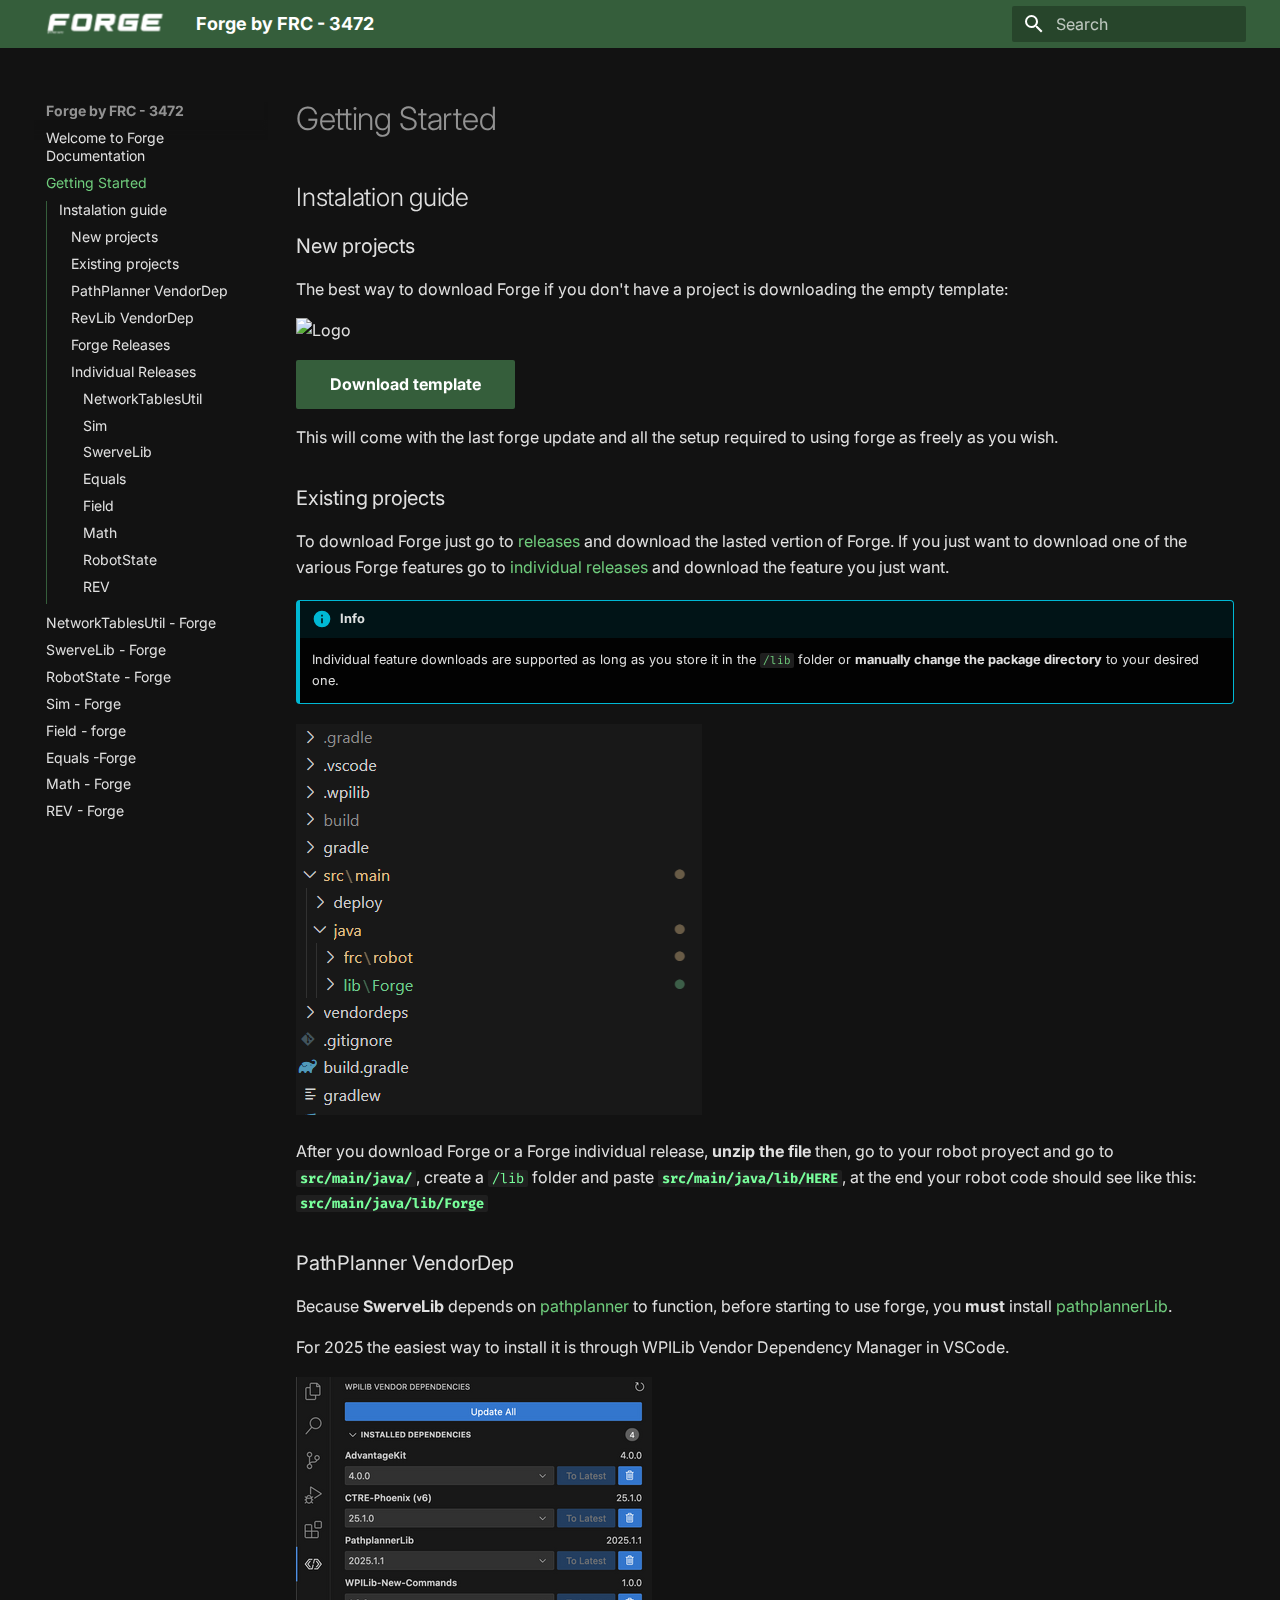
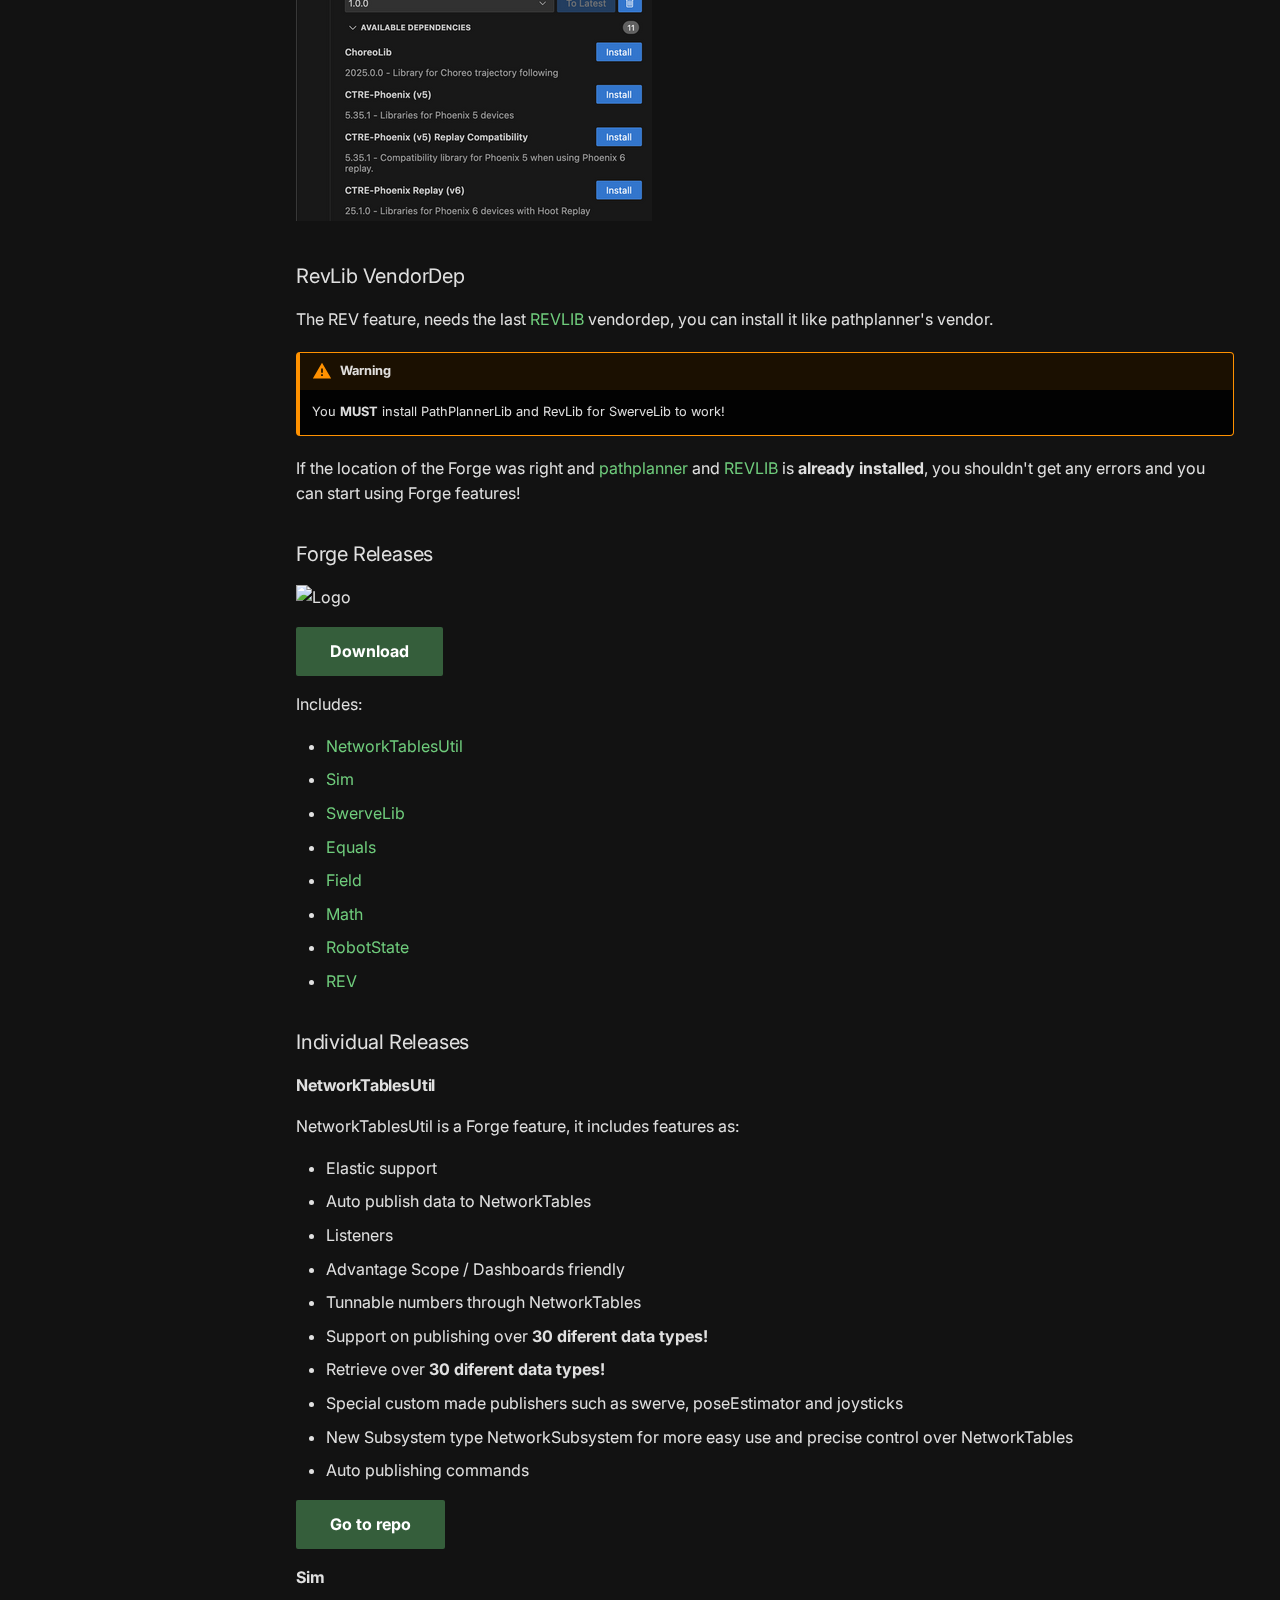
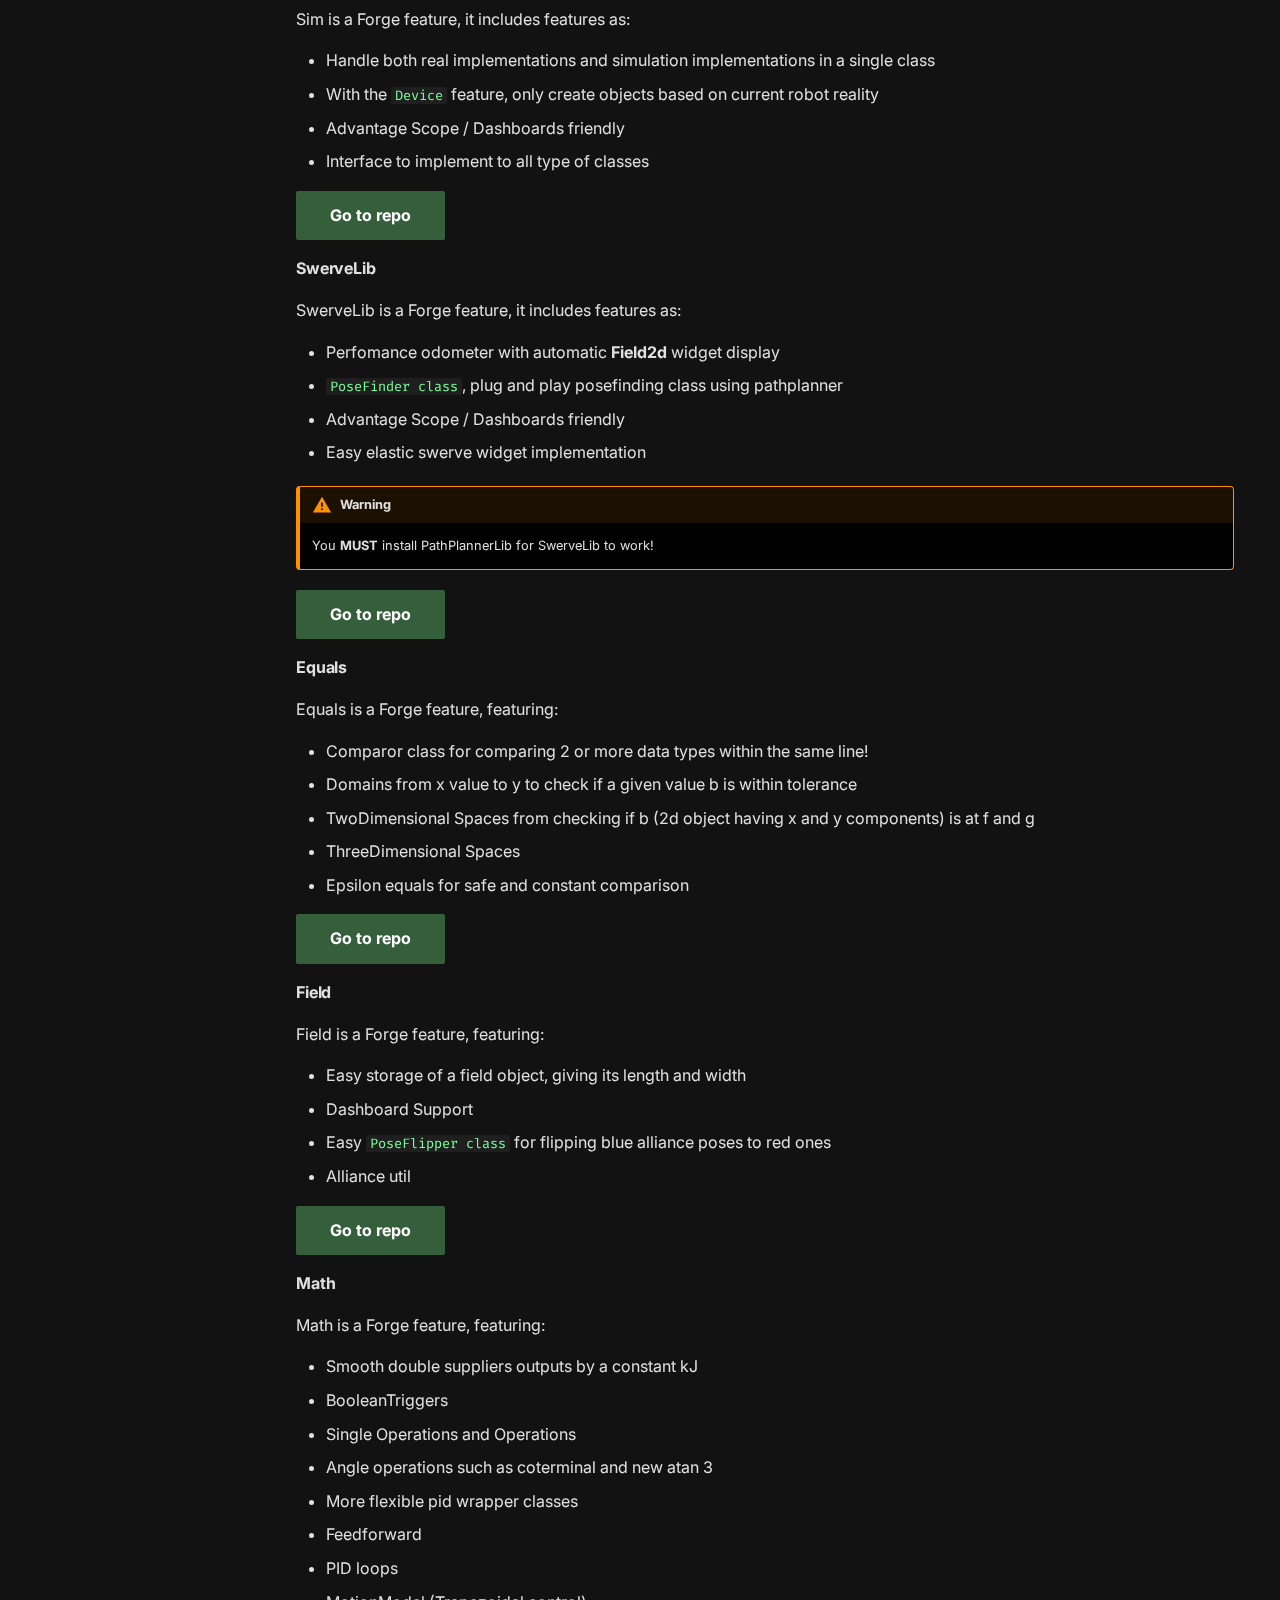
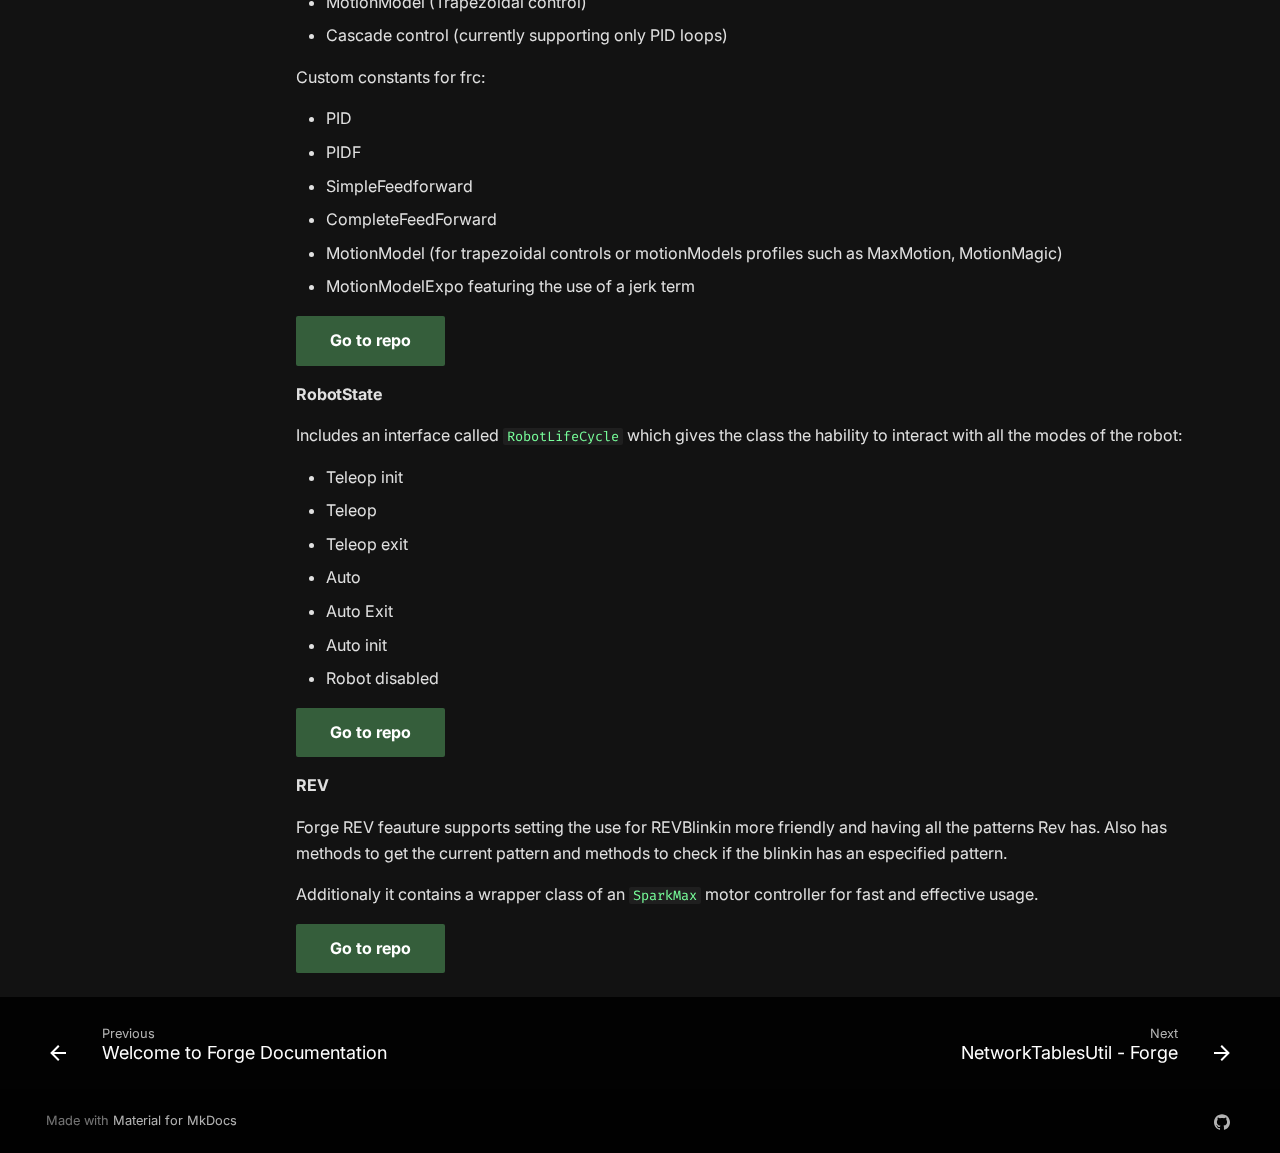
==== commit 4d5002ac: "Deployed 44d0b87 with MkDocs version: 1.6.1" ====
--- a/page1/index.html
+++ b/page1/index.html
@@ -628,7 +628,7 @@
 <h2 id="instalation-guide">Instalation guide</h2>
 <h3 id="new-projects">New projects</h3>
 <p>The best way to download Forge if you don't have a project is downloading the empty template:</p>
-<p><img src="/assets/FORGEWHITE.png" alt="Logo" style="width:40%;"></p>
+<p><img src="assets/FORGEWHITE.png" alt="Logo" style="width:40%;"></p>
 <p><a class="md-button md-button--primary" href="https://github.com/Imcab/ForgeLibTemplate">Download template</a></p>
 <p>This will come with the last forge update and all the setup required to using forge as freely as you wish.</p>
 <h3 id="existing-projects">Existing projects</h3>
@@ -654,7 +654,7 @@
 <a href="https://docs.revrobotics.com/revlib">REVLIB</a>
 is <strong>already installed</strong>, you shouldn't get any errors and you can start using Forge features!</p>
 <h3 id="forge-releases">Forge Releases</h3>
-<p><img src="/assets/FORGE.png" alt="Logo" style="width:40%;"></p>
+<p><img src="assets/FORGE.png" alt="Logo" style="width:40%;"></p>
 <p><a class="md-button md-button--primary" href="https://github.com/Imcab/ForgeLib/tree/main/lib/Forge">Download</a></p>
 <p>Includes:</p>
 <ul>
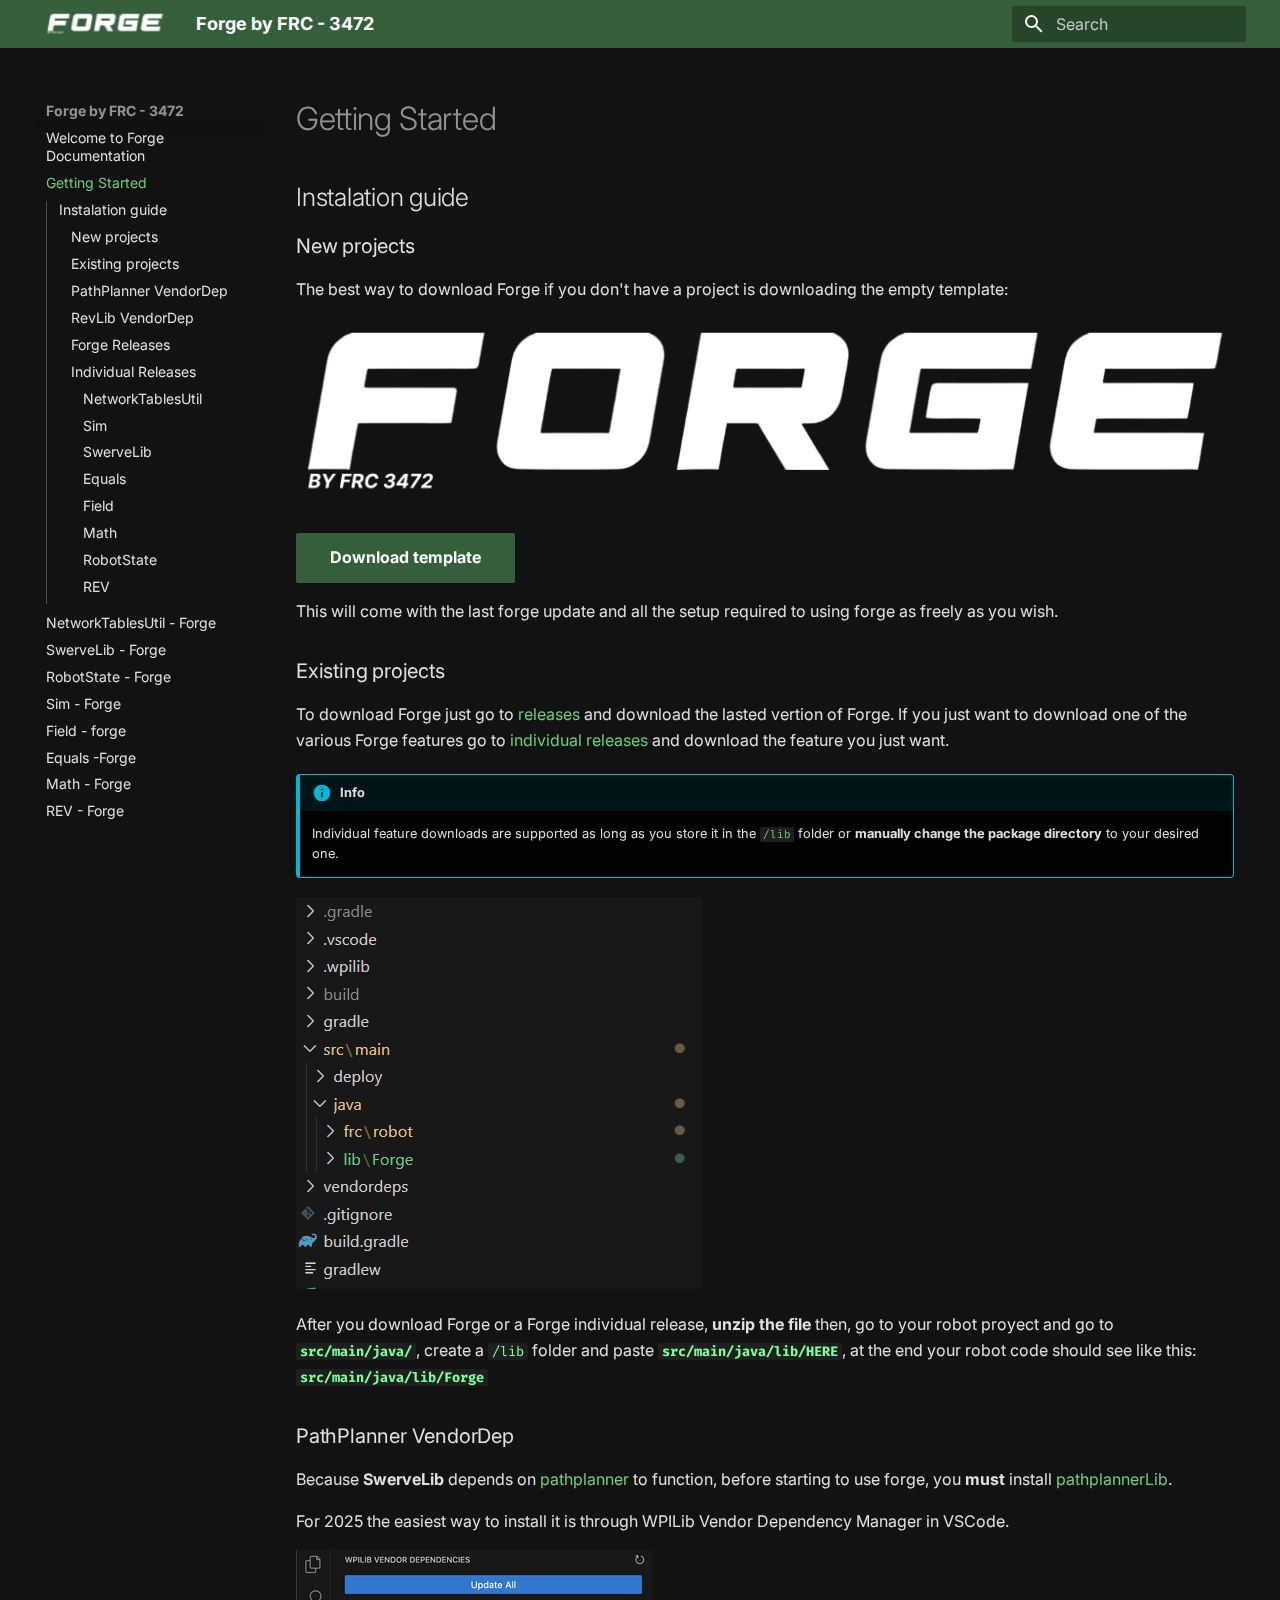
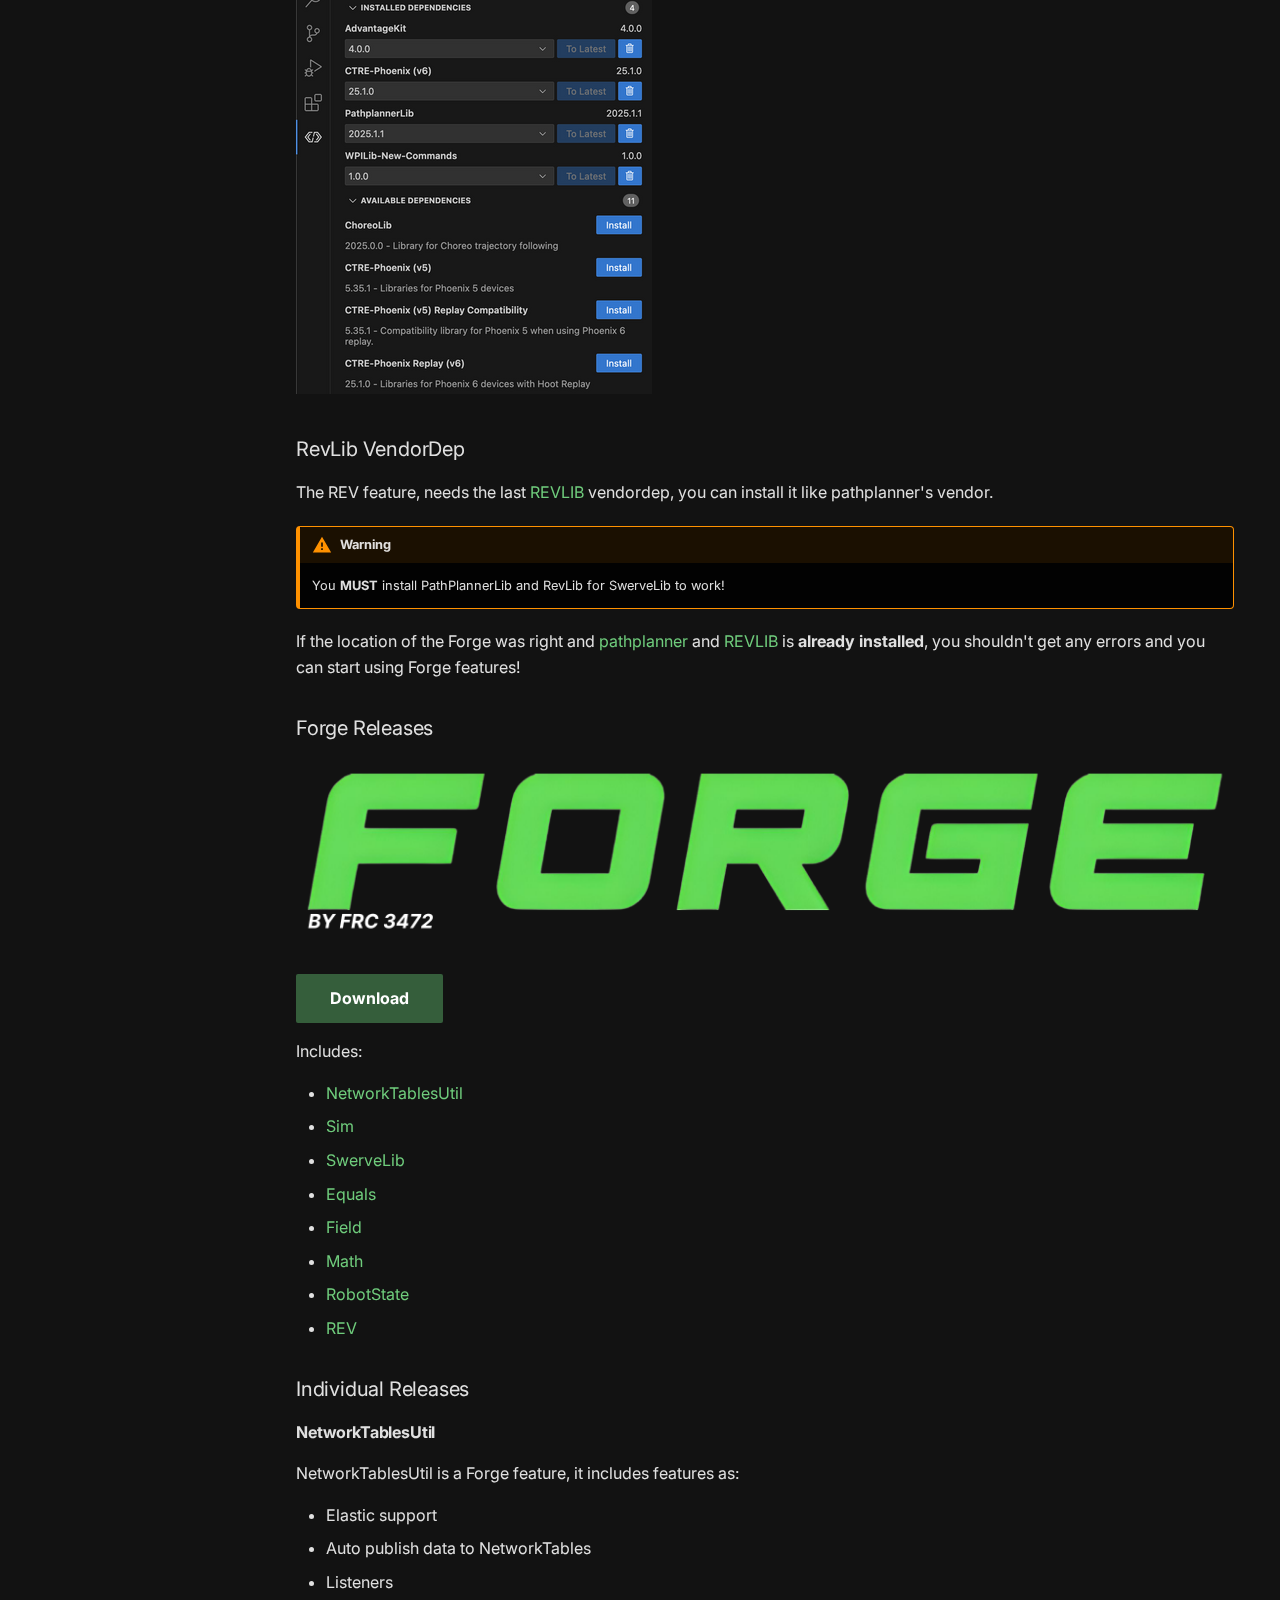
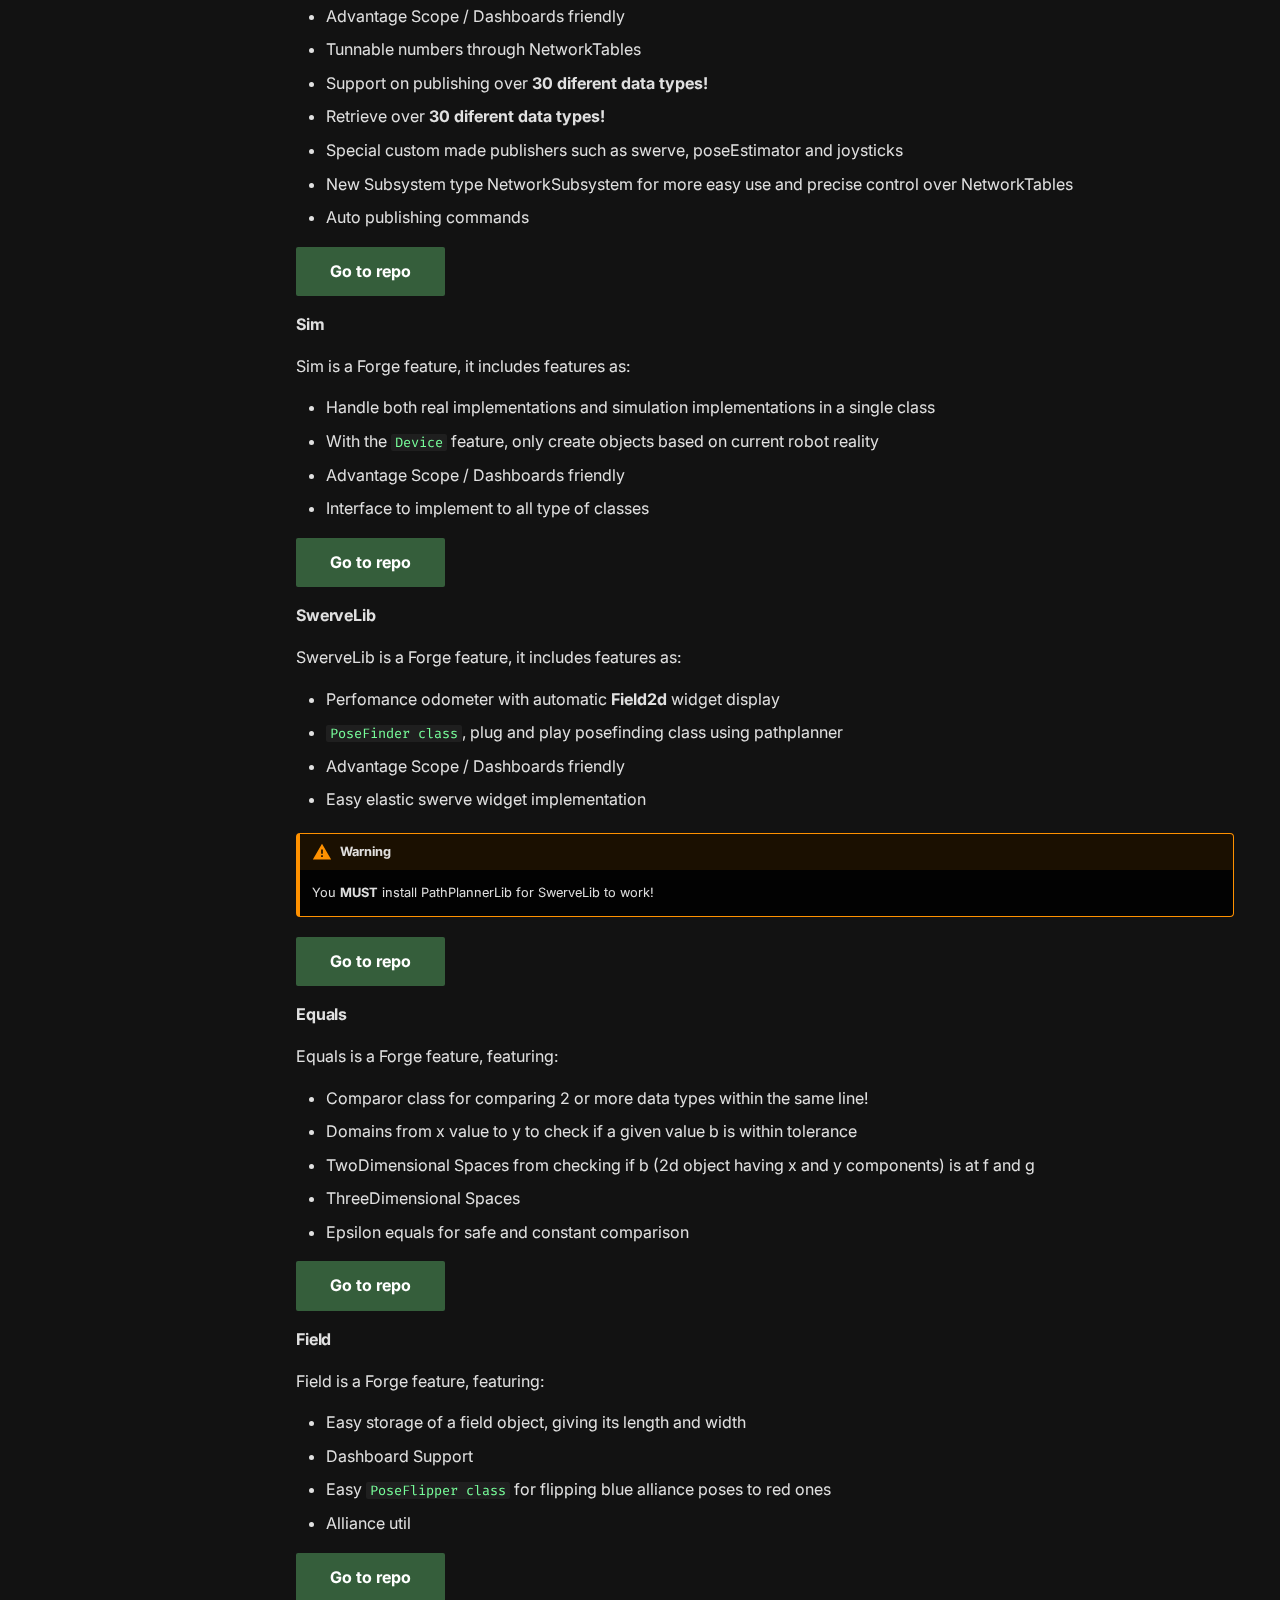
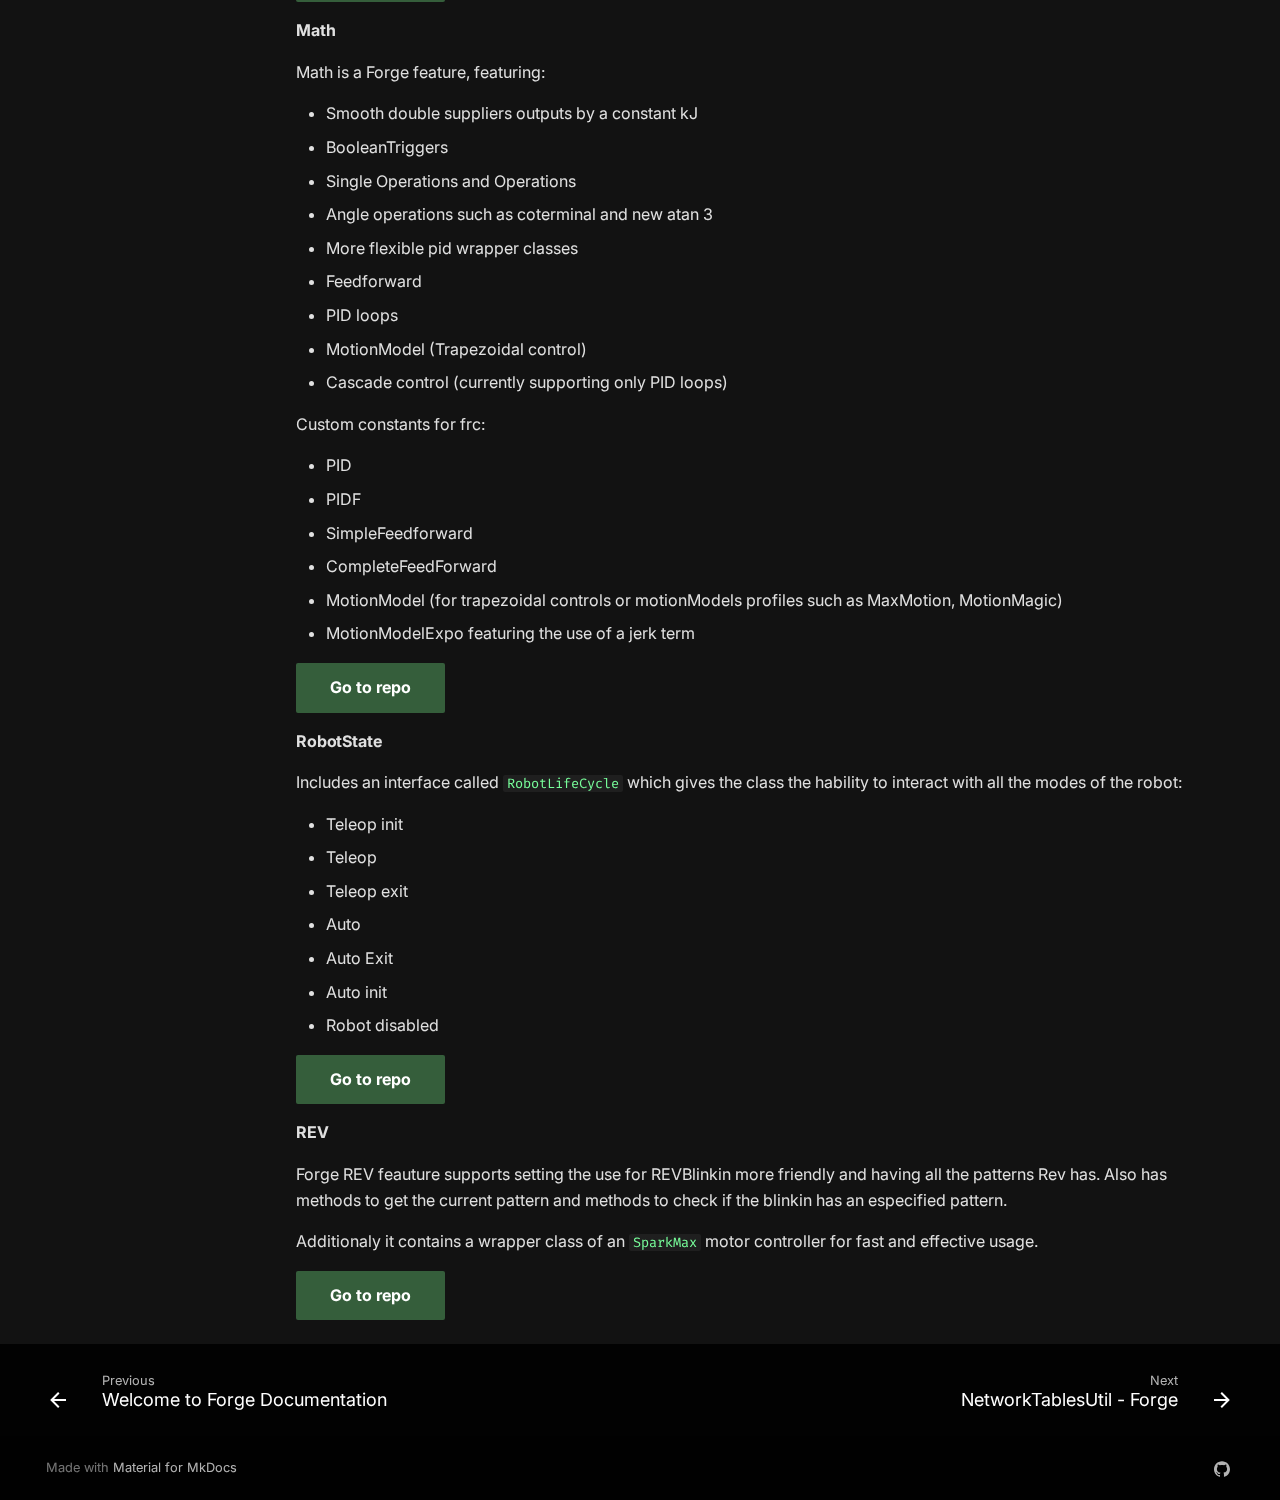
==== commit 6342f3c9: "Deployed 44d0b87 with MkDocs version: 1.6.1" ====
--- a/page1/index.html
+++ b/page1/index.html
@@ -628,7 +628,7 @@
 <h2 id="instalation-guide">Instalation guide</h2>
 <h3 id="new-projects">New projects</h3>
 <p>The best way to download Forge if you don't have a project is downloading the empty template:</p>
-<p><img src="assets/FORGEWHITE.png" alt="Logo" style="width:40%;"></p>
+<p><img alt="Forge" src="../assets/FORGEWHITE.png" /></p>
 <p><a class="md-button md-button--primary" href="https://github.com/Imcab/ForgeLibTemplate">Download template</a></p>
 <p>This will come with the last forge update and all the setup required to using forge as freely as you wish.</p>
 <h3 id="existing-projects">Existing projects</h3>
@@ -654,7 +654,7 @@
 <a href="https://docs.revrobotics.com/revlib">REVLIB</a>
 is <strong>already installed</strong>, you shouldn't get any errors and you can start using Forge features!</p>
 <h3 id="forge-releases">Forge Releases</h3>
-<p><img src="assets/FORGE.png" alt="Logo" style="width:40%;"></p>
+<p><img alt="Forge" src="../assets/FORGE.png" /></p>
 <p><a class="md-button md-button--primary" href="https://github.com/Imcab/ForgeLib/tree/main/lib/Forge">Download</a></p>
 <p>Includes:</p>
 <ul>
